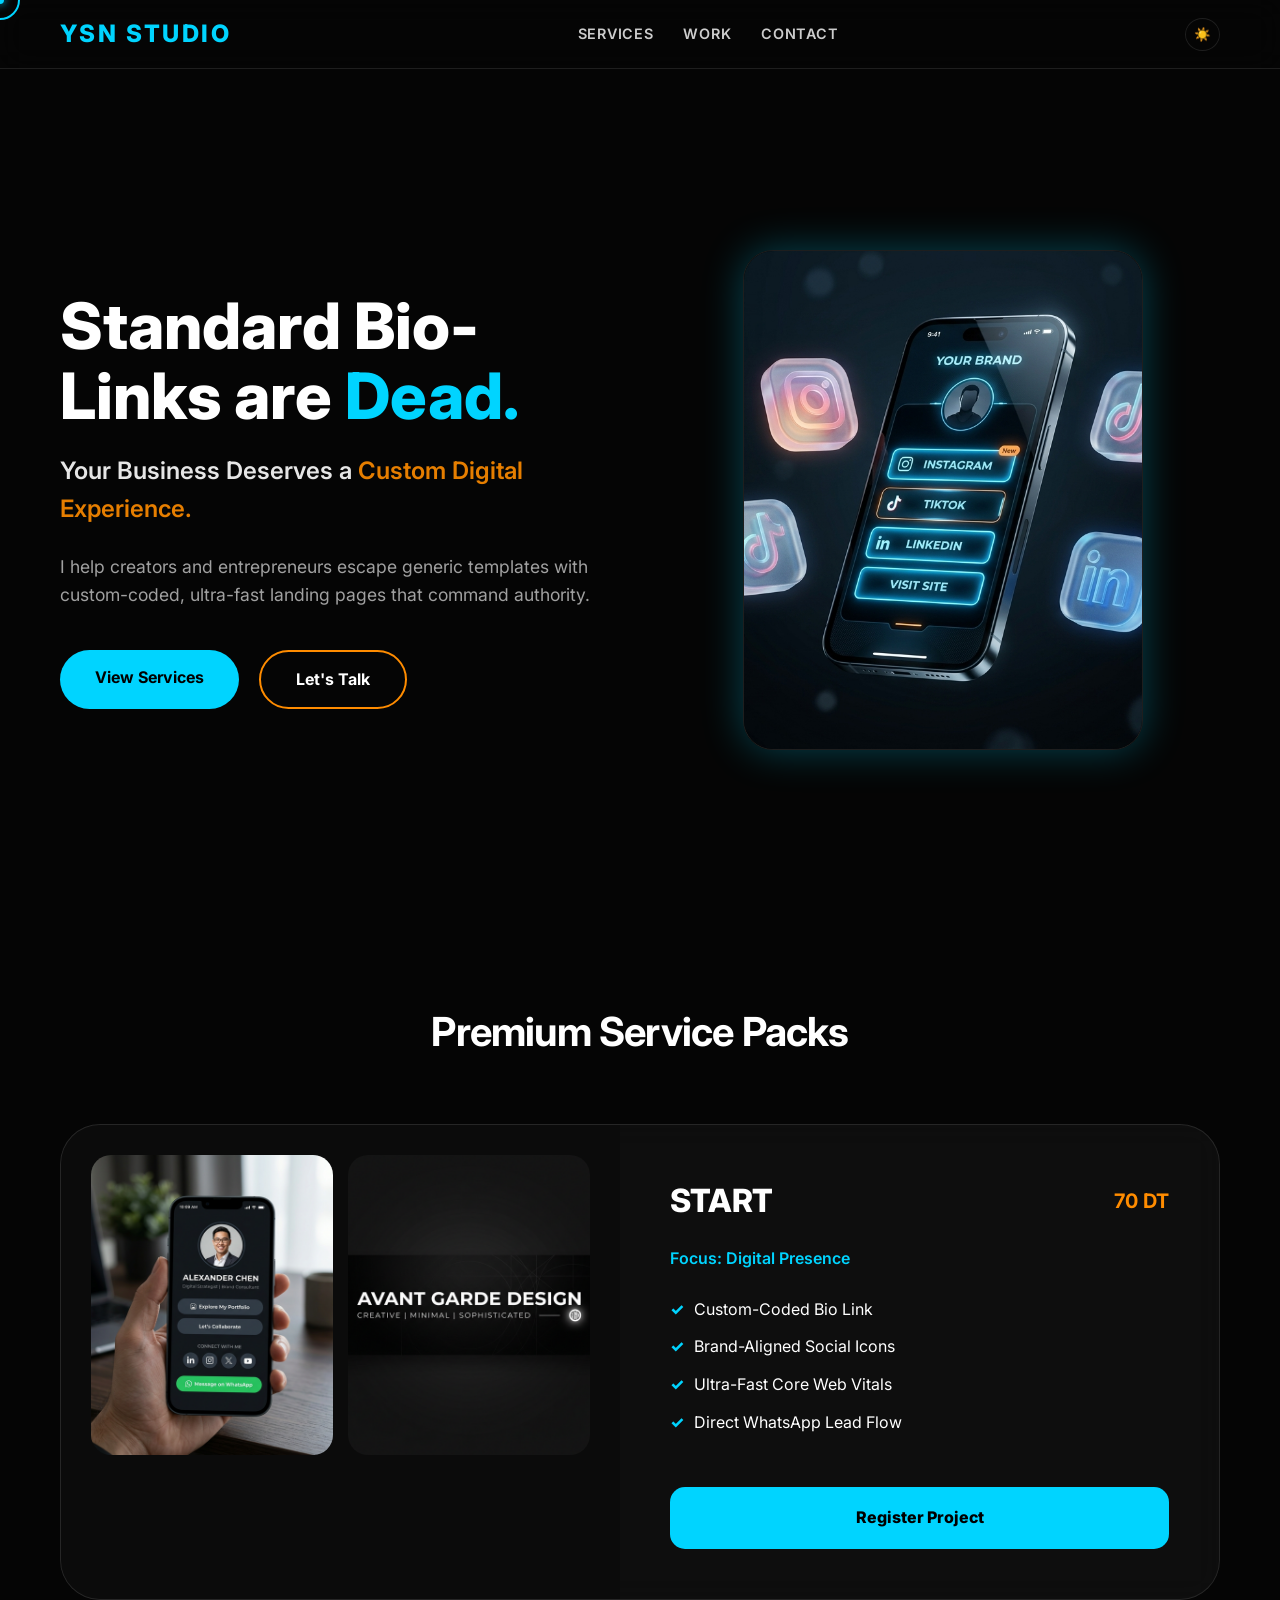
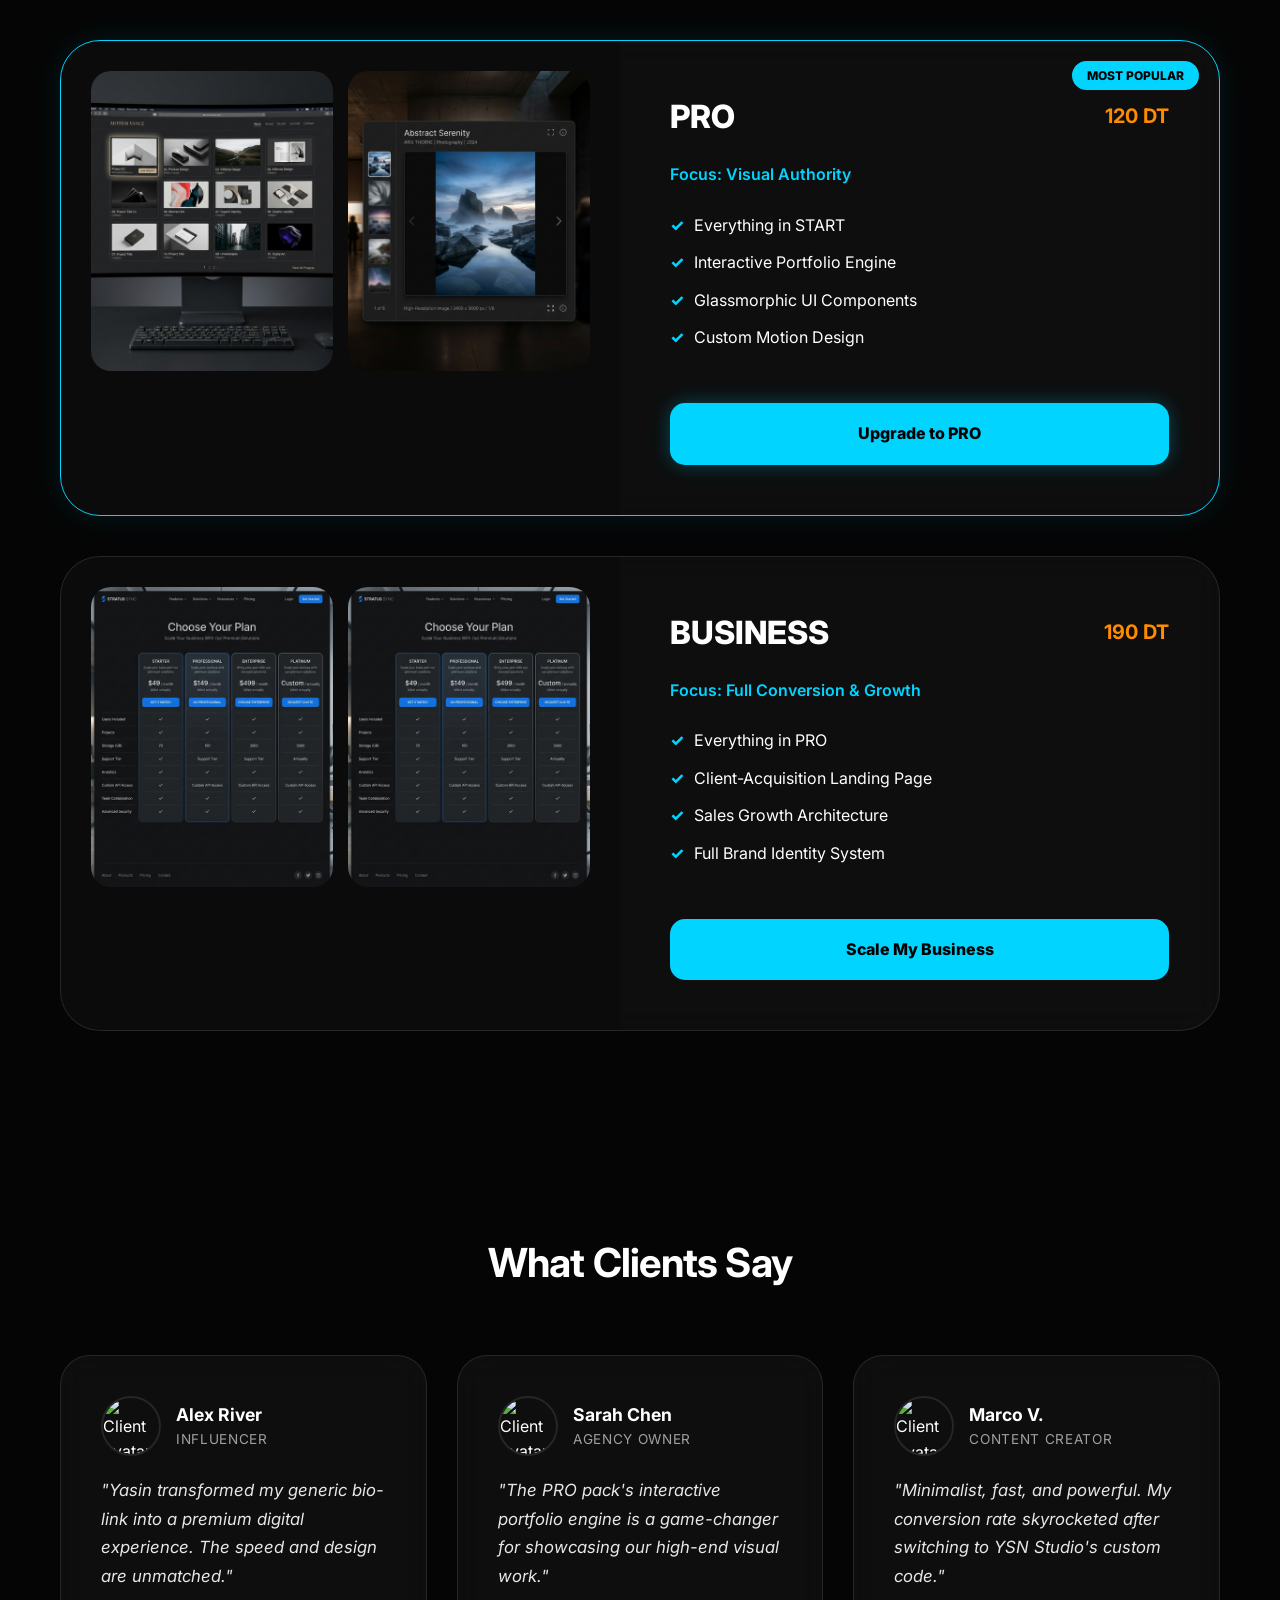
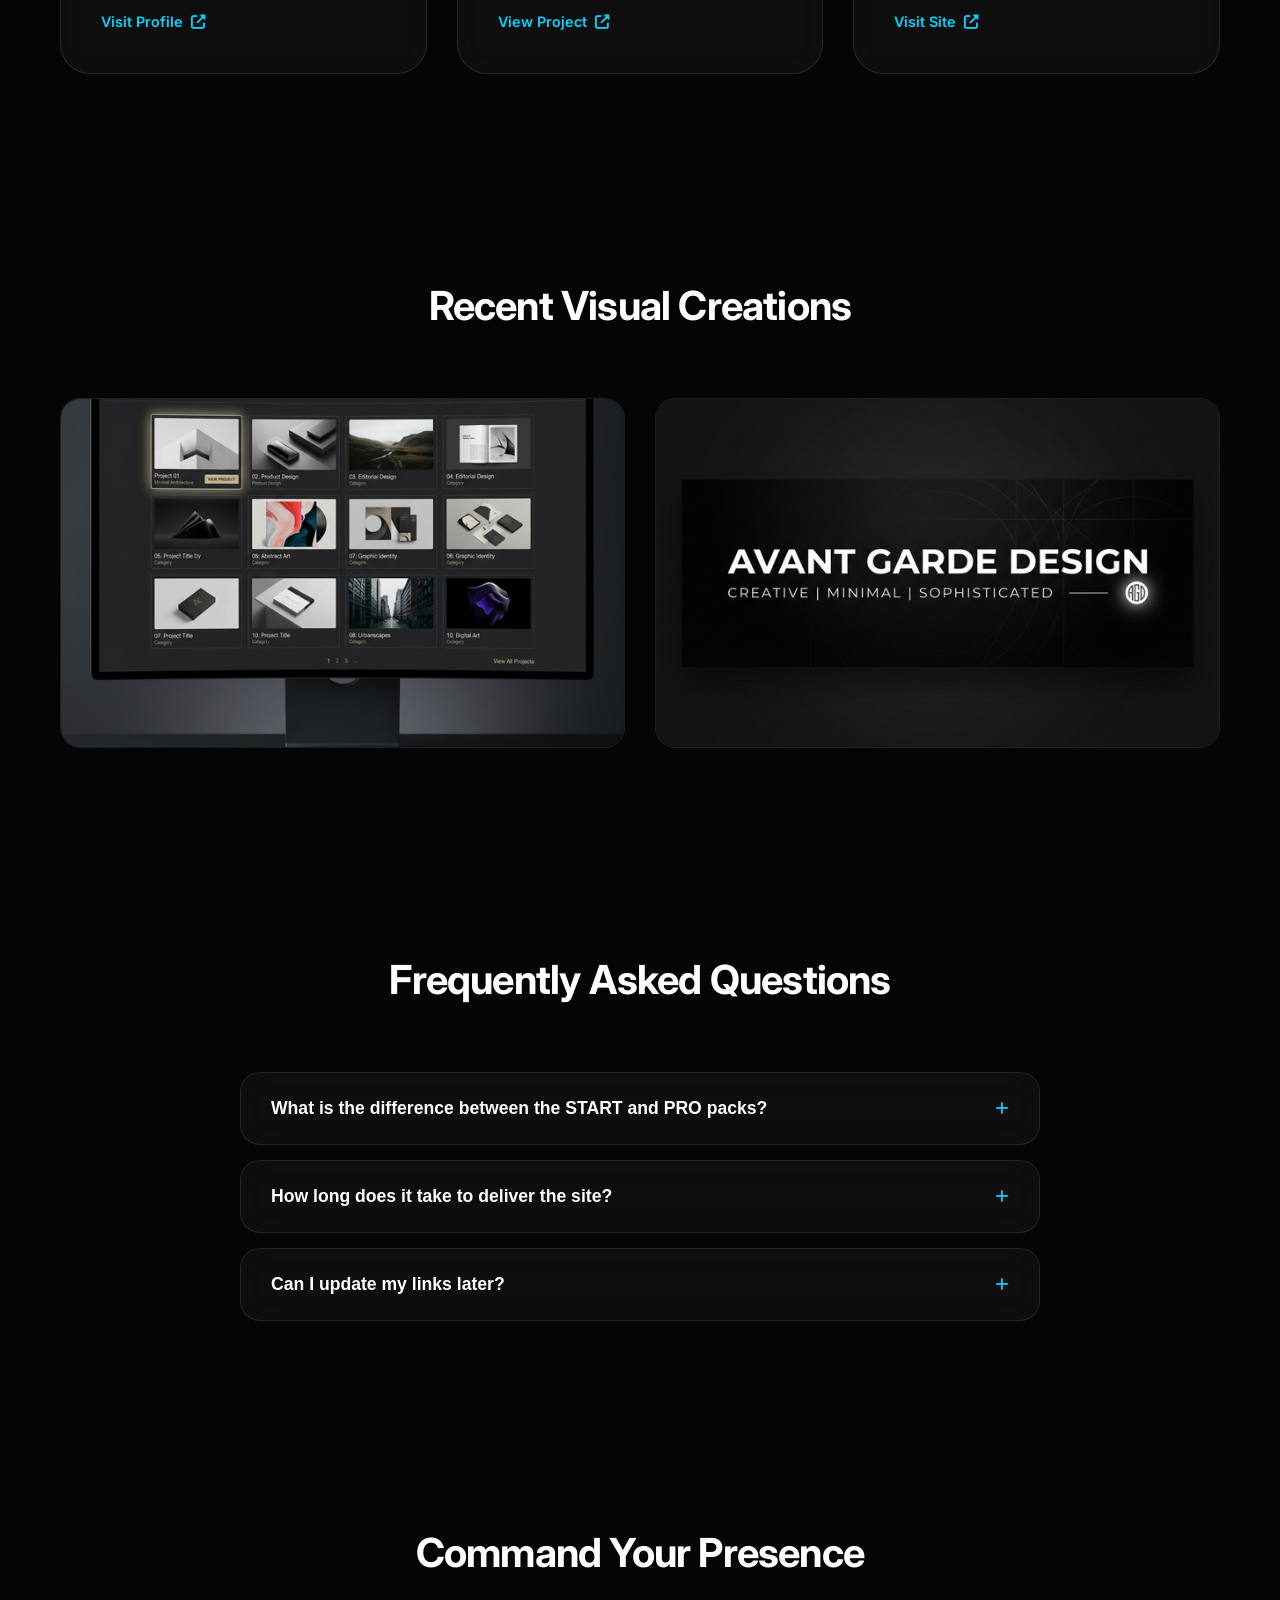
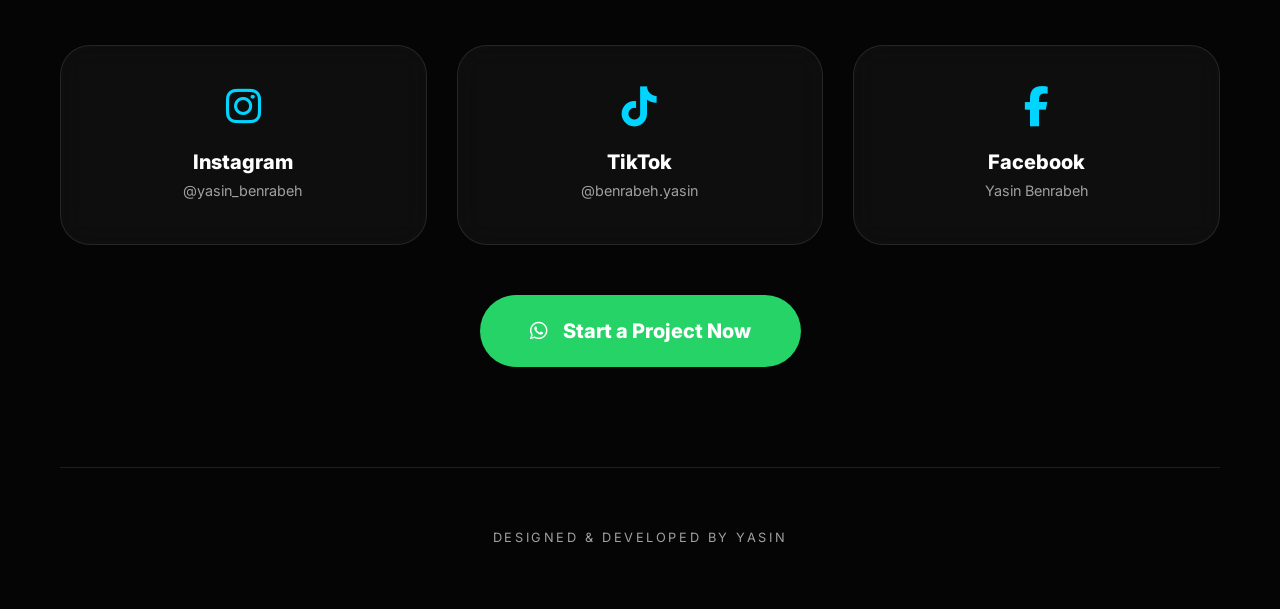
==== bio link/index.html @ fb5b39c1 "Add files via upload" ====
<!DOCTYPE html>
<html lang="en">

<head>
    <meta charset="UTF-8">
    <meta name="viewport" content="width=device-width, initial-scale=1.0">
    <title>Yasin | Premium Web Architect & Visual Creator</title>

    <!-- SEO Meta Tags -->
    <meta name="description"
        content="High-end custom landing pages and visual identity for creators and brands. Elevate your presence with professional code.">
    <meta name="keywords"
        content="Portfolio, UI/UX, Web Architecture, Premium Landing Pages, Yasin Benrabeh, Visual Creator">
    <meta name="theme-color" content="#050505">

    <!-- Open Graph / Facebook -->
    <meta property="og:type" content="website">
    <meta property="og:url" content="https://yasinbenrabeh.com/"> <!-- Update with actual URL later -->
    <meta property="og:title" content="Yasin | Premium Web Architect & Visual Creator">
    <meta property="og:description"
        content="High-end custom landing pages and visual identity for creators and brands. Elevate your presence with professional code.">
    <meta property="og:image"
        content="https://images.unsplash.com/photo-1614850523296-d8c1af93d400?q=80&w=1200&h=630&auto=format&fit=crop">
    <!-- Placeholder Image -->

    <!-- Twitter -->
    <meta property="twitter:card" content="summary_large_image">
    <meta property="twitter:url" content="https://yasinbenrabeh.com/">
    <meta property="twitter:title" content="Yasin | Premium Web Architect & Visual Creator">
    <meta property="twitter:description"
        content="High-end custom landing pages and visual identity for creators and brands. Elevate your presence with professional code.">
    <meta property="twitter:image"
        content="https://images.unsplash.com/photo-1614850523296-d8c1af93d400?q=80&w=1200&h=630&auto=format&fit=crop">

    <!-- Favicon -->
    <link rel="icon" type="image/png" href="favicon.png"> <!-- Placeholder link -->

    <link rel="stylesheet" href="style.css">
    <link href="https://fonts.googleapis.com/css2?family=Inter:wght@300;400;600;700;800&display=swap" rel="stylesheet">
    <link rel="stylesheet" href="https://cdnjs.cloudflare.com/ajax/libs/font-awesome/6.5.1/css/all.min.css">
</head>

<body class="dark-mode">

    <!-- Premium Navbar -->
    <nav class="navbar">
        <div class="nav-container">
            <div class="nav-brand">YSN STUDIO</div>
            <ul class="nav-links">
                <li><a href="#services">Services</a></li>
                <li><a href="#work">Work</a></li>
                <li><a href="#contact">Contact</a></li>
            </ul>
            <div class="nav-actions">
                <button id="theme-toggle" class="theme-btn" aria-label="Toggle Theme">
                    <span class="icon-sun">☀️</span>
                    <span class="icon-moon">🌙</span>
                </button>
            </div>
        </div>
    </nav>

    <div class="main-wrapper">
        <!-- Hero Section -->
        <section class="hero reveal">
            <div class="hero-content">
                <h1 class="hero-title">Standard Bio-Links are <span class="highlight-blue">Dead.</span></h1>
                <h2 class="hero-subtitle">Your Business Deserves a <span class="highlight-orange">Custom Digital
                        Experience.</span></h2>
                <p class="hero-desc">I help creators and entrepreneurs escape generic templates with custom-coded,
                    ultra-fast landing pages that command authority.</p>
                <div class="hero-cta">
                    <a href="#services" class="btn-primary">View Services</a>
                    <a href="#contact" class="btn-secondary">Let's Talk</a>
                </div>
            </div>
            <div class="hero-visual">
                <div class="portrait-frame">
                    <img src="yasin_portrait.png" alt="Yasin" class="portrait-img">
                </div>
            </div>
        </section>

        <!-- Service Packs -->
        <section id="services" class="services section-padding">
            <h2 class="section-title reveal">Premium Service Packs</h2>
            <div class="packs-grid">
                <!-- Pack 01: START -->
                <article class="pack-card wide reveal">
                    <div class="pack-mockups">
                        <img src="mobile_mockup_start_1773728971120.png" alt="Mobile Mockup" class="mockup-img">
                        <img src="profile_header_design_start_1773729173414.png" alt="Profile Header"
                            class="mockup-img">
                    </div>
                    <div class="pack-details">
                        <div class="pack-header">
                            <h3 class="pack-name">START</h3>
                            <span class="pack-price"> 70 DT</span>
                        </div>
                        <p class="pack-focus">Focus: Digital Presence</p>
                        <ul class="pack-features">
                            <li>Custom-Coded Bio Link</li>
                            <li>Brand-Aligned Social Icons</li>
                            <li>Ultra-Fast Core Web Vitals</li>
                            <li>Direct WhatsApp Lead Flow</li>
                        </ul>
                        <a href="https://wa.me/21653282876?text=Hi%20Yasin%2C%20I'm%20interested%20in%20the%20START%20Pack.%20Can%20we%20discuss%20further%3F"
                            class="pack-btn">Register Project</a>
                    </div>
                </article>

                <!-- Pack 02: PRO -->
                <article class="pack-card wide popular reveal">
                    <div class="popular-badge">Most Popular</div>
                    <div class="pack-mockups">
                        <img src="portfolio_grid_layout_pro_1773729208757.png" alt="Portfolio Grid" class="mockup-img">
                        <img src="lightbox_preview_pro_1773729225301.png" alt="Lightbox Preview" class="mockup-img">
                    </div>
                    <div class="pack-details">
                        <div class="pack-header">
                            <h3 class="pack-name">PRO</h3>
                            <span class="pack-price"> 120 DT</span>
                        </div>
                        <p class="pack-focus">Focus: Visual Authority</p>
                        <ul class="pack-features">
                            <li>Everything in START</li>
                            <li>Interactive Portfolio Engine</li>
                            <li>Glassmorphic UI Components</li>
                            <li>Custom Motion Design</li>
                        </ul>
                        <a href="https://wa.me/21653282876?text=Hi%20Yasin%2C%20I%20want%20to%20upgrade%20my%20brand%20with%20the%20PRO%20Pack.%20Let's%20talk!"
                            class="pack-btn btn-featured">Upgrade to PRO</a>
                    </div>
                </article>

                <!-- Pack 03: BUSINESS -->
                <article class="pack-card wide reveal">
                    <div class="pack-mockups">
                        <img src="pricing_table_business_1773729259984.png" alt="Pricing Table" class="mockup-img">
                        <img src="contact_form_business_1773729259984.png" alt="Contact Form" class="mockup-img">
                    </div>
                    <div class="pack-details">
                        <div class="pack-header">
                            <h3 class="pack-name">BUSINESS</h3>
                            <span class="pack-price"> 190 DT</span>
                        </div>
                        <p class="pack-focus">Focus: Full Conversion & Growth</p>
                        <ul class="pack-features">
                            <li>Everything in PRO</li>
                            <li>Client-Acquisition Landing Page</li>
                            <li>Sales Growth Architecture</li>
                            <li>Full Brand Identity System</li>
                        </ul>
                        <a href="https://wa.me/21653282876?text=Hi%20Yasin%2C%20I%20need%20the%20full%20BUSINESS%20Pack%20for%20my%20digital%20identity."
                            class="pack-btn">Scale My Business</a>
                    </div>
                </article>
            </div>
        </section>

        <!-- Testimonials Section -->
        <section id="testimonials" class="testimonials section-padding">
            <h2 class="section-title reveal">What Clients Say</h2>
            <div class="testimonials-grid">
                <!-- Card 01 -->
                <article class="testimonial-card glass reveal">
                    <div class="testimonial-header">
                        <img src="https://images.unsplash.com/photo-1539571696357-5a69c17a67c6?q=80&w=100&h=100&auto=format&fit=crop"
                            alt="Client Avatar" class="client-avatar">
                        <div class="client-info">
                            <h3 class="client-name">Alex River</h3>
                            <p class="client-role">Influencer</p>
                        </div>
                    </div>
                    <blockquote class="testimonial-quote">
                        "Yasin transformed my generic bio-link into a premium digital experience. The speed and design
                        are unmatched."
                    </blockquote>
                    <a href="#" class="proof-link" target="_blank">Visit Profile <i
                            class="fas fa-external-link-alt"></i></a>
                </article>

                <!-- Card 02 -->
                <article class="testimonial-card glass reveal">
                    <div class="testimonial-header">
                        <img src="https://images.unsplash.com/photo-1494790108377-be9c29b29330?q=80&w=100&h=100&auto=format&fit=crop"
                            alt="Client Avatar" class="client-avatar">
                        <div class="client-info">
                            <h3 class="client-name">Sarah Chen</h3>
                            <p class="client-role">Agency Owner</p>
                        </div>
                    </div>
                    <blockquote class="testimonial-quote">
                        "The PRO pack's interactive portfolio engine is a game-changer for showcasing our high-end
                        visual work."
                    </blockquote>
                    <a href="#" class="proof-link" target="_blank">View Project <i
                            class="fas fa-external-link-alt"></i></a>
                </article>

                <!-- Card 03 -->
                <article class="testimonial-card glass reveal">
                    <div class="testimonial-header">
                        <img src="https://images.unsplash.com/photo-1507003211169-0a1dd7228f2d?q=80&w=100&h=100&auto=format&fit=crop"
                            alt="Client Avatar" class="client-avatar">
                        <div class="client-info">
                            <h3 class="client-name">Marco V.</h3>
                            <p class="client-role">Content Creator</p>
                        </div>
                    </div>
                    <blockquote class="testimonial-quote">
                        "Minimalist, fast, and powerful. My conversion rate skyrocketed after switching to YSN Studio's
                        custom code."
                    </blockquote>
                    <a href="#" class="proof-link" target="_blank">Visit Site <i
                            class="fas fa-external-link-alt"></i></a>
                </article>
            </div>
        </section>

        <!-- Work Section -->
        <section id="work" class="work section-padding">
            <h2 class="section-title reveal">Recent Visual Creations</h2>
            <div class="work-grid">
                <div class="work-item reveal">
                    <img src="portfolio_grid_layout_pro_1773729208757.png" alt="Visual Concept 01" class="work-img">
                    <div class="work-overlay">
                        <h3>UI Architecture</h3>
                    </div>
                </div>
                <div class="work-item reveal">
                    <img src="profile_header_design_start_1773729173414.png" alt="Visual Concept 02" class="work-img">
                    <div class="work-overlay">
                        <h3>Brand Identity</h3>
                    </div>
                </div>
            </div>
        </section>

        <!-- FAQ Section -->
        <section id="faq" class="faq section-padding">
            <h2 class="section-title reveal">Frequently Asked Questions</h2>
            <div class="faq-container reveal">
                <!-- Q1 -->
                <div class="faq-item">
                    <button class="faq-question">
                        <span>What is the difference between the START and PRO packs?</span>
                        <i class="fas fa-plus icon"></i>
                    </button>
                    <div class="faq-answer">
                        <p>START is for identity/links, PRO is for visual creators who need a full interactive
                            portfolio.</p>
                    </div>
                </div>

                <!-- Q2 -->
                <div class="faq-item">
                    <button class="faq-question">
                        <span>How long does it take to deliver the site?</span>
                        <i class="fas fa-plus icon"></i>
                    </button>
                    <div class="faq-answer">
                        <p>Usually 3 to 5 days depending on the pack.</p>
                    </div>
                </div>

                <!-- Q3 -->
                <div class="faq-item">
                    <button class="faq-question">
                        <span>Can I update my links later?</span>
                        <i class="fas fa-plus icon"></i>
                    </button>
                    <div class="faq-answer">
                        <p>Yes, the code is clean and easy to manage, or I can provide support.</p>
                    </div>
                </div>
            </div>
        </section>

        <section id="contact" class="contact section-padding">
            <h2 class="section-title reveal">Command Your Presence</h2>
            <div class="social-grid">
                <a href="https://www.instagram.com/yasin_benrabeh/" class="social-card reveal" target="_blank">
                    <span class="social-icon"><i class="fab fa-instagram"></i></span>
                    <span class="social-name">Instagram</span>
                    <span class="social-tag">@yasin_benrabeh</span>
                </a>
                <a href="https://www.tiktok.com/@benrabeh.yasin" class="social-card reveal" target="_blank">
                    <span class="social-icon"><i class="fab fa-tiktok"></i></span>
                    <span class="social-name">TikTok</span>
                    <span class="social-tag">@benrabeh.yasin</span>
                </a>
                <a href="https://www.facebook.com/yasin.benrabeh.9" class="social-card reveal" target="_blank">
                    <span class="social-icon"><i class="fab fa-facebook-f"></i></span>
                    <span class="social-name">Facebook</span>
                    <span class="social-tag">Yasin Benrabeh</span>
                </a>
            </div>
            <div class="contact-cta reveal">
                <a href="https://wa.me/21653282876?text=Hi%20Yasin%2C%20I'm%20ready%20to%20start%20my%20premium%20digital%20experience."
                    class="whatsapp-btn">
                    <span class="btn-icon"><i class="fab fa-whatsapp"></i></span>
                    Start a Project Now
                </a>
            </div>
        </section>

        <!-- Footer -->
        <footer class="footer">
            <p>Designed & Developed by Yasin</p>
        </footer>
    </div>

    <!-- Custom Cursor -->
    <div class="cursor-dot"></div>
    <div class="cursor-outline"></div>

    <script src="script.js"></script>
</body>

</html>
---- bio link/style.css ----
:root {
    /* Cyber-Noir Dark Mode */
    --bg-color: #050505;
    --text-color: #ffffff;
    --accent-blue: #00d4ff;
    --accent-orange: #ff8c00;
    --nav-bg: rgba(5, 5, 5, 0.8);
    --card-bg: rgba(20, 20, 20, 0.6);
    --border-color: rgba(255, 255, 255, 0.1);
    --secondary-text: #a0a0a0;
    --glass-blur: blur(15px);
    --btn-primary-bg: var(--accent-blue);
    --btn-secondary-border: var(--accent-orange);
    --glow-color: rgba(0, 212, 255, 0.3);
}

body.light-mode {
    --bg-color: #ffffff;
    --text-color: #050505;
    --accent-blue: #0076ff;
    --accent-orange: #ff5e00;
    --nav-bg: rgba(255, 255, 255, 0.8);
    --card-bg: rgba(245, 245, 245, 0.8);
    --border-color: rgba(0, 0, 0, 0.1);
    --secondary-text: #666666;
    --glow-color: rgba(0, 118, 255, 0.1);
}

* {
    margin: 0;
    padding: 0;
    box-sizing: border-box;
    transition: background-color 0.5s ease, color 0.5s ease, border-color 0.5s ease, backdrop-filter 0.5s ease;
}

html {
    scroll-behavior: smooth;
}

body {
    background-color: var(--bg-color);
    color: var(--text-color);
    font-family: 'Inter', sans-serif;
    line-height: 1.6;
    overflow-x: hidden;
    cursor: none; /* Hide default cursor */
}

a, button, .social-card, .pack-card, .theme-btn {
    cursor: none; /* Ensure interactive elements don't show default cursor */
}

.main-wrapper {
    max-width: 1200px;
    margin: 0 auto;
    padding: 0 20px;
}

/* Navbar */
.navbar {
    position: fixed;
    top: 0;
    left: 0;
    width: 100%;
    z-index: 1000;
    background-color: var(--nav-bg);
    backdrop-filter: var(--glass-blur);
    border-bottom: 1px solid var(--border-color);
    padding: 15px 0;
}

.nav-container {
    max-width: 1200px;
    margin: 0 auto;
    padding: 0 20px;
    display: flex;
    justify-content: space-between;
    align-items: center;
}

.nav-brand {
    font-size: 1.5rem;
    font-weight: 800;
    letter-spacing: 0.1em;
    color: var(--accent-blue);
}

.nav-links {
    display: flex;
    list-style: none;
    gap: 30px;
}

.nav-links a {
    text-decoration: none;
    color: var(--text-color);
    font-weight: 600;
    font-size: 0.9rem;
    text-transform: uppercase;
    letter-spacing: 0.05em;
    opacity: 0.8;
}

.nav-links a:hover {
    opacity: 1;
    color: var(--accent-blue);
}

.theme-btn {
    background: none;
    border: 1px solid var(--border-color);
    color: var(--text-color);
    padding: 8px;
    border-radius: 50%;
    cursor: pointer;
    display: flex;
    align-items: center;
    justify-content: center;
}

.light-mode .icon-sun { display: none; }
.dark-mode .icon-moon { display: none; }

/* Hero Section */
.hero {
    min-height: 100vh;
    display: flex;
    align-items: center;
    justify-content: space-between;
    padding-top: 100px;
    gap: 50px;
}

.hero-content {
    flex: 1;
}

.hero-title {
    font-size: 4rem;
    font-weight: 800;
    line-height: 1.1;
    margin-bottom: 20px;
}

.highlight-blue { color: var(--accent-blue); }
.highlight-orange { color: var(--accent-orange); }

.hero-subtitle {
    font-size: 1.5rem;
    font-weight: 600;
    margin-bottom: 25px;
    opacity: 0.9;
}

.hero-desc {
    font-size: 1.1rem;
    color: var(--secondary-text);
    margin-bottom: 40px;
    max-width: 550px;
}

.hero-cta {
    display: flex;
    gap: 20px;
}

.btn-primary {
    background-color: var(--accent-blue);
    color: #000;
    text-decoration: none;
    padding: 15px 35px;
    border-radius: 50px;
    font-weight: 700;
    transition: transform 0.3s ease, box-shadow 0.3s ease;
}

.btn-primary:hover {
    transform: translateY(-3px);
    box-shadow: 0 10px 20px var(--glow-color);
}

.btn-secondary {
    border: 2px solid var(--accent-orange);
    color: var(--text-color);
    text-decoration: none;
    padding: 15px 35px;
    border-radius: 50px;
    font-weight: 700;
    transition: background 0.3s ease;
}

.btn-secondary:hover {
    background-color: var(--accent-orange);
    color: #000;
}

.hero-visual {
    flex: 1;
    display: flex;
    justify-content: center;
}

.portrait-frame {
    width: 400px;
    height: 500px;
    border-radius: 30px;
    overflow: hidden;
    border: 1px solid var(--border-color);
    box-shadow: 0 0 40px var(--glow-color);
    position: relative;
    animation: float 6s ease-in-out infinite, pulse-glow 4s ease-in-out infinite;
    transform: translateX(50px);
    opacity: 0;
    transition: transform 1s cubic-bezier(0.17, 0.67, 0.83, 0.67), opacity 1s ease;
}

.portrait-frame.revealed {
    transform: translateX(0);
    opacity: 1;
}

.portrait-img {
    width: 100%;
    height: 100%;
    object-fit: cover;
}

@keyframes float {
    0%, 100% { transform: translateY(0) translateX(var(--base-tx, 0)); }
    50% { transform: translateY(-20px) translateX(var(--base-tx, 0)); }
}

@keyframes pulse-glow {
    0%, 100% { box-shadow: 0 0 40px var(--glow-color); }
    50% { box-shadow: 0 0 70px rgba(0, 212, 255, 0.6); }
}

/* Service Packs */
.section-padding {
    padding: 100px 0;
}

.section-title {
    font-size: 2.5rem;
    text-align: center;
    margin-bottom: 60px;
    letter-spacing: -0.02em;
}

.packs-grid {
    display: flex;
    flex-direction: column;
    gap: 40px;
}

.pack-card {
    background-color: var(--card-bg);
    backdrop-filter: var(--glass-blur);
    border: 1px solid var(--border-color);
    border-radius: 40px;
    display: flex;
    overflow: hidden;
    transition: transform 0.4s cubic-bezier(0.175, 0.885, 0.32, 1.275), box-shadow 0.4s ease, border-color 0.4s ease;
}

.pack-card:hover {
    transform: translateY(-15px) scale(1.02);
    border-color: var(--accent-blue);
    box-shadow: 0 20px 40px rgba(0, 212, 255, 0.2);
}

.pack-card.popular {
    position: relative;
    border-color: var(--accent-blue);
    box-shadow: 0 0 30px rgba(0, 212, 255, 0.1);
}

.popular-badge {
    position: absolute;
    top: 20px;
    right: 20px;
    background: var(--accent-blue);
    color: #000;
    padding: 5px 15px;
    border-radius: 20px;
    font-size: 0.75rem;
    font-weight: 800;
    text-transform: uppercase;
}

.pack-mockups {
    flex: 1;
    display: grid;
    grid-template-columns: 1fr 1fr;
    gap: 15px;
    padding: 30px;
    background: rgba(0,0,0,0.2);
}

.mockup-img {
    width: 100%;
    height: 300px;
    object-fit: cover;
    border-radius: 20px;
}

.pack-details {
    flex: 1;
    padding: 50px;
    display: flex;
    flex-direction: column;
}

.pack-header {
    display: flex;
    justify-content: space-between;
    align-items: center;
    margin-bottom: 20px;
}

.pack-name {
    font-size: 2rem;
    font-weight: 800;
}

.pack-price {
    font-size: 1.25rem;
    font-weight: 700;
    color: var(--accent-orange);
}

.pack-focus {
    font-weight: 600;
    color: var(--accent-blue);
    margin-bottom: 25px;
}

.pack-features {
    list-style: none;
    margin-bottom: 40px;
}

.pack-features li {
    margin-bottom: 12px;
    display: flex;
    align-items: center;
    gap: 10px;
}

.pack-features li::before {
    content: "✓";
    color: var(--accent-blue);
    font-weight: 800;
}

.pack-btn {
    margin-top: auto;
    text-align: center;
    padding: 18px;
    background: var(--btn-primary-bg);
    color: #000;
    text-decoration: none;
    border-radius: 15px;
    font-weight: 800;
    transition: transform 0.3s ease;
}

.pack-btn:hover {
    transform: scale(1.02);
}

.btn-featured {
    background: var(--accent-blue);
    box-shadow: 0 0 20px var(--glow-color);
}

/* FAQ Section */
.faq-container {
    max-width: 800px;
    margin: 0 auto;
    display: flex;
    flex-direction: column;
    gap: 15px;
}

.faq-item {
    background: var(--card-bg);
    backdrop-filter: var(--glass-blur);
    border: 1px solid var(--border-color);
    border-radius: 20px;
    overflow: hidden;
    transition: border-color 0.3s ease;
}

.faq-item.active {
    border-color: var(--accent-blue);
}

.faq-question {
    width: 100%;
    padding: 25px 30px;
    background: none;
    border: none;
    display: flex;
    justify-content: space-between;
    align-items: center;
    color: var(--text-color);
    font-size: 1.1rem;
    font-weight: 600;
    text-align: left;
    transition: background 0.3s ease;
}

.faq-question:hover {
    background: rgba(255, 255, 255, 0.03);
}

.light-mode .faq-question:hover {
    background: rgba(0, 0, 0, 0.02);
}

.faq-question .icon {
    font-size: 0.9rem;
    transition: transform 0.4s cubic-bezier(0.175, 0.885, 0.32, 1.275);
    color: var(--accent-blue);
}

.faq-item.active .icon {
    transform: rotate(45deg);
    color: var(--accent-orange);
}

.faq-answer {
    max-height: 0;
    overflow: hidden;
    transition: max-height 0.4s cubic-bezier(0.4, 0, 0.2, 1), padding 0.4s ease;
    padding: 0 30px;
    color: var(--secondary-text);
}

.faq-item.active .faq-answer {
    max-height: 200px; /* Adjust as needed */
    padding-bottom: 25px;
}

.faq-answer p {
    font-size: 1rem;
    line-height: 1.6;
}

/* Social Hub */
.social-grid {
    display: grid;
    grid-template-columns: repeat(3, 1fr);
    gap: 30px;
    margin-bottom: 50px;
}

.social-card {
    background: var(--card-bg);
    backdrop-filter: var(--glass-blur);
    border: 1px solid var(--border-color);
    padding: 40px;
    border-radius: 30px;
    text-align: center;
    text-decoration: none;
    color: var(--text-color);
}

.social-card:hover {
    border-color: var(--accent-blue);
    transform: translateY(-10px);
}

.social-icon {
    font-size: 2.5rem;
    display: flex;
    justify-content: center;
    align-items: center;
    margin-bottom: 20px;
    color: var(--accent-blue);
}

.social-name {
    display: block;
    font-weight: 800;
    font-size: 1.25rem;
}

.social-tag {
    color: var(--secondary-text);
    font-size: 0.9rem;
}

.contact-cta {
    text-align: center;
}

.whatsapp-btn {
    display: inline-flex;
    align-items: center;
    gap: 15px;
    background: #25D366;
    color: #fff;
    text-decoration: none;
    padding: 20px 50px;
    border-radius: 60px;
    font-size: 1.25rem;
    font-weight: 800;
    transition: transform 0.3s ease;
}

.whatsapp-btn:hover {
    transform: scale(1.05);
}

/* Testimonials Section */
.testimonials-grid {
    display: grid;
    grid-template-columns: repeat(auto-fit, minmax(300px, 1fr));
    gap: 30px;
    margin-top: 40px;
}

.testimonial-card {
    padding: 40px;
    border-radius: 30px;
    position: relative;
    display: flex;
    flex-direction: column;
    gap: 20px;
    background: var(--card-bg);
    backdrop-filter: var(--glass-blur);
    border: 1px solid var(--border-color);
    transition: transform 0.4s ease, border-color 0.4s ease, box-shadow 0.4s ease;
}

.testimonial-card:hover {
    transform: translateY(-10px);
    border-color: var(--accent-blue);
    box-shadow: 0 0 30px var(--glow-color);
}

/* Border Glow Effect - Card alternates */
.testimonial-card:nth-child(odd):hover {
    border-color: var(--accent-blue);
    box-shadow: 0 0 30px rgba(0, 212, 255, 0.4);
}

.testimonial-card:nth-child(even):hover {
    border-color: var(--accent-orange);
    box-shadow: 0 0 30px rgba(255, 140, 0, 0.4);
}

.testimonial-header {
    display: flex;
    align-items: center;
    gap: 15px;
}

.client-avatar {
    width: 60px;
    height: 60px;
    border-radius: 50%;
    object-fit: cover;
    border: 2px solid var(--border-color);
}

.client-name {
    font-size: 1.1rem;
    font-weight: 700;
}

.client-role {
    font-size: 0.85rem;
    color: var(--secondary-text);
    text-transform: uppercase;
    letter-spacing: 0.05em;
}

.testimonial-quote {
    font-size: 1.05rem;
    font-style: italic;
    line-height: 1.7;
    color: var(--text-color);
    opacity: 0.9;
}

.proof-link {
    margin-top: auto;
    font-size: 0.9rem;
    font-weight: 600;
    color: var(--accent-blue);
    text-decoration: none;
    display: inline-flex;
    align-items: center;
    gap: 8px;
    transition: opacity 0.3s ease;
}

.proof-link:hover {
    opacity: 0.7;
}

/* Work Section */
.work-grid {
    display: grid;
    grid-template-columns: 1fr 1fr;
    gap: 30px;
}

.work-item {
    position: relative;
    border-radius: 20px;
    overflow: hidden;
    height: 350px;
    border: 1px solid var(--border-color);
}

.work-img {
    width: 100%;
    height: 100%;
    object-fit: cover;
    transition: transform 0.5s ease;
}

.work-overlay {
    position: absolute;
    bottom: 0;
    left: 0;
    width: 100%;
    padding: 30px;
    background: linear-gradient(transparent, rgba(0,0,0,0.8));
    color: #fff;
    opacity: 0;
    transition: opacity 0.3s ease;
}

.work-item:hover .work-img {
    transform: scale(1.1);
}

.work-item:hover .work-overlay {
    opacity: 1;
}

@media (max-width: 768px) {
    .work-grid {
        grid-template-columns: 1fr;
    }
}

/* Footer */
.footer {
    text-align: center;
    padding: 60px 0;
    border-top: 1px solid var(--border-color);
}

.footer p {
    font-size: 0.8rem;
    color: var(--secondary-text);
    text-transform: uppercase;
    letter-spacing: 0.2em;
}

/* Responsive */
@media (max-width: 1024px) {
    .hero {
        flex-direction: column;
        text-align: center;
        padding-top: 150px;
    }
    .hero-desc { margin: 0 auto 40px; }
    .hero-cta { justify-content: center; }
    .pack-card { flex-direction: column; }
    .hero-title { font-size: 3rem; }
}

@media (max-width: 768px) {
    .nav-links { display: none; }
    .social-grid { grid-template-columns: 1fr; }
    .pack-mockups { grid-template-columns: 1fr; }
    .portrait-frame { width: 300px; height: 400px; }
}

/* Scroll Reveal */
.reveal {
    opacity: 0;
    transform: translateY(30px);
    transition: all 0.8s cubic-bezier(0.17, 0.67, 0.83, 0.67);
}

.reveal.active {
    opacity: 1;
    transform: translateY(0);
}
/* Custom Cursor */
.cursor-dot,
.cursor-outline {
    pointer-events: none;
    position: fixed;
    top: 0;
    left: 0;
    transform: translate(-50%, -50%);
    border-radius: 50%;
    z-index: 9999;
    transition: opacity 0.3s ease, transform 0.3s ease;
}

.cursor-dot {
    width: 8px;
    height: 8px;
    background-color: var(--accent-blue);
    box-shadow: 0 0 10px var(--accent-blue);
}

.cursor-outline {
    width: 40px;
    height: 40px;
    border: 2px solid var(--accent-blue);
    transition: all 0.2s ease-out;
}

body:hover .cursor-dot,
body:hover .cursor-outline {
    opacity: 1;
}

.cursor-hover .cursor-dot {
    transform: translate(-50%, -50%) scale(1.5);
    background-color: #fff;
}

.cursor-hover .cursor-outline {
    width: 60px;
    height: 60px;
    background-color: rgba(0, 212, 255, 0.1);
    border-color: #fff;
    border-width: 1px;
}

@media (max-width: 1024px) {
    .cursor-dot, .cursor-outline { display: none; }
    body { cursor: auto; }
    a, button, .social-card, .pack-card, .theme-btn { cursor: pointer; }
}
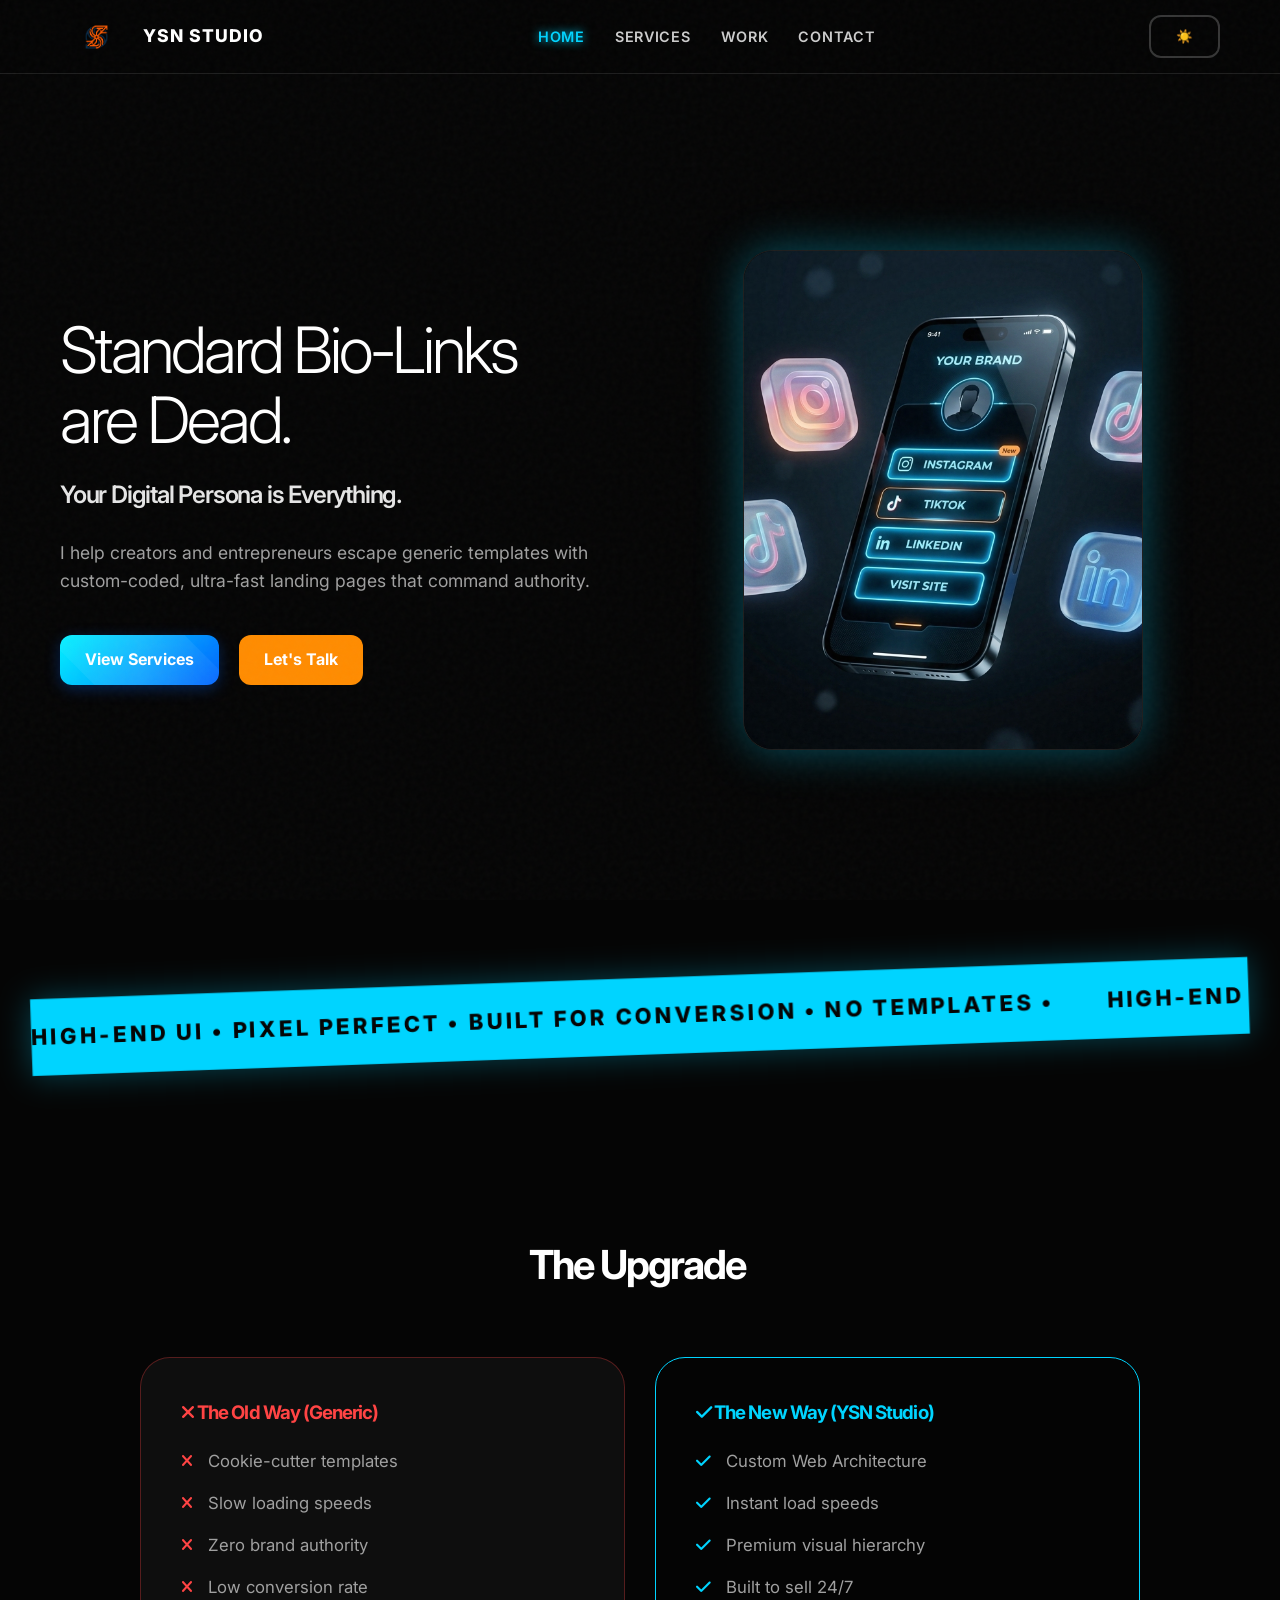
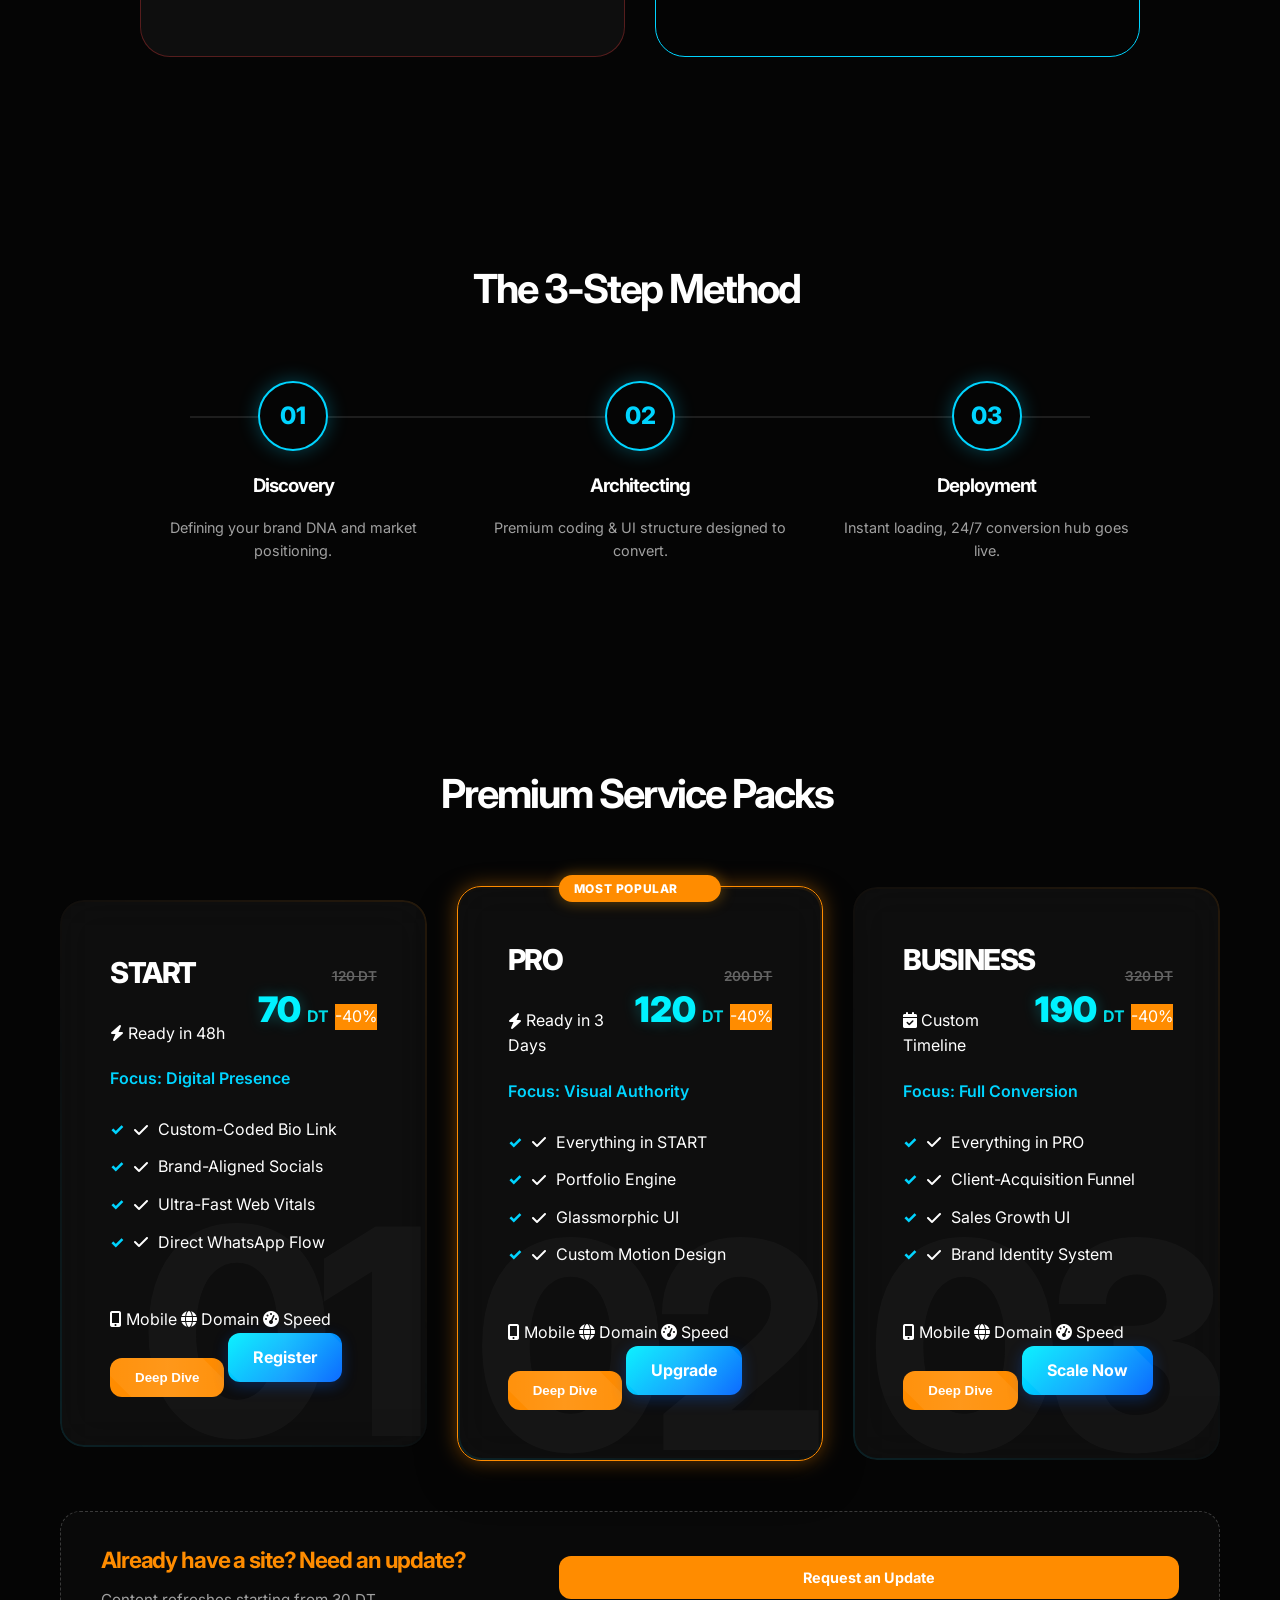
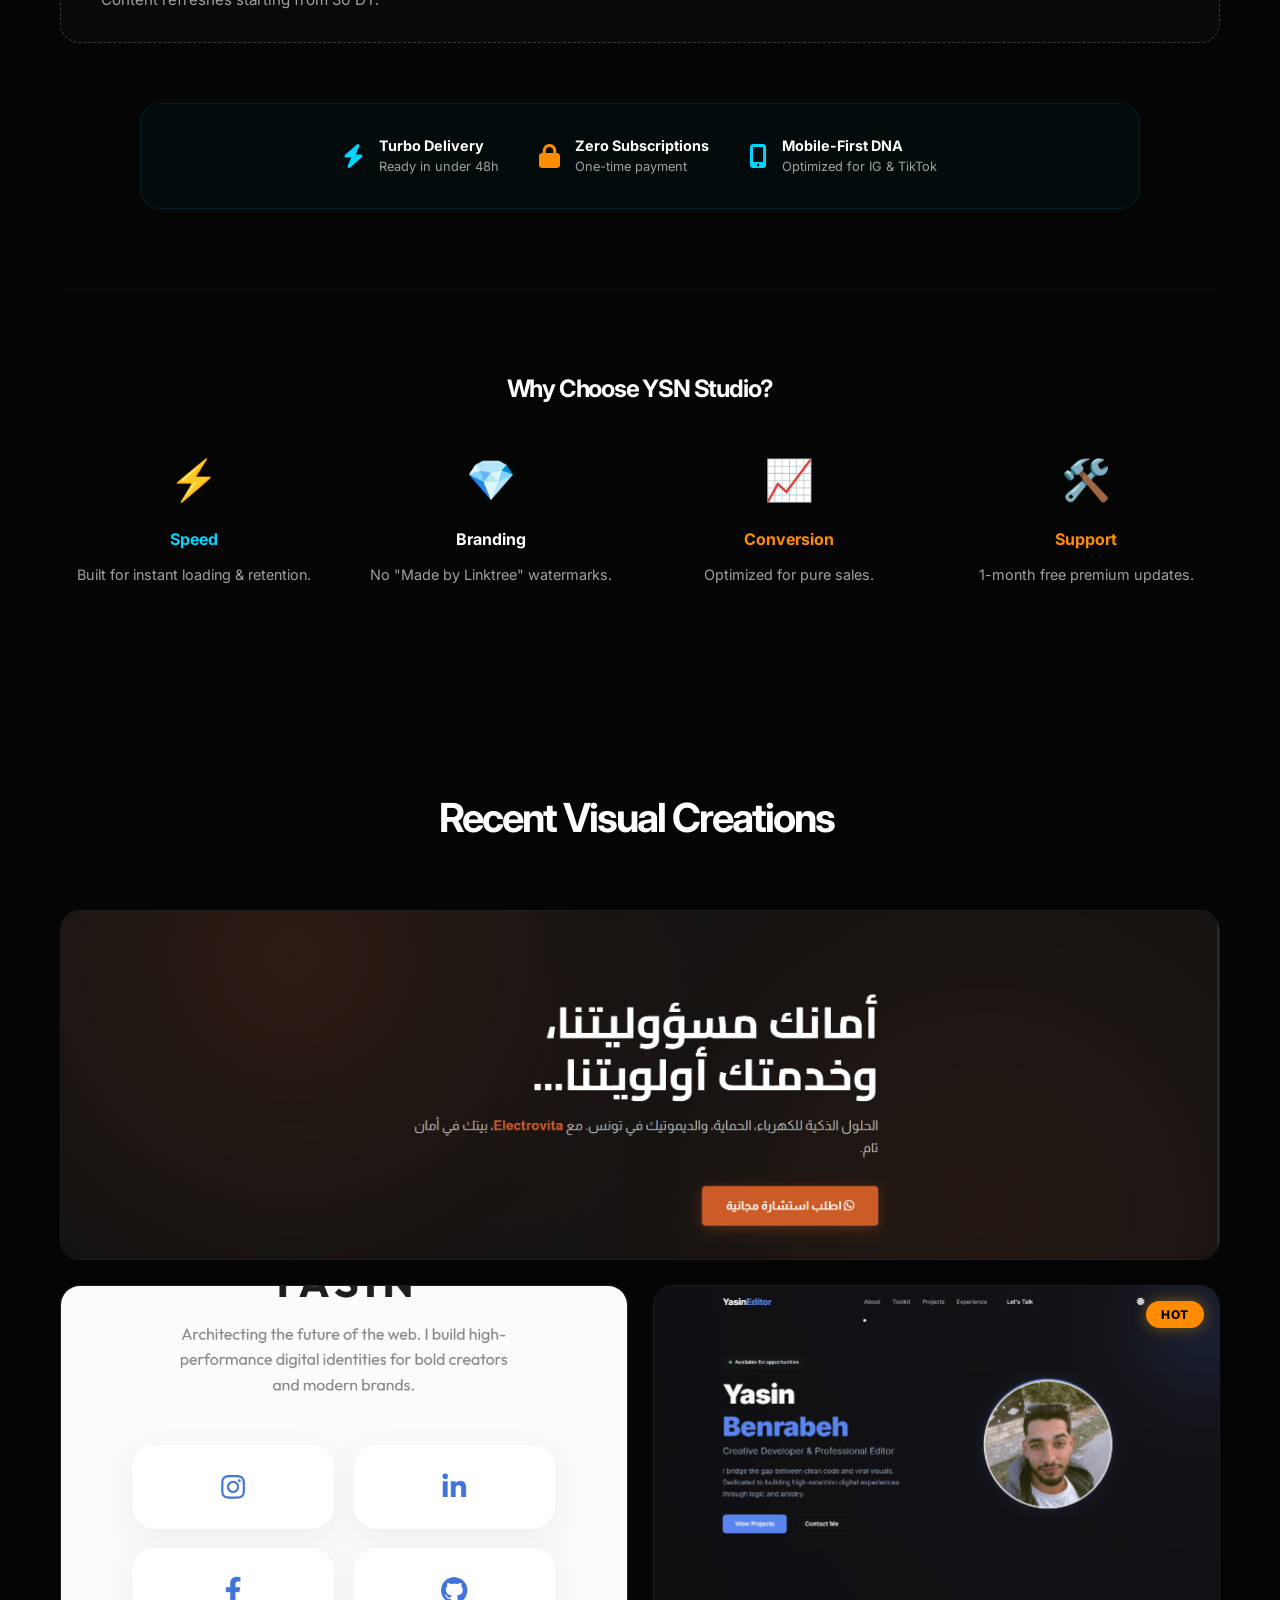
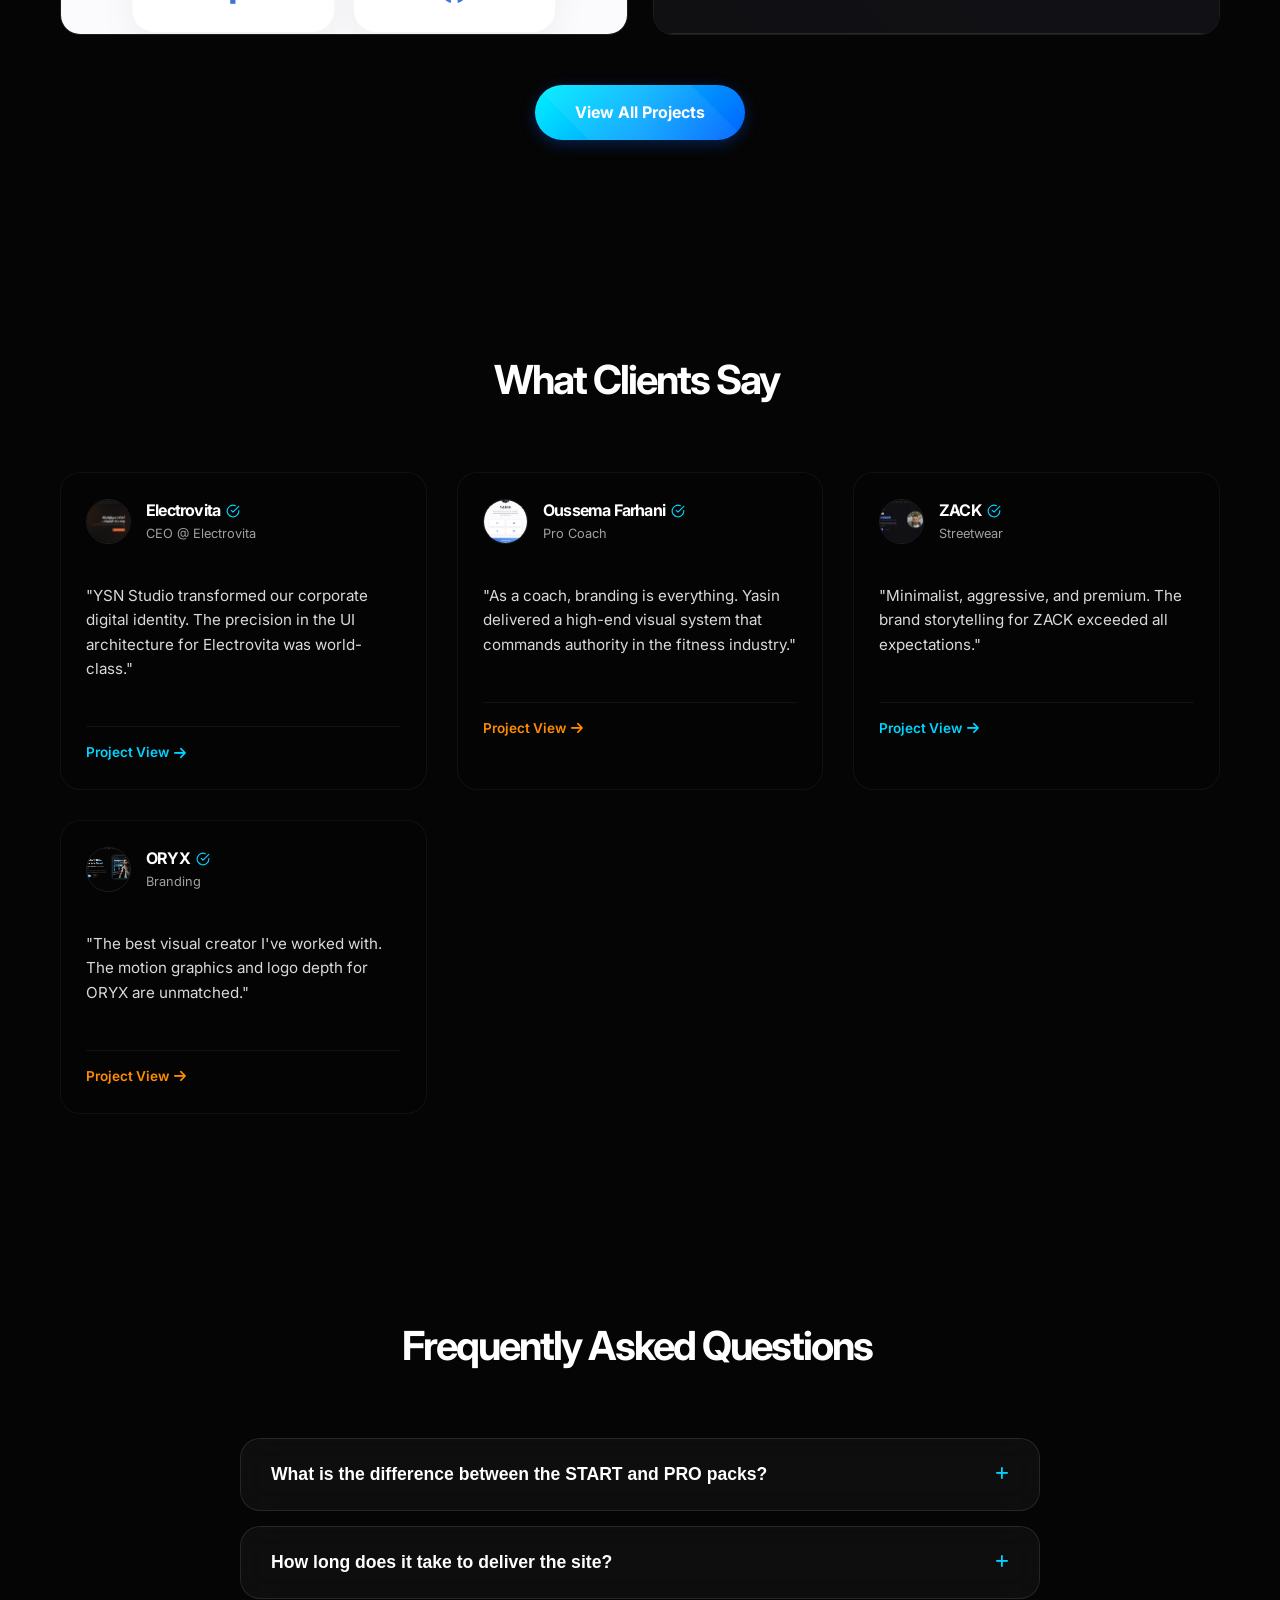
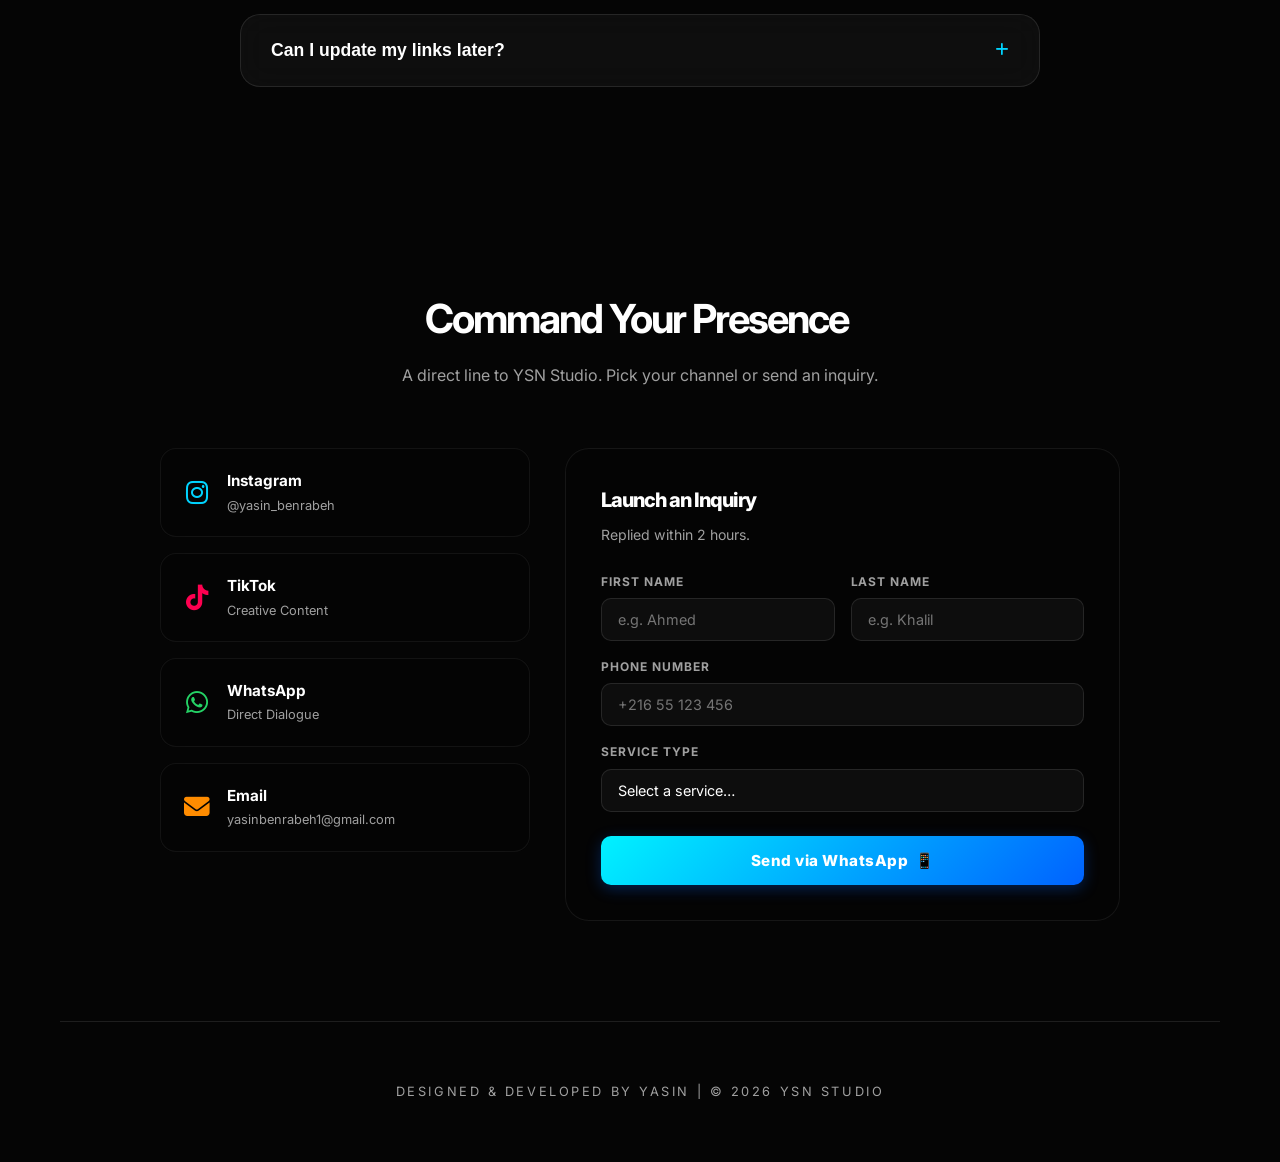
==== commit e8afa3c4: "Add files via upload" ====
--- a/bio link/index.html
+++ b/bio link/index.html
@@ -41,21 +41,30 @@
 </head>
 
 <body class="dark-mode">
-
     <!-- Premium Navbar -->
     <nav class="navbar">
         <div class="nav-container">
-            <div class="nav-brand">YSN STUDIO</div>
+            <a href="index.html" class="nav-brand"
+                style="display: flex; align-items: center; gap: 10px; text-decoration: none;">
+                <img src="logo.png" alt="YSN STUDIO" style="height: 40px; width: auto; display: block;">
+                <span style="font-weight: 800; font-size: 1.1rem; color: #fff;">YSN STUDIO</span>
+            </a>
             <ul class="nav-links">
-                <li><a href="#services">Services</a></li>
-                <li><a href="#work">Work</a></li>
-                <li><a href="#contact">Contact</a></li>
+                <li><a href="index.html#top" class="active-link">Home</a></li>
+                <li><a href="packs.html">Services</a></li>
+                <li><a href="work.html">Work</a></li>
+                <li><a href="contact.html">Contact</a></li>
             </ul>
             <div class="nav-actions">
                 <button id="theme-toggle" class="theme-btn" aria-label="Toggle Theme">
                     <span class="icon-sun">☀️</span>
                     <span class="icon-moon">🌙</span>
                 </button>
+                <div class="menu-toggle" id="mobile-menu">
+                    <span class="bar"></span>
+                    <span class="bar"></span>
+                    <span class="bar"></span>
+                </div>
             </div>
         </div>
     </nav>
@@ -64,14 +73,15 @@
         <!-- Hero Section -->
         <section class="hero reveal">
             <div class="hero-content">
-                <h1 class="hero-title">Standard Bio-Links are <span class="highlight-blue">Dead.</span></h1>
-                <h2 class="hero-subtitle">Your Business Deserves a <span class="highlight-orange">Custom Digital
-                        Experience.</span></h2>
+                <h1 class="hero-title">
+                    <div class="hero-glow-text">Standard Bio-Links are <span class="highlight-blue">Dead.</span></div>
+                </h1>
+                <h2 class="hero-subtitle">Your Digital Persona is <span class="highlight-orange">Everything.</span></h2>
                 <p class="hero-desc">I help creators and entrepreneurs escape generic templates with custom-coded,
                     ultra-fast landing pages that command authority.</p>
                 <div class="hero-cta">
-                    <a href="#services" class="btn-primary">View Services</a>
-                    <a href="#contact" class="btn-secondary">Let's Talk</a>
+                    <a href="packs.html" class="btn-primary">View Services</a>
+                    <a href="contact.html" class="btn-secondary">Let's Talk</a>
                 </div>
             </div>
             <div class="hero-visual">
@@ -81,161 +91,470 @@
             </div>
         </section>
 
+        <!-- Marquee Section -->
+        <div class="marquee-wrapper">
+            <div class="marquee-content">
+                <span>HIGH-END UI &bull; PIXEL PERFECT &bull; BUILT FOR CONVERSION &bull; NO TEMPLATES &bull; </span>
+                <span>HIGH-END UI &bull; PIXEL PERFECT &bull; BUILT FOR CONVERSION &bull; NO TEMPLATES &bull; </span>
+                <span>HIGH-END UI &bull; PIXEL PERFECT &bull; BUILT FOR CONVERSION &bull; NO TEMPLATES &bull; </span>
+                <span>HIGH-END UI &bull; PIXEL PERFECT &bull; BUILT FOR CONVERSION &bull; NO TEMPLATES &bull; </span>
+            </div>
+        </div>
+
+        <!-- The Upgrade (Comparison) Section -->
+        <section id="upgrade" class="upgrade section-padding">
+            <h2 class="section-title reveal">The Upgrade</h2>
+            <div class="comparison-grid reveal">
+                <!-- Old Way -->
+                <div class="comparison-card old-way">
+                    <h3 style="color: #ff4444; margin-bottom: 20px;"><i class="fas fa-times"></i> The Old Way (Generic)
+                    </h3>
+                    <ul class="comparison-list">
+                        <li><i class="fas fa-times" style="color:#ff4444; margin-right:10px;"></i> Cookie-cutter
+                            templates</li>
+                        <li><i class="fas fa-times" style="color:#ff4444; margin-right:10px;"></i> Slow loading speeds
+                        </li>
+                        <li><i class="fas fa-times" style="color:#ff4444; margin-right:10px;"></i> Zero brand authority
+                        </li>
+                        <li><i class="fas fa-times" style="color:#ff4444; margin-right:10px;"></i> Low conversion rate
+                        </li>
+                    </ul>
+                </div>
+                <!-- New Way -->
+                <div class="comparison-card new-way glass">
+                    <h3 style="color: var(--accent-blue); margin-bottom: 20px;"><i class="fas fa-check"></i> The New Way
+                        (YSN Studio)</h3>
+                    <ul class="comparison-list">
+                        <li><i class="fas fa-check" style="color:var(--accent-blue); margin-right:10px;"></i> Custom Web
+                            Architecture</li>
+                        <li><i class="fas fa-check" style="color:var(--accent-blue); margin-right:10px;"></i> Instant
+                            load speeds</li>
+                        <li><i class="fas fa-check" style="color:var(--accent-blue); margin-right:10px;"></i> Premium
+                            visual hierarchy</li>
+                        <li><i class="fas fa-check" style="color:var(--accent-blue); margin-right:10px;"></i> Built to
+                            sell 24/7</li>
+                    </ul>
+                </div>
+            </div>
+        </section>
+
+        <!-- The Process Section -->
+        <section id="process" class="process section-padding reveal">
+            <h2 class="section-title reveal">The 3-Step Method</h2>
+            <div class="process-grid reveal">
+                <div class="process-step">
+                    <div class="process-dot">01</div>
+                    <h3 style="margin-bottom: 15px;">Discovery</h3>
+                    <p style="color: var(--secondary-text); font-size: 0.9rem;">Defining your brand DNA and market
+                        positioning.</p>
+                </div>
+                <div class="process-step">
+                    <div class="process-dot">02</div>
+                    <h3 style="margin-bottom: 15px;">Architecting</h3>
+                    <p style="color: var(--secondary-text); font-size: 0.9rem;">Premium coding &amp; UI structure
+                        designed to convert.</p>
+                </div>
+                <div class="process-step">
+                    <div class="process-dot">03</div>
+                    <h3 style="margin-bottom: 15px;">Deployment</h3>
+                    <p style="color: var(--secondary-text); font-size: 0.9rem;">Instant loading, 24/7 conversion hub
+                        goes live.</p>
+                </div>
+            </div>
+        </section>
+
         <!-- Service Packs -->
         <section id="services" class="services section-padding">
-            <h2 class="section-title reveal">Premium Service Packs</h2>
+            <h2 class="section-title reveal">Premium Service <span class="highlight-orange">Packs</span></h2>
+
             <div class="packs-grid">
                 <!-- Pack 01: START -->
-                <article class="pack-card wide reveal">
-                    <div class="pack-mockups">
-                        <img src="mobile_mockup_start_1773728971120.png" alt="Mobile Mockup" class="mockup-img">
-                        <img src="profile_header_design_start_1773729173414.png" alt="Profile Header"
-                            class="mockup-img">
-                    </div>
+                <article class="pack-card reveal">
+                    <span class="pack-number">01</span>
                     <div class="pack-details">
                         <div class="pack-header">
-                            <h3 class="pack-name">START</h3>
-                            <span class="pack-price"> 70 DT</span>
-                        </div>
+                            <div>
+                                <h3 class="pack-name">START</h3>
+                                <div class="deliverables-badge">
+                                    <i class="fas fa-bolt"></i> Ready in 48h
+                                </div>
+                            </div>
+                            <div class="pricing-stack">
+                                <span class="old-price">120 DT</span>
+                                <div class="new-price-row">
+                                    <span class="new-price">70</span>
+                                    <span class="new-price-unit">DT</span>
+                                    <span class="discount-badge">-40%</span>
+                                </div>
+                            </div>
+                        </div>
+                        
                         <p class="pack-focus">Focus: Digital Presence</p>
+                        
                         <ul class="pack-features">
-                            <li>Custom-Coded Bio Link</li>
-                            <li>Brand-Aligned Social Icons</li>
-                            <li>Ultra-Fast Core Web Vitals</li>
-                            <li>Direct WhatsApp Lead Flow</li>
+                            <li><i class="fas fa-check"></i> Custom-Coded Bio Link</li>
+                            <li><i class="fas fa-check"></i> Brand-Aligned Socials</li>
+                            <li><i class="fas fa-check"></i> Ultra-Fast Web Vitals</li>
+                            <li><i class="fas fa-check"></i> Direct WhatsApp Flow</li>
                         </ul>
-                        <a href="https://wa.me/21653282876?text=Hi%20Yasin%2C%20I'm%20interested%20in%20the%20START%20Pack.%20Can%20we%20discuss%20further%3F"
-                            class="pack-btn">Register Project</a>
+
+                        <div class="comparison-row">
+                            <span title="Mobile Responsive"><i class="fas fa-mobile-alt"></i> Mobile</span>
+                            <span title="Custom Domain"><i class="fas fa-globe"></i> Domain</span>
+                            <span title="Speed Optimized"><i class="fas fa-tachometer-alt"></i> Speed</span>
+                        </div>
+
+                        <div class="pack-footer">
+                            <button class="btn-secondary deep-dive-btn" data-pack="start">Deep Dive</button>
+                            <a href="https://wa.me/21653282876?text=Hi%20Yasin%2C%20I'm%20interested%20in%20the%20START%20Pack." class="btn-primary">Register</a>
+                        </div>
                     </div>
                 </article>
 
                 <!-- Pack 02: PRO -->
-                <article class="pack-card wide popular reveal">
+                <article class="pack-card popular reveal">
                     <div class="popular-badge">Most Popular</div>
-                    <div class="pack-mockups">
-                        <img src="portfolio_grid_layout_pro_1773729208757.png" alt="Portfolio Grid" class="mockup-img">
-                        <img src="lightbox_preview_pro_1773729225301.png" alt="Lightbox Preview" class="mockup-img">
-                    </div>
+                    <span class="pack-number">02</span>
                     <div class="pack-details">
                         <div class="pack-header">
-                            <h3 class="pack-name">PRO</h3>
-                            <span class="pack-price"> 120 DT</span>
-                        </div>
+                            <div>
+                                <h3 class="pack-name">PRO</h3>
+                                <div class="deliverables-badge">
+                                    <i class="fas fa-bolt"></i> Ready in 3 Days
+                                </div>
+                            </div>
+                            <div class="pricing-stack">
+                                <span class="old-price">200 DT</span>
+                                <div class="new-price-row">
+                                    <span class="new-price">120</span>
+                                    <span class="new-price-unit">DT</span>
+                                    <span class="discount-badge">-40%</span>
+                                </div>
+                            </div>
+                        </div>
+                        
                         <p class="pack-focus">Focus: Visual Authority</p>
+
                         <ul class="pack-features">
-                            <li>Everything in START</li>
-                            <li>Interactive Portfolio Engine</li>
-                            <li>Glassmorphic UI Components</li>
-                            <li>Custom Motion Design</li>
+                            <li><i class="fas fa-check"></i> Everything in START</li>
+                            <li><i class="fas fa-check"></i> Portfolio Engine</li>
+                            <li><i class="fas fa-check"></i> Glassmorphic UI</li>
+                            <li><i class="fas fa-check"></i> Custom Motion Design</li>
                         </ul>
-                        <a href="https://wa.me/21653282876?text=Hi%20Yasin%2C%20I%20want%20to%20upgrade%20my%20brand%20with%20the%20PRO%20Pack.%20Let's%20talk!"
-                            class="pack-btn btn-featured">Upgrade to PRO</a>
+
+                        <div class="comparison-row">
+                            <span title="Mobile Responsive"><i class="fas fa-mobile-alt"></i> Mobile</span>
+                            <span title="Custom Domain"><i class="fas fa-globe"></i> Domain</span>
+                            <span title="Speed Optimized"><i class="fas fa-tachometer-alt"></i> Speed</span>
+                        </div>
+
+                        <div class="pack-footer">
+                            <button class="btn-secondary deep-dive-btn" data-pack="pro">Deep Dive</button>
+                            <a href="https://wa.me/21653282876?text=Hi%20Yasin%2C%20I%20want%20to%20upgrade%20my%20brand%20with%20the%20PRO%20Pack." class="btn-primary">Upgrade</a>
+                        </div>
                     </div>
                 </article>
 
                 <!-- Pack 03: BUSINESS -->
-                <article class="pack-card wide reveal">
-                    <div class="pack-mockups">
-                        <img src="pricing_table_business_1773729259984.png" alt="Pricing Table" class="mockup-img">
-                        <img src="contact_form_business_1773729259984.png" alt="Contact Form" class="mockup-img">
-                    </div>
+                <article class="pack-card reveal">
+                    <span class="pack-number">03</span>
                     <div class="pack-details">
                         <div class="pack-header">
-                            <h3 class="pack-name">BUSINESS</h3>
-                            <span class="pack-price"> 190 DT</span>
-                        </div>
-                        <p class="pack-focus">Focus: Full Conversion & Growth</p>
+                            <div>
+                                <h3 class="pack-name">BUSINESS</h3>
+                                <div class="deliverables-badge">
+                                    <i class="fas fa-calendar-check"></i> Custom Timeline
+                                </div>
+                            </div>
+                            <div class="pricing-stack">
+                                <span class="old-price">320 DT</span>
+                                <div class="new-price-row">
+                                    <span class="new-price">190</span>
+                                    <span class="new-price-unit">DT</span>
+                                    <span class="discount-badge">-40%</span>
+                                </div>
+                            </div>
+                        </div>
+
+                        <p class="pack-focus">Focus: Full Conversion</p>
+
                         <ul class="pack-features">
-                            <li>Everything in PRO</li>
-                            <li>Client-Acquisition Landing Page</li>
-                            <li>Sales Growth Architecture</li>
-                            <li>Full Brand Identity System</li>
+                            <li><i class="fas fa-check"></i> Everything in PRO</li>
+                            <li><i class="fas fa-check"></i> Client-Acquisition Funnel</li>
+                            <li><i class="fas fa-check"></i> Sales Growth UI</li>
+                            <li><i class="fas fa-check"></i> Brand Identity System</li>
                         </ul>
-                        <a href="https://wa.me/21653282876?text=Hi%20Yasin%2C%20I%20need%20the%20full%20BUSINESS%20Pack%20for%20my%20digital%20identity."
-                            class="pack-btn">Scale My Business</a>
+
+                        <div class="comparison-row">
+                            <span title="Mobile Responsive"><i class="fas fa-mobile-alt"></i> Mobile</span>
+                            <span title="Custom Domain"><i class="fas fa-globe"></i> Domain</span>
+                            <span title="Speed Optimized"><i class="fas fa-tachometer-alt"></i> Speed</span>
+                        </div>
+
+                        <div class="pack-footer">
+                            <button class="btn-secondary deep-dive-btn" data-pack="business">Deep Dive</button>
+                            <a href="https://wa.me/21653282876?text=Hi%20Yasin%2C%20I%20need%20the%20full%20BUSINESS%20Pack." class="btn-primary">Scale Now</a>
+                        </div>
                     </div>
                 </article>
             </div>
-        </section>
-
-        <!-- Testimonials Section -->
-        <section id="testimonials" class="testimonials section-padding">
-            <h2 class="section-title reveal">What Clients Say</h2>
-            <div class="testimonials-grid">
-                <!-- Card 01 -->
-                <article class="testimonial-card glass reveal">
-                    <div class="testimonial-header">
-                        <img src="https://images.unsplash.com/photo-1539571696357-5a69c17a67c6?q=80&w=100&h=100&auto=format&fit=crop"
-                            alt="Client Avatar" class="client-avatar">
-                        <div class="client-info">
-                            <h3 class="client-name">Alex River</h3>
-                            <p class="client-role">Influencer</p>
-                        </div>
-                    </div>
-                    <blockquote class="testimonial-quote">
-                        "Yasin transformed my generic bio-link into a premium digital experience. The speed and design
-                        are unmatched."
-                    </blockquote>
-                    <a href="#" class="proof-link" target="_blank">Visit Profile <i
-                            class="fas fa-external-link-alt"></i></a>
-                </article>
-
-                <!-- Card 02 -->
-                <article class="testimonial-card glass reveal">
-                    <div class="testimonial-header">
-                        <img src="https://images.unsplash.com/photo-1494790108377-be9c29b29330?q=80&w=100&h=100&auto=format&fit=crop"
-                            alt="Client Avatar" class="client-avatar">
-                        <div class="client-info">
-                            <h3 class="client-name">Sarah Chen</h3>
-                            <p class="client-role">Agency Owner</p>
-                        </div>
-                    </div>
-                    <blockquote class="testimonial-quote">
-                        "The PRO pack's interactive portfolio engine is a game-changer for showcasing our high-end
-                        visual work."
-                    </blockquote>
-                    <a href="#" class="proof-link" target="_blank">View Project <i
-                            class="fas fa-external-link-alt"></i></a>
-                </article>
-
-                <!-- Card 03 -->
-                <article class="testimonial-card glass reveal">
-                    <div class="testimonial-header">
-                        <img src="https://images.unsplash.com/photo-1507003211169-0a1dd7228f2d?q=80&w=100&h=100&auto=format&fit=crop"
-                            alt="Client Avatar" class="client-avatar">
-                        <div class="client-info">
-                            <h3 class="client-name">Marco V.</h3>
-                            <p class="client-role">Content Creator</p>
-                        </div>
-                    </div>
-                    <blockquote class="testimonial-quote">
-                        "Minimalist, fast, and powerful. My conversion rate skyrocketed after switching to YSN Studio's
-                        custom code."
-                    </blockquote>
-                    <a href="#" class="proof-link" target="_blank">Visit Site <i
-                            class="fas fa-external-link-alt"></i></a>
-                </article>
-            </div>
+
+            <!-- Maintenance/Update Add-On -->
+            <div class="maintenance-banner reveal"
+                style="display: flex; flex-wrap: wrap; justify-content: space-between; align-items: center; gap: 20px; margin-top: 50px; padding: 30px 40px; background: rgba(255, 255, 255, 0.02); border: 1px dashed rgba(255, 255, 255, 0.2); border-radius: 20px; width: 100%; box-sizing: border-box;">
+                <div style="flex: 1; min-width: 250px;">
+                    <h3 style="margin: 0 0 10px 0; color: var(--accent-orange); font-size: 1.4rem;">Already have a site?
+                        Need an update?</h3>
+                    <p style="margin: 0; color: var(--secondary-text); font-size: 0.95rem;">Content refreshes starting
+                        from 30 DT.</p>
+                </div>
+                <div
+                    style="text-align: right; display: flex; flex-direction: column; gap: 10px; align-items: center; min-width: 200px; flex-grow: 1;">
+                    <a href="https://wa.me/21653282876?text=Hi%20Yasin%2C%20I%20have%20a%20site%20and%20need%20the%20Maintenance%20Update%20Service."
+                        class="btn-secondary"
+                        style="padding: 10px 25px; font-size: 0.9rem; white-space: nowrap; width: 100%; text-align: center; box-sizing: border-box;">Request
+                        an Update</a>
+                </div>
+            </div>
+
+            <!-- The 24h Promise Trust Bar -->
+            <div class="trust-bar reveal"
+                style="display: flex; flex-wrap: wrap; justify-content: center; gap: 40px; margin-top: 60px; padding: 30px; background: rgba(0, 212, 255, 0.03); border: 1px solid rgba(0, 212, 255, 0.1); border-radius: 20px; max-width: 1000px; margin-left: auto; margin-right: auto;">
+                <div style="display: flex; align-items: center; gap: 15px;">
+                    <i class="fas fa-bolt" style="font-size: 1.5rem; color: var(--accent-blue);"></i>
+                    <div style="text-align: left;">
+                        <h4 style="margin: 0; font-size: 0.9rem; color: var(--text-color);">Turbo Delivery</h4>
+                        <p style="margin: 0; font-size: 0.8rem; color: var(--secondary-text);">Ready in under 48h</p>
+                    </div>
+                </div>
+                <div style="display: flex; align-items: center; gap: 15px;">
+                    <i class="fas fa-lock" style="font-size: 1.5rem; color: var(--accent-orange);"></i>
+                    <div style="text-align: left;">
+                        <h4 style="margin: 0; font-size: 0.9rem; color: var(--text-color);">Zero Subscriptions</h4>
+                        <p style="margin: 0; font-size: 0.8rem; color: var(--secondary-text);">One-time payment</p>
+                    </div>
+                </div>
+                <div style="display: flex; align-items: center; gap: 15px;">
+                    <i class="fas fa-mobile-alt" style="font-size: 1.5rem; color: var(--accent-blue);"></i>
+                    <div style="text-align: left;">
+                        <h4 style="margin: 0; font-size: 0.9rem; color: var(--text-color);">Mobile-First DNA</h4>
+                        <p style="margin: 0; font-size: 0.8rem; color: var(--secondary-text);">Optimized for IG & TikTok
+                        </p>
+                    </div>
+                </div>
+            </div>
+
+            <!-- Why Choose YSN Section -->
+            <section class="why-ysn reveal"
+                style="border-top: 1px solid rgba(255,255,255,0.05); margin-top: 80px; padding-top: 80px;">
+                <h3 style="text-align: center; margin-bottom: 40px; font-size: 1.5rem;">Why Choose YSN Studio?</h3>
+                <div
+                    style="display: grid; grid-template-columns: repeat(auto-fit, minmax(200px, 1fr)); gap: 30px; text-align: center;">
+                    <div class="reveal">
+                        <div style="font-size: 2.5rem; margin-bottom: 15px;">⚡</div>
+                        <h4 style="margin-bottom: 10px; color: var(--accent-blue);">Speed</h4>
+                        <p style="font-size: 0.9rem; color: var(--secondary-text);">Built for instant loading &
+                            retention.</p>
+                    </div>
+                    <div class="reveal">
+                        <div style="font-size: 2.5rem; margin-bottom: 15px;">💎</div>
+                        <h4 style="margin-bottom: 10px; color: var(--text-color);">Branding</h4>
+                        <p style="font-size: 0.9rem; color: var(--secondary-text);">No "Made by Linktree" watermarks.
+                        </p>
+                    </div>
+                    <div class="reveal">
+                        <div style="font-size: 2.5rem; margin-bottom: 15px;">📈</div>
+                        <h4 style="margin-bottom: 10px; color: var(--accent-orange);">Conversion</h4>
+                        <p style="font-size: 0.9rem; color: var(--secondary-text);">Optimized for pure sales.</p>
+                    </div>
+                    <div class="reveal">
+                        <div style="font-size: 2.5rem; margin-bottom: 15px;">🛠️</div>
+                        <h4 style="margin-bottom: 10px; color: var(--accent-orange);">Support</h4>
+                        <p style="font-size: 0.9rem; color: var(--secondary-text);">1-month free premium updates.</p>
+                    </div>
+                </div>
+            </section>
         </section>
 
         <!-- Work Section -->
         <section id="work" class="work section-padding">
             <h2 class="section-title reveal">Recent Visual Creations</h2>
             <div class="work-grid">
+                <!-- Project 1: FEATURED -->
+                <div class="work-item reveal" style="grid-column: span 2;">
+                    <img src="electrovita.png" alt="Electrovita" class="work-img">
+                    <div class="work-overlay" style="justify-content: flex-end; padding: 30px;">
+                        <h3 style="text-align: left; font-size: 1.4rem; margin-bottom: 20px;">Electrovita | Corporate UI
+                        </h3>
+                        <a href="work.html" class="view-project-btn" style="align-self: flex-start;">View Project</a>
+                    </div>
+                </div>
+                <!-- Project 2 -->
                 <div class="work-item reveal">
-                    <img src="portfolio_grid_layout_pro_1773729208757.png" alt="Visual Concept 01" class="work-img">
-                    <div class="work-overlay">
-                        <h3>UI Architecture</h3>
-                    </div>
-                </div>
+                    <img src="oussema.png" alt="Oussema Farhani" class="work-img">
+                    <div class="work-overlay" style="justify-content: flex-end; padding: 25px;">
+                        <h3 style="text-align: left; font-size: 1.15rem; margin-bottom: 15px;">Oussema Farhani |
+                            Coaching Brand</h3>
+                        <a href="work.html" class="view-project-btn" style="align-self: flex-start;">View Project</a>
+                    </div>
+                </div>
+                <!-- Project 3 -->
                 <div class="work-item reveal">
-                    <img src="profile_header_design_start_1773729173414.png" alt="Visual Concept 02" class="work-img">
-                    <div class="work-overlay">
-                        <h3>Brand Identity</h3>
-                    </div>
-                </div>
+                    <span class="hot-badge">Hot</span>
+                    <img src="zack.png" alt="ZACK" class="work-img">
+                    <div class="work-overlay" style="justify-content: flex-end; padding: 25px;">
+                        <h3 style="text-align: left; font-size: 1.15rem; margin-bottom: 15px;">ZACK | Streetwear
+                            Identity</h3>
+                        <a href="https://yasin-portfilio.netlify.app/" class="view-project-btn"
+                            style="align-self: flex-start;">View Project</a>
+                    </div>
+                </div>
+            </div>
+            <div style="text-align: center; margin-top: 50px;" class="reveal">
+                <a href="work.html" class="btn-primary"
+                    style="display: inline-block; padding: 15px 40px; border-radius: 50px;">View All Projects</a>
             </div>
         </section>
+
+        <!-- Testimonials Section -->
+        <section id="testimonials" class="testimonials section-padding">
+            <h2 class="section-title reveal">What Clients Say</h2>
+            <div class="testimonials-grid"
+                style="display: grid; grid-template-columns: repeat(auto-fit, minmax(320px, 1fr)); gap: 30px;">
+                <!-- Card 01 -->
+                <article class="testimonial-card glass reveal"
+                    style="padding: 25px; border-radius: 20px; border: 1px solid rgba(255,255,255,0.05); background: rgba(10,10,10,0.6);">
+                    <div class="user-header"
+                        style="display: flex; align-items: center; gap: 15px; margin-bottom: 20px;">
+                        <img src="electrovita.png" alt="Electrovita"
+                            style="width: 45px; height: 45px; border-radius: 50%; object-fit: cover; border: 1px solid rgba(255,255,255,0.1);">
+                        <div>
+                            <h3
+                                style="margin: 0; font-size: 1rem; color: #fff; display: flex; align-items: center; gap: 6px;">
+                                Electrovita <svg width="14" height="14" viewBox="0 0 24 24" fill="none"
+                                    stroke="var(--accent-blue)" stroke-width="2" stroke-linecap="round"
+                                    stroke-linejoin="round" class="feather feather-check-circle">
+                                    <path d="M22 11.08V12a10 10 0 1 1-5.93-9.14"></path>
+                                    <polyline points="22 4 12 14.01 9 11.01"></polyline>
+                                </svg>
+                            </h3>
+                            <p style="margin: 0; font-size: 0.8rem; color: var(--secondary-text);">CEO @ Electrovita</p>
+                        </div>
+                    </div>
+                    <p
+                        style="font-size: 0.95rem; color: rgba(255,255,255,0.85); line-height: 1.6; margin-bottom: 25px; font-weight: 400;">
+                        "YSN Studio transformed our corporate digital identity. The precision in the UI architecture for
+                        Electrovita was world-class."
+                    </p>
+                    <div style="border-top: 1px solid rgba(255,255,255,0.05); padding-top: 15px;">
+                        <a href="work.html"
+                            style="color: var(--accent-blue); text-decoration: none; font-size: 0.85rem; font-weight: 600; display: flex; align-items: center; gap: 5px; width: max-content;">
+                            Project View <i class="fas fa-arrow-right"></i>
+                        </a>
+                    </div>
+                </article>
+
+                <!-- Card 02 -->
+                <article class="testimonial-card glass reveal"
+                    style="padding: 25px; border-radius: 20px; border: 1px solid rgba(255,255,255,0.05); background: rgba(10,10,10,0.6);">
+                    <div class="user-header"
+                        style="display: flex; align-items: center; gap: 15px; margin-bottom: 20px;">
+                        <img src="oussema.png" alt="Oussema Farhani"
+                            style="width: 45px; height: 45px; border-radius: 50%; object-fit: cover; border: 1px solid rgba(255,255,255,0.1);">
+                        <div>
+                            <h3
+                                style="margin: 0; font-size: 1rem; color: #fff; display: flex; align-items: center; gap: 6px;">
+                                Oussema Farhani <svg width="14" height="14" viewBox="0 0 24 24" fill="none"
+                                    stroke="var(--accent-blue)" stroke-width="2" stroke-linecap="round"
+                                    stroke-linejoin="round" class="feather feather-check-circle">
+                                    <path d="M22 11.08V12a10 10 0 1 1-5.93-9.14"></path>
+                                    <polyline points="22 4 12 14.01 9 11.01"></polyline>
+                                </svg>
+                            </h3>
+                            <p style="margin: 0; font-size: 0.8rem; color: var(--secondary-text);">Pro Coach</p>
+                        </div>
+                    </div>
+                    <p
+                        style="font-size: 0.95rem; color: rgba(255,255,255,0.85); line-height: 1.6; margin-bottom: 25px; font-weight: 400;">
+                        "As a coach, branding is everything. Yasin delivered a high-end visual system that commands
+                        authority in the fitness industry."
+                    </p>
+                    <div style="border-top: 1px solid rgba(255,255,255,0.05); padding-top: 15px;">
+                        <a href="work.html"
+                            style="color: var(--accent-orange); text-decoration: none; font-size: 0.85rem; font-weight: 600; display: flex; align-items: center; gap: 5px; width: max-content;">
+                            Project View <i class="fas fa-arrow-right"></i>
+                        </a>
+                    </div>
+                </article>
+
+                <!-- Card 03 -->
+                <article class="testimonial-card glass reveal"
+                    style="padding: 25px; border-radius: 20px; border: 1px solid rgba(255,255,255,0.05); background: rgba(10,10,10,0.6);">
+                    <div class="user-header"
+                        style="display: flex; align-items: center; gap: 15px; margin-bottom: 20px;">
+                        <img src="zack.png" alt="ZACK"
+                            style="width: 45px; height: 45px; border-radius: 50%; object-fit: cover; border: 1px solid rgba(255,255,255,0.1);">
+                        <div>
+                            <h3
+                                style="margin: 0; font-size: 1rem; color: #fff; display: flex; align-items: center; gap: 6px;">
+                                ZACK <svg width="14" height="14" viewBox="0 0 24 24" fill="none"
+                                    stroke="var(--accent-blue)" stroke-width="2" stroke-linecap="round"
+                                    stroke-linejoin="round" class="feather feather-check-circle">
+                                    <path d="M22 11.08V12a10 10 0 1 1-5.93-9.14"></path>
+                                    <polyline points="22 4 12 14.01 9 11.01"></polyline>
+                                </svg>
+                            </h3>
+                            <p style="margin: 0; font-size: 0.8rem; color: var(--secondary-text);">Streetwear</p>
+                        </div>
+                    </div>
+                    <p
+                        style="font-size: 0.95rem; color: rgba(255,255,255,0.85); line-height: 1.6; margin-bottom: 25px; font-weight: 400;">
+                        "Minimalist, aggressive, and premium. The brand storytelling for ZACK exceeded all
+                        expectations."
+                    </p>
+                    <div style="border-top: 1px solid rgba(255,255,255,0.05); padding-top: 15px;">
+                        <a href="https://yasin-portfilio.netlify.app/"
+                            style="color: var(--accent-blue); text-decoration: none; font-size: 0.85rem; font-weight: 600; display: flex; align-items: center; gap: 5px; width: max-content;">
+                            Project View <i class="fas fa-arrow-right"></i>
+                        </a>
+                    </div>
+                </article>
+
+                <!-- Card 04 -->
+                <article class="testimonial-card glass reveal"
+                    style="padding: 25px; border-radius: 20px; border: 1px solid rgba(255,255,255,0.05); background: rgba(10,10,10,0.6);">
+                    <div class="user-header"
+                        style="display: flex; align-items: center; gap: 15px; margin-bottom: 20px;">
+                        <img src="oryx.png" alt="ORYX"
+                            style="width: 45px; height: 45px; border-radius: 50%; object-fit: cover; border: 1px solid rgba(255,255,255,0.1);">
+                        <div>
+                            <h3
+                                style="margin: 0; font-size: 1rem; color: #fff; display: flex; align-items: center; gap: 6px;">
+                                ORYX <svg width="14" height="14" viewBox="0 0 24 24" fill="none"
+                                    stroke="var(--accent-blue)" stroke-width="2" stroke-linecap="round"
+                                    stroke-linejoin="round" class="feather feather-check-circle">
+                                    <path d="M22 11.08V12a10 10 0 1 1-5.93-9.14"></path>
+                                    <polyline points="22 4 12 14.01 9 11.01"></polyline>
+                                </svg>
+                            </h3>
+                            <p style="margin: 0; font-size: 0.8rem; color: var(--secondary-text);">Branding</p>
+                        </div>
+                    </div>
+                    <p
+                        style="font-size: 0.95rem; color: rgba(255,255,255,0.85); line-height: 1.6; margin-bottom: 25px; font-weight: 400;">
+                        "The best visual creator I've worked with. The motion graphics and logo depth for ORYX are
+                        unmatched."
+                    </p>
+                    <div style="border-top: 1px solid rgba(255,255,255,0.05); padding-top: 15px;">
+                        <a href="work.html"
+                            style="color: var(--accent-orange); text-decoration: none; font-size: 0.85rem; font-weight: 600; display: flex; align-items: center; gap: 5px; width: max-content;">
+                            Project View <i class="fas fa-arrow-right"></i>
+                        </a>
+                    </div>
+                </article>
+            </div>
+        </section>
+
 
         <!-- FAQ Section -->
         <section id="faq" class="faq section-padding">
@@ -277,45 +596,228 @@
             </div>
         </section>
 
-        <section id="contact" class="contact section-padding">
-            <h2 class="section-title reveal">Command Your Presence</h2>
-            <div class="social-grid">
-                <a href="https://www.instagram.com/yasin_benrabeh/" class="social-card reveal" target="_blank">
-                    <span class="social-icon"><i class="fab fa-instagram"></i></span>
-                    <span class="social-name">Instagram</span>
-                    <span class="social-tag">@yasin_benrabeh</span>
-                </a>
-                <a href="https://www.tiktok.com/@benrabeh.yasin" class="social-card reveal" target="_blank">
-                    <span class="social-icon"><i class="fab fa-tiktok"></i></span>
-                    <span class="social-name">TikTok</span>
-                    <span class="social-tag">@benrabeh.yasin</span>
-                </a>
-                <a href="https://www.facebook.com/yasin.benrabeh.9" class="social-card reveal" target="_blank">
-                    <span class="social-icon"><i class="fab fa-facebook-f"></i></span>
-                    <span class="social-name">Facebook</span>
-                    <span class="social-tag">Yasin Benrabeh</span>
-                </a>
-            </div>
-            <div class="contact-cta reveal">
-                <a href="https://wa.me/21653282876?text=Hi%20Yasin%2C%20I'm%20ready%20to%20start%20my%20premium%20digital%20experience."
-                    class="whatsapp-btn">
-                    <span class="btn-icon"><i class="fab fa-whatsapp"></i></span>
-                    Start a Project Now
-                </a>
+
+
+        <!-- Command Your Presence Section -->
+        <section id="contact" class="section-padding reveal">
+            <h2 class="section-title" style="text-align: center; margin-bottom: 12px;">Command Your <span
+                    class="highlight-orange">Presence</span></h2>
+            <p style="text-align: center; color: var(--secondary-text); margin-bottom: 60px; font-size: 1rem;">A direct
+                line to YSN Studio. Pick your channel or send an inquiry.</p>
+
+            <div
+                style="display: grid; grid-template-columns: 1fr 1.5fr; gap: 35px; max-width: 960px; margin: 0 auto; align-items: start;">
+
+                <!-- LEFT: Social Channel Cards -->
+                <div style="display: flex; flex-direction: column; gap: 16px;">
+                    <a href="https://www.instagram.com/yasin_benrabeh/" target="_blank" class="glass glow-hover"
+                        style="display: flex; align-items: center; gap: 16px; padding: 20px 22px; text-decoration: none; color: #fff; border-radius: 16px; border: 1px solid rgba(255,255,255,0.06); transition: transform 0.3s ease;">
+                        <i class="fab fa-instagram"
+                            style="font-size: 1.6rem; color: var(--accent-blue); min-width: 28px; text-align: center;"></i>
+                        <div>
+                            <div style="font-weight: 700; font-size: 0.95rem; margin-bottom: 2px;">Instagram</div>
+                            <div style="font-size: 0.8rem; color: var(--secondary-text);">@yasin_benrabeh</div>
+                        </div>
+                    </a>
+                    <a href="https://www.tiktok.com/@yasin_benrabeh" target="_blank" class="glass glow-hover"
+                        style="display: flex; align-items: center; gap: 16px; padding: 20px 22px; text-decoration: none; color: #fff; border-radius: 16px; border: 1px solid rgba(255,255,255,0.06); transition: transform 0.3s ease;">
+                        <i class="fab fa-tiktok"
+                            style="font-size: 1.6rem; color: #ff0050; min-width: 28px; text-align: center;"></i>
+                        <div>
+                            <div style="font-weight: 700; font-size: 0.95rem; margin-bottom: 2px;">TikTok</div>
+                            <div style="font-size: 0.8rem; color: var(--secondary-text);">Creative Content</div>
+                        </div>
+                    </a>
+                    <a href="https://wa.me/21653282876" target="_blank" class="glass glow-hover"
+                        style="display: flex; align-items: center; gap: 16px; padding: 20px 22px; text-decoration: none; color: #fff; border-radius: 16px; border: 1px solid rgba(255,255,255,0.06); transition: transform 0.3s ease;">
+                        <i class="fab fa-whatsapp"
+                            style="font-size: 1.6rem; color: #25D366; min-width: 28px; text-align: center;"></i>
+                        <div>
+                            <div style="font-weight: 700; font-size: 0.95rem; margin-bottom: 2px;">WhatsApp</div>
+                            <div style="font-size: 0.8rem; color: var(--secondary-text);">Direct Dialogue</div>
+                        </div>
+                    </a>
+                    <a href="mailto:yasinbenrabeh1@gmail.com" class="glass glow-hover"
+                        style="display: flex; align-items: center; gap: 16px; padding: 20px 22px; text-decoration: none; color: #fff; border-radius: 16px; border: 1px solid rgba(255,255,255,0.06); transition: transform 0.3s ease;">
+                        <i class="fas fa-envelope"
+                            style="font-size: 1.6rem; color: var(--accent-orange); min-width: 28px; text-align: center;"></i>
+                        <div>
+                            <div style="font-weight: 700; font-size: 0.95rem; margin-bottom: 2px;">Email</div>
+                            <div style="font-size: 0.8rem; color: var(--secondary-text);">yasinbenrabeh1@gmail.com</div>
+                        </div>
+                    </a>
+                </div>
+
+                <!-- RIGHT: Glassmorphic Inquiry Form -->
+                <div class="glass"
+                    style="padding: 35px; border-radius: 24px; border: 1px solid rgba(255,255,255,0.07);">
+                    <h3 style="font-size: 1.25rem; font-weight: 800; margin-bottom: 8px;">Launch an Inquiry</h3>
+                    <p style="color: var(--secondary-text); font-size: 0.88rem; margin-bottom: 25px;">Replied within 2
+                        hours.</p>
+
+                    <form id="index-contact-form" novalidate>
+                        <div style="display: grid; grid-template-columns: 1fr 1fr; gap: 16px; margin-bottom: 16px;">
+                            <div>
+                                <label
+                                    style="display: block; font-size: 0.75rem; font-weight: 700; color: var(--secondary-text); margin-bottom: 7px; text-transform: uppercase; letter-spacing: 0.08em;">First
+                                    Name</label>
+                                <input type="text" id="index-fname" name="fname" placeholder="e.g. Ahmed" required
+                                    style="width: 100%; background: rgba(255,255,255,0.04); border: 1px solid rgba(255,255,255,0.1); border-radius: 10px; padding: 12px 16px; color: var(--text-color); font-family: inherit; font-size: 0.9rem; box-sizing: border-box; transition: border-color 0.3s, box-shadow 0.3s;"
+                                    onfocus="this.style.borderColor='var(--accent-blue)';this.style.boxShadow='0 0 12px rgba(0,212,255,0.15)'"
+                                    onblur="this.style.borderColor='rgba(255,255,255,0.1)';this.style.boxShadow='none'">
+                            </div>
+                            <div>
+                                <label
+                                    style="display: block; font-size: 0.75rem; font-weight: 700; color: var(--secondary-text); margin-bottom: 7px; text-transform: uppercase; letter-spacing: 0.08em;">Last
+                                    Name</label>
+                                <input type="text" id="index-lname" name="lname" placeholder="e.g. Khalil" required
+                                    style="width: 100%; background: rgba(255,255,255,0.04); border: 1px solid rgba(255,255,255,0.1); border-radius: 10px; padding: 12px 16px; color: var(--text-color); font-family: inherit; font-size: 0.9rem; box-sizing: border-box; transition: border-color 0.3s, box-shadow 0.3s;"
+                                    onfocus="this.style.borderColor='var(--accent-blue)';this.style.boxShadow='0 0 12px rgba(0,212,255,0.15)'"
+                                    onblur="this.style.borderColor='rgba(255,255,255,0.1)';this.style.boxShadow='none'">
+                            </div>
+                        </div>
+                        <div style="margin-bottom: 16px;">
+                            <label
+                                style="display: block; font-size: 0.75rem; font-weight: 700; color: var(--secondary-text); margin-bottom: 7px; text-transform: uppercase; letter-spacing: 0.08em;">Phone
+                                Number</label>
+                            <input type="tel" id="index-phone" name="phone" placeholder="+216 55 123 456" required
+                                style="width: 100%; background: rgba(255,255,255,0.04); border: 1px solid rgba(255,255,255,0.1); border-radius: 10px; padding: 12px 16px; color: var(--text-color); font-family: inherit; font-size: 0.9rem; box-sizing: border-box; transition: border-color 0.3s, box-shadow 0.3s;"
+                                onfocus="this.style.borderColor='var(--accent-blue)';this.style.boxShadow='0 0 12px rgba(0,212,255,0.15)'"
+                                onblur="this.style.borderColor='rgba(255,255,255,0.1)';this.style.boxShadow='none'">
+                        </div>
+                        <div style="margin-bottom: 24px;">
+                            <label
+                                style="display: block; font-size: 0.75rem; font-weight: 700; color: var(--secondary-text); margin-bottom: 7px; text-transform: uppercase; letter-spacing: 0.08em;">Service
+                                Type</label>
+                            <select id="index-service" name="service" required
+                                style="width: 100%; background: rgba(255,255,255,0.04); border: 1px solid rgba(255,255,255,0.1); border-radius: 10px; padding: 12px 16px; color: var(--text-color); font-family: inherit; font-size: 0.9rem; box-sizing: border-box; appearance: none; -webkit-appearance: none; transition: border-color 0.3s;"
+                                onfocus="this.style.borderColor='var(--accent-blue)'"
+                                onblur="this.style.borderColor='rgba(255,255,255,0.1)'">
+                                <option value="" disabled selected style="background:#0d0d0d;">Select a service…
+                                </option>
+                                <option value="START Pack (Bio-Link)" style="background:#0d0d0d;">Bio-Link (START)
+                                </option>
+                                <option value="PRO Pack (Branding)" style="background:#0d0d0d;">Personal Branding (PRO)
+                                </option>
+                                <option value="BUSINESS Pack (Full Studio)" style="background:#0d0d0d;">Full Studio Pack
+                                    (BUSINESS)</option>
+                                <option value="Maintenance / Update" style="background:#0d0d0d;">Content Update /
+                                    Maintenance</option>
+                            </select>
+                        </div>
+                        <button type="submit" id="index-launch-btn"
+                            style="width: 100%; padding: 15px; background: var(--accent-blue); color: #000; border: none; border-radius: 10px; font-weight: 800; font-size: 0.95rem; font-family: inherit; letter-spacing: 0.5px; cursor: pointer; transition: transform 0.2s ease, box-shadow 0.3s ease;"
+                            onmouseover="this.style.transform='scale(1.02)';this.style.boxShadow='0 0 25px rgba(0,212,255,0.4)'"
+                            onmouseout="this.style.transform='scale(1)';this.style.boxShadow='none'">
+                            Send via WhatsApp &nbsp;📱
+                        </button>
+                    </form>
+                </div>
             </div>
         </section>
 
         <!-- Footer -->
         <footer class="footer">
-            <p>Designed & Developed by Yasin</p>
+            <p>Designed &amp; Developed by Yasin | © 2026 YSN STUDIO</p>
         </footer>
     </div>
 
-    <!-- Custom Cursor -->
-    <div class="cursor-dot"></div>
-    <div class="cursor-outline"></div>
+    <!-- Pack Deep Dive Modal -->
+    <div id="pack-modal" class="modal-overlay">
+        <div class="modal-content glass">
+            <button class="modal-close">&times;</button>
+            <div id="modal-body">
+                <!-- Data will be injected via JS -->
+            </div>
+        </div>
+    </div>
 
     <script src="script.js"></script>
+    <script>
+        // WhatsApp Redirect Logic for Index Form
+        (function () {
+            const form = document.getElementById('index-contact-form');
+            if (!form) return;
+            form.addEventListener('submit', function (e) {
+                e.preventDefault();
+                const fname = document.getElementById('index-fname').value.trim();
+                const lname = document.getElementById('index-lname').value.trim();
+                const phone = document.getElementById('index-phone').value.trim();
+                const service = document.getElementById('index-service').value;
+
+                if (!fname || !lname || !phone || !service) {
+                    alert('Please fill out all fields before submitting.');
+                    return;
+                }
+
+                const msg = `Hi Yasin, I am ${fname} ${lname}. My phone number is ${phone}. I am interested in the ${service} service. Let's talk!`;
+                const whatsappUrl = `https://wa.me/21653282876?text=${encodeURIComponent(msg)}`;
+
+                window.open(whatsappUrl, '_blank');
+            });
+        })();
+    </script>
+    <style>
+        @media (max-width: 768px) {
+            #contact>div[style] {
+                grid-template-columns: 1fr !important;
+            }
+        }
+    </style>
+    <script>
+        // Modal Logic for Service Packs
+        const modal = document.getElementById('pack-modal');
+        const modalBody = document.getElementById('modal-body');
+        const closeBtn = document.querySelector('.modal-close');
+
+        const packDetails = {
+            start: {
+                title: 'START Pack <span class="highlight-blue">Digital Presence</span>',
+                desc: 'The perfect entry point for creators and small businesses who need a professional touch without the complexity of a multi-page site.',
+                features: ['Custom Bio Link', 'WhatsApp Integration', 'Mobile-First Design', 'High Performance', '1 Revision'],
+                price: '70 DT'
+            },
+            pro: {
+                title: 'PRO Pack <span class="highlight-orange">Visual Authority</span>',
+                desc: 'Designed for professionals who want to stand out with premium visual storytelling and custom motion effects.',
+                features: ['Personal Branding', 'Portfolio Engine', 'Glassmorphic UI', 'Motion Design', '3 Revisions'],
+                price: '120 DT'
+            },
+            business: {
+                title: 'BUSINESS Pack <span class="highlight-blue">Full Conversion</span>',
+                desc: 'A complete studio solution for businesses ready to dominate their market with high-conversion funnels.',
+                features: ['Conversion Funnel', 'Brand Identity System', 'Priority Support', 'Strategy Call', 'Unlimited Revisions'],
+                price: '190 DT'
+            }
+        };
+
+        document.querySelectorAll('.deep-dive-btn').forEach(btn => {
+            btn.addEventListener('click', () => {
+                const pack = packDetails[btn.dataset.pack];
+                modalBody.innerHTML = `
+                    <h2 style="margin-bottom: 15px; font-size: 2rem;">${pack.title}</h2>
+                    <p style="color: var(--secondary-text); margin-bottom: 25px;">${pack.desc}</p>
+                    <ul style="list-style: none; padding: 0; margin-bottom: 30px;">
+                        ${pack.features.map(f => `<li style="margin-bottom: 10px;"><i class="fas fa-check-circle" style="color: var(--accent-blue);"></i> ${f}</li>`).join('')}
+                    </ul>
+                    <div style="padding-top: 20px; border-top: 1px solid rgba(255,255,255,0.1); display: flex; justify-content: space-between; align-items: center;">
+                        <span style="font-size: 1.5rem; font-weight: 800; color: var(--accent-orange);">${pack.price}</span>
+                        <a href="https://wa.me/21653282876?text=I%20want%20to%20start%20with%20${btn.dataset.pack.toUpperCase()}" class="btn-primary">Get Started</a>
+                    </div>
+                `;
+                modal.classList.add('active');
+                document.body.style.overflow = 'hidden';
+            });
+        });
+
+        const closeModal = () => {
+            modal.classList.remove('active');
+            document.body.style.overflow = 'auto';
+        };
+
+        if (closeBtn) closeBtn.addEventListener('click', closeModal);
+        window.addEventListener('click', (e) => { if (e.target === modal) closeModal(); });
+    </script>
 </body>
 
 </html>
--- a/bio link/style.css
+++ b/bio link/style.css
@@ -43,11 +43,14 @@
     font-family: 'Inter', sans-serif;
     line-height: 1.6;
     overflow-x: hidden;
-    cursor: none; /* Hide default cursor */
-}
-
-a, button, .social-card, .pack-card, .theme-btn {
-    cursor: none; /* Ensure interactive elements don't show default cursor */
+}
+
+a,
+button,
+.social-card,
+.pack-card,
+.theme-btn {
+    cursor: pointer;
 }
 
 .main-wrapper {
@@ -91,6 +94,11 @@
     gap: 30px;
 }
 
+.nav-links img {
+    height: 20px;
+    transition: 0.3s;
+}
+
 .nav-links a {
     text-decoration: none;
     color: var(--text-color);
@@ -99,11 +107,14 @@
     text-transform: uppercase;
     letter-spacing: 0.05em;
     opacity: 0.8;
-}
-
-.nav-links a:hover {
+    transition: all 0.3s ease;
+}
+
+.nav-links a:hover,
+.nav-links a.active-link {
     opacity: 1;
     color: var(--accent-blue);
+    text-shadow: 0 0 10px var(--accent-blue);
 }
 
 .theme-btn {
@@ -116,10 +127,114 @@
     display: flex;
     align-items: center;
     justify-content: center;
-}
-
-.light-mode .icon-sun { display: none; }
-.dark-mode .icon-moon { display: none; }
+    transition: all 0.3s ease;
+}
+
+.light-mode .theme-btn {
+    border-color: #333;
+    color: #333;
+}
+
+.dark-mode .theme-btn {
+    border-color: rgba(255, 255, 255, 0.2);
+    color: #fff;
+}
+
+.light-mode .icon-sun {
+    display: none;
+}
+
+.dark-mode .icon-moon {
+    display: none;
+}
+
+/* Mobile Navbar Toggle (3-span Hamburger) */
+.nav-actions {
+    display: flex;
+    align-items: center;
+    gap: 15px;
+}
+
+/* Mobile Navbar Toggle (3-span Hamburger) */
+.menu-toggle {
+    display: none;
+    cursor: pointer;
+    flex-direction: column;
+    justify-content: space-between;
+    height: 18px;
+    width: 24px;
+    z-index: 10000;
+    position: relative;
+}
+
+.menu-toggle .bar {
+    height: 3px;
+    width: 100%;
+    background-color: #fff;
+    border-radius: 2px;
+    transition: all 0.3s ease-in-out;
+}
+
+@media screen and (max-width: 768px) {
+    .menu-toggle {
+        display: flex;
+    }
+
+    .nav-links {
+        position: fixed;
+        right: -100%;
+        top: 0;
+        width: 80%;
+        height: 100vh;
+        background: #050505;
+        display: flex !important;
+        flex-direction: column !important;
+        align-items: center;
+        justify-content: center;
+        gap: 30px;
+        z-index: 9999;
+        transition: 0.5s cubic-bezier(0.77, 0.2, 0.05, 1.0);
+        padding: 0;
+        border: none;
+    }
+
+    .nav-links li {
+        width: 100%;
+        text-align: center;
+    }
+
+    .nav-links li a {
+        color: #fff !important;
+        font-size: 1.8rem;
+        font-weight: 700;
+        display: block;
+        opacity: 1;
+        visibility: visible;
+        transition: 0.3s;
+    }
+
+    .nav-links li a:hover {
+        color: var(--accent-blue) !important;
+        text-shadow: 0 0 15px var(--accent-blue);
+    }
+
+    .nav-links.nav-active {
+        right: 0 !important;
+    }
+
+    /* Hamburger to X Animation */
+    .menu-toggle.toggle-animation .bar:nth-child(1) {
+        transform: translateY(7.5px) rotate(45deg);
+    }
+
+    .menu-toggle.toggle-animation .bar:nth-child(2) {
+        opacity: 0;
+    }
+
+    .menu-toggle.toggle-animation .bar:nth-child(3) {
+        transform: translateY(-7.5px) rotate(-45deg);
+    }
+}
 
 /* Hero Section */
 .hero {
@@ -142,8 +257,13 @@
     margin-bottom: 20px;
 }
 
-.highlight-blue { color: var(--accent-blue); }
-.highlight-orange { color: var(--accent-orange); }
+.highlight-blue {
+    color: var(--accent-blue);
+}
+
+.highlight-orange {
+    color: var(--accent-orange);
+}
 
 .hero-subtitle {
     font-size: 1.5rem;
@@ -226,13 +346,27 @@
 }
 
 @keyframes float {
-    0%, 100% { transform: translateY(0) translateX(var(--base-tx, 0)); }
-    50% { transform: translateY(-20px) translateX(var(--base-tx, 0)); }
+
+    0%,
+    100% {
+        transform: translateY(0) translateX(var(--base-tx, 0));
+    }
+
+    50% {
+        transform: translateY(-20px) translateX(var(--base-tx, 0));
+    }
 }
 
 @keyframes pulse-glow {
-    0%, 100% { box-shadow: 0 0 40px var(--glow-color); }
-    50% { box-shadow: 0 0 70px rgba(0, 212, 255, 0.6); }
+
+    0%,
+    100% {
+        box-shadow: 0 0 40px var(--glow-color);
+    }
+
+    50% {
+        box-shadow: 0 0 70px rgba(0, 212, 255, 0.6);
+    }
 }
 
 /* Service Packs */
@@ -294,7 +428,7 @@
     grid-template-columns: 1fr 1fr;
     gap: 15px;
     padding: 30px;
-    background: rgba(0,0,0,0.2);
+    background: rgba(0, 0, 0, 0.2);
 }
 
 .mockup-img {
@@ -439,7 +573,8 @@
 }
 
 .faq-item.active .faq-answer {
-    max-height: 200px; /* Adjust as needed */
+    max-height: 200px;
+    /* Adjust as needed */
     padding-bottom: 25px;
 }
 
@@ -496,22 +631,454 @@
     text-align: center;
 }
 
+/* --- High-Value UI/UX Inject --- */
+
+/* Typography & Hierarchy */
+.hero-title {
+    font-weight: 300 !important;
+}
+
+.hero-title .highlight-blue,
+.hero-title .highlight-orange {
+    font-weight: 800;
+    text-shadow: 0 0 15px var(--glow-color);
+}
+
+h1,
+h2,
+h3,
+.section-title,
+.hero-title {
+    letter-spacing: -0.05em;
+}
+
+/* Pack Card Numbers & Border Trace */
+.pack-card {
+    position: relative;
+    z-index: 1;
+    backdrop-filter: blur(20px) !important;
+    border: none !important;
+    /* override default border */
+}
+
+.pack-card::before {
+    content: '';
+    position: absolute;
+    inset: 0;
+    border-radius: inherit;
+    padding: 2px;
+    background: linear-gradient(45deg, var(--accent-blue), transparent, var(--accent-orange));
+    -webkit-mask: linear-gradient(#fff 0 0) content-box, linear-gradient(#fff 0 0);
+    mask: linear-gradient(#fff 0 0) content-box, linear-gradient(#fff 0 0);
+    -webkit-mask-composite: xor;
+    mask-composite: exclude;
+    opacity: 0.1;
+    transition: opacity 0.5s ease;
+    pointer-events: none;
+    z-index: -1;
+}
+
+.pack-card:hover::before {
+    opacity: 1;
+}
+
+.pack-number {
+    position: absolute;
+    bottom: -5%;
+    right: 2%;
+    font-size: 18rem;
+    font-weight: 800;
+    color: var(--text-color);
+    opacity: 0.03;
+    z-index: 0;
+    pointer-events: none;
+    letter-spacing: -0.05em;
+    line-height: 1;
+}
+
+/* Work Section Translatable Overlay */
+.work-item {
+    position: relative;
+    overflow: hidden;
+    cursor: pointer;
+}
+
+.work-overlay {
+    position: absolute;
+    bottom: 0;
+    left: 0;
+    right: 0;
+    height: 100%;
+    background: rgba(5, 5, 5, 0.8) !important;
+    backdrop-filter: blur(10px);
+    display: flex;
+    flex-direction: column;
+    justify-content: center;
+    align-items: center;
+    transform: translateY(100%);
+    transition: transform 0.5s cubic-bezier(0.16, 1, 0.3, 1);
+    opacity: 0;
+}
+
+.work-item:hover .work-overlay {
+    transform: translateY(0);
+    opacity: 1;
+}
+
+.work-overlay h3 {
+    color: #fff;
+    font-size: 1.5rem;
+    margin-bottom: 20px;
+}
+
+.view-project-btn {
+    padding: 10px 25px;
+    border: 1px solid var(--accent-blue);
+    color: var(--accent-blue);
+    background: transparent;
+    border-radius: 50px;
+    font-weight: 600;
+    text-transform: uppercase;
+    font-size: 0.8rem;
+    letter-spacing: 0.1em;
+    text-decoration: none;
+    transition: all 0.3s ease;
+}
+
+.view-project-btn:hover {
+    background: var(--accent-blue);
+    color: #000;
+    text-shadow: none;
+    box-shadow: 0 0 15px var(--glow-color);
+}
+
+/* Brand Depth: Grainy Texture */
+body::after {
+    content: '';
+    position: fixed;
+    top: 0;
+    left: 0;
+    width: 100vw;
+    height: 100vh;
+    background-image: url("data:image/svg+xml,%3Csvg viewBox='0 0 200 200' xmlns='http://www.w3.org/2000/svg'%3E%3Cfilter id='noiseFilter'%3E%3CfeTurbulence type='fractalNoise' baseFrequency='0.85' numOctaves='3' stitchTiles='stitch'/%3E%3C/filter%3E%3Crect width='100%25' height='100%25' filter='url(%23noiseFilter)'/%3E%3C/svg%3E");
+    opacity: 0.03;
+    pointer-events: none;
+    z-index: 9999;
+}
+
+/* Navbar & General Glass Enhancement */
+.navbar,
+.glass {
+    backdrop-filter: blur(20px) !important;
+    background-color: rgba(5, 5, 5, 0.75) !important;
+}
+
+.light-mode .navbar,
+.light-mode .glass {
+    background-color: rgba(255, 255, 255, 0.75) !important;
+}
+
+/* Custom Cursor Extension for Work Items */
+body.cursor-work-hover .cursor-outline {
+    transform: scale(2.5) translate(-20%, -20%) !important;
+    border-color: var(--accent-blue) !important;
+    background-color: rgba(0, 212, 255, 0.05) !important;
+    filter: blur(2px) !important;
+}
+
+/* --- Studio Polish Modifications --- */
+
+/* Hero Glow Extension */
+.hero-glow-text {
+    display: inline-block;
+    filter: drop-shadow(0 0 25px rgba(0, 212, 255, 0.25));
+}
+
+.portrait-frame {
+    box-shadow: 0 0 45px rgba(0, 212, 255, 0.35) !important;
+}
+
+/* Pack Button Hover Scaling */
+.pack-btn {
+    transition: transform 0.3s cubic-bezier(0.175, 0.885, 0.32, 1.275), background 0.3s ease, color 0.3s ease !important;
+}
+
+.pack-btn:hover {
+    transform: scale(1.05);
+}
+
+/* Work Bento Grid */
+@media (min-width: 900px) {
+    .work-grid .work-item:first-child {
+        grid-column: span 2;
+    }
+}
+
+/* Hot Badge */
+.hot-badge {
+    position: absolute;
+    top: 15px;
+    right: 15px;
+    background: var(--accent-orange);
+    color: #000;
+    padding: 4px 15px;
+    border-radius: 20px;
+    font-size: 0.75rem;
+    font-weight: 800;
+    text-transform: uppercase;
+    letter-spacing: 0.05em;
+    box-shadow: 0 0 15px rgba(255, 165, 0, 0.4);
+    white-space: nowrap;
+    z-index: 100;
+}
+
+/* FAQ Active Glass & Social Lift */
+.faq-item {
+    transition: background-color 0.4s ease;
+}
+
+.faq-item.active {
+    background-color: rgba(255, 255, 255, 0.05);
+}
+
+.social-card {
+    transition: transform 0.4s cubic-bezier(0.16, 1, 0.3, 1), background 0.4s ease, box-shadow 0.4s ease;
+}
+
+.social-card:hover {
+    transform: translateY(-5px);
+    box-shadow: 0 10px 25px rgba(0, 0, 0, 0.3);
+}
+
+/* --- Funnel Reconstruction UI --- */
+
+/* Marquee Scroller */
+.marquee-wrapper {
+    width: 100%;
+    overflow: hidden;
+    background: var(--accent-blue);
+    color: #050505;
+    padding: 20px 0;
+    font-weight: 800;
+    font-size: 1.3rem;
+    letter-spacing: 0.15em;
+    transform: rotate(-2deg) scale(1.05);
+    margin: 80px 0;
+    position: relative;
+    z-index: 10;
+    box-shadow: 0 0 30px rgba(0, 212, 255, 0.3);
+}
+
+.marquee-content {
+    display: flex;
+    white-space: nowrap;
+    animation: marquee-scroll 25s linear infinite;
+}
+
+.marquee-content span {
+    margin-right: 50px;
+}
+
+@keyframes marquee-scroll {
+    0% {
+        transform: translateX(0);
+    }
+
+    100% {
+        transform: translateX(-50%);
+    }
+}
+
+/* Comparison Grid */
+.comparison-grid {
+    display: grid;
+    grid-template-columns: 1fr;
+    gap: 30px;
+    margin: 0 auto;
+    max-width: 1000px;
+}
+
+@media (min-width: 768px) {
+    .comparison-grid {
+        grid-template-columns: 1fr 1fr;
+    }
+}
+
+.comparison-card {
+    padding: 40px;
+    border-radius: 30px;
+    background: var(--card-bg);
+    transition: transform 0.3s ease;
+}
+
+.comparison-card:hover {
+    transform: translateY(-5px);
+}
+
+.comparison-card.old-way {
+    border: 1px solid rgba(255, 68, 68, 0.3);
+}
+
+.comparison-card.new-way {
+    border: 1px solid var(--accent-blue);
+    background: rgba(0, 212, 255, 0.03);
+}
+
+.comparison-list {
+    list-style: none;
+    padding-left: 0;
+}
+
+.comparison-list li {
+    margin-bottom: 15px;
+    font-size: 1.05rem;
+    color: var(--secondary-text);
+}
+
+/* Process Timeline */
+.process-grid {
+    display: flex;
+    flex-direction: column;
+    gap: 40px;
+    margin: 0 auto;
+    max-width: 1000px;
+    position: relative;
+}
+
+@media (min-width: 768px) {
+    .process-grid {
+        flex-direction: row;
+        justify-content: space-between;
+    }
+
+    .process-grid::before {
+        content: '';
+        position: absolute;
+        top: 35px;
+        left: 50px;
+        right: 50px;
+        height: 2px;
+        background: rgba(255, 255, 255, 0.1);
+        z-index: -1;
+    }
+}
+
+.process-step {
+    flex: 1;
+    text-align: center;
+    position: relative;
+}
+
+.process-dot {
+    width: 70px;
+    height: 70px;
+    background: var(--bg-color);
+    border: 2px solid var(--accent-blue);
+    border-radius: 50%;
+    display: flex;
+    align-items: center;
+    justify-content: center;
+    margin: 0 auto 20px;
+    font-size: 1.5rem;
+    font-weight: 800;
+    color: var(--accent-blue);
+    box-shadow: 0 0 20px rgba(0, 212, 255, 0.3);
+}
+
 .whatsapp-btn {
     display: inline-flex;
     align-items: center;
     gap: 15px;
     background: #25D366;
+    /* Standard WhatsApp Color */
     color: #fff;
     text-decoration: none;
     padding: 20px 50px;
     border-radius: 60px;
     font-size: 1.25rem;
     font-weight: 800;
-    transition: transform 0.3s ease;
+    transition: transform 0.3s ease, box-shadow 0.3s ease;
 }
 
 .whatsapp-btn:hover {
     transform: scale(1.05);
+    box-shadow: 0 10px 25px rgba(37, 211, 102, 0.4);
+}
+
+/* --- Packs Transformation Specifics --- */
+.packs-grid {
+    display: grid;
+    grid-template-columns: repeat(auto-fit, minmax(min(100%, 300px), 1fr));
+    gap: 30px;
+    align-items: center;
+}
+
+.pack-card {
+    border-radius: 24px;
+}
+
+.pack-card.popular {
+    box-shadow: 0 0 20px rgba(255, 140, 0, 0.4), 0 20px 40px rgba(0, 0, 0, 0.4) !important;
+    border: 1px solid var(--accent-orange) !important;
+    overflow: visible !important;
+}
+
+.packs-grid .pack-card.popular:hover {
+    transform: scale(1.08) !important;
+}
+
+.popular-badge {
+    position: absolute;
+    top: -12px;
+    left: 50%;
+    transform: translateX(-50%);
+    background: var(--accent-orange);
+    color: #000;
+    padding: 4px 15px;
+    border-radius: 20px;
+    font-size: 0.75rem;
+    font-weight: 800;
+    text-transform: uppercase;
+    letter-spacing: 0.05em;
+    box-shadow: 0 0 15px rgba(255, 165, 0, 0.4);
+    white-space: nowrap;
+    z-index: 100;
+}
+
+@media (max-width: 768px) {
+    .portrait-frame {
+        width: 100%;
+        max-width: 280px;
+        height: auto;
+        aspect-ratio: 4 / 5;
+        margin: 0 auto;
+    }
+}
+
+/* Mobile Sticky CTA */
+.mobile-sticky-cta {
+    position: fixed;
+    bottom: 25px;
+    left: 50%;
+    transform: translateX(-50%);
+    background: var(--accent-orange);
+    color: #050505;
+    padding: 14px 28px;
+    border-radius: 50px;
+    font-weight: 800;
+    font-size: 1.1rem;
+    text-decoration: none;
+    box-shadow: 0 10px 25px rgba(255, 140, 0, 0.5);
+    z-index: 1000;
+    display: none;
+    align-items: center;
+    gap: 10px;
+}
+
+@media (max-width: 768px) {
+    .mobile-sticky-cta {
+        display: flex;
+    }
 }
 
 /* Testimonials Section */
@@ -630,7 +1197,7 @@
     left: 0;
     width: 100%;
     padding: 30px;
-    background: linear-gradient(transparent, rgba(0,0,0,0.8));
+    background: linear-gradient(transparent, rgba(0, 0, 0, 0.8));
     color: #fff;
     opacity: 0;
     transition: opacity 0.3s ease;
@@ -671,17 +1238,41 @@
         text-align: center;
         padding-top: 150px;
     }
-    .hero-desc { margin: 0 auto 40px; }
-    .hero-cta { justify-content: center; }
-    .pack-card { flex-direction: column; }
-    .hero-title { font-size: 3rem; }
+
+    .hero-desc {
+        margin: 0 auto 40px;
+    }
+
+    .hero-cta {
+        justify-content: center;
+    }
+
+    .pack-card {
+        flex-direction: column;
+    }
+
+    .hero-title {
+        font-size: 3rem;
+    }
 }
 
 @media (max-width: 768px) {
-    .nav-links { display: none; }
-    .social-grid { grid-template-columns: 1fr; }
-    .pack-mockups { grid-template-columns: 1fr; }
-    .portrait-frame { width: 300px; height: 400px; }
+    .nav-links {
+        display: none;
+    }
+
+    .social-grid {
+        grid-template-columns: 1fr;
+    }
+
+    .pack-mockups {
+        grid-template-columns: 1fr;
+    }
+
+    .portrait-frame {
+        width: 300px;
+        height: 400px;
+    }
 }
 
 /* Scroll Reveal */
@@ -695,53 +1286,378 @@
     opacity: 1;
     transform: translateY(0);
 }
-/* Custom Cursor */
-.cursor-dot,
-.cursor-outline {
-    pointer-events: none;
+
+/* --- Global Brand & Bento Overrides --- */
+
+.nav-brand span {
+    font-weight: 800;
+    font-size: 1.1rem;
+    letter-spacing: 1px;
+    color: var(--text-color);
+}
+
+/* Bento Grid Engine */
+.work-grid {
+    display: grid !important;
+    grid-template-columns: repeat(2, 1fr) !important;
+    gap: 25px !important;
+}
+
+.work-overlay {
+    display: flex !important;
+    flex-direction: column !important;
+    justify-content: flex-end !important;
+}
+
+@media (max-width: 768px) {
+    .work-grid {
+        grid-template-columns: 1fr !important;
+    }
+
+    .work-grid .work-item,
+    .work-grid .work-item[style*="grid-column"] {
+        grid-column: span 1 !important;
+    }
+}
+
+.work-img {
+    transition: transform 0.5s cubic-bezier(0.175, 0.885, 0.32, 1.275) !important;
+}
+
+.work-item:hover .work-img {
+    transform: scale(1.06) !important;
+}
+
+/* Project Technical Tags */
+.project-tags {
+    display: flex;
+    gap: 8px;
+    margin-bottom: 25px;
+    z-index: 20;
+    position: relative;
+}
+
+.project-tags span {
+    background: rgba(255, 255, 255, 0.15);
+    color: rgba(255, 255, 255, 0.95);
+    padding: 5px 12px;
+    border-radius: 12px;
+    font-size: 0.70rem;
+    font-weight: 600;
+    letter-spacing: 0.05em;
+    backdrop-filter: blur(8px);
+    transition: background 0.3s ease;
+}
+
+.project-tags span:hover {
+    background: rgba(255, 255, 255, 0.3);
+}
+
+/* Buttons */
+.btn-primary {
+    background: var(--accent-blue);
+    color: #fff;
+    padding: 12px 25px;
+    border-radius: 8px;
+    border: none;
+    cursor: pointer;
+    font-weight: 600;
+    transition: 0.3s;
+}
+
+.btn-secondary {
+    background: rgba(255, 255, 255, 0.05);
+    color: #fff !important;
+    border: 1px solid rgba(255, 255, 255, 0.1);
+    padding: 12px 25px;
+    border-radius: 8px;
+    cursor: pointer;
+    transition: 0.3s;
+}
+
+.btn-secondary:hover {
+    background: rgba(255, 255, 255, 0.1);
+    border-color: rgba(255, 255, 255, 0.2);
+}
+
+/* Theme-Aware Specialized Buttons & CTAs */
+.view-project-btn,
+.cta-button,
+.btn-primary,
+.btn-secondary,
+.pack-btn,
+.theme-btn,
+.launch-btn {
+    display: inline-block;
+    padding: 12px 25px;
+    border-radius: 12px;
+    text-decoration: none;
+    font-weight: 700;
+    transition: all 0.4s ease-in-out;
+    border: 2px solid transparent;
+    cursor: pointer;
+    text-align: center;
+}
+
+/* Primary Cyan-Blue Gradient Buttons */
+.btn-primary, 
+.launch-btn, 
+#index-launch-btn,
+.pack-btn.btn-featured {
+    background: linear-gradient(135deg, #00f2ff, #0062ff) !important;
+    color: #fff !important;
+    border: none !important;
+    box-shadow: 0 4px 15px rgba(0, 98, 255, 0.3);
+    animation: blue-glow-pulse 3s infinite ease-in-out !important;
+}
+
+/* Secondary Orange UI and Badges */
+.btn-secondary, 
+.deep-dive-btn,
+.popular-badge,
+.discount-badge {
+    color: #fff !important;
+    background: var(--accent-orange) !important;
+    border: none !important;
+    animation: none !important; /* Keep Orange static */
+}
+
+.btn-secondary:hover, .deep-dive-btn:hover {
+    background: #e64500 !important; /* Slightly darker orange on hover */
+    transform: translateY(-3px);
+}
+
+.view-project-btn:hover,
+.cta-button:hover,
+.btn-primary:hover,
+.btn-secondary:hover,
+.pack-btn:hover,
+.theme-btn:hover,
+.launch-btn:hover {
+    transform: translateY(-5px) scale(1.03);
+    box-shadow: 0 10px 20px rgba(0, 0, 0, 0.2), 0 0 25px rgba(0, 212, 255, 0.4);
+}
+
+@keyframes blue-glow-pulse {
+    0%, 100% { box-shadow: 0 4px 15px rgba(0, 212, 255, 0.3); }
+    50% { box-shadow: 0 4px 25px rgba(0, 212, 255, 0.5); }
+}
+
+/* New Pricing UI Stack */
+.pricing-stack {
+    display: flex;
+    flex-direction: column;
+    align-items: flex-end;
+    gap: 4px;
+}
+
+.old-price {
+    font-size: 0.85rem;
+    color: var(--secondary-text);
+    text-decoration: line-through;
+    opacity: 0.6;
+    font-weight: 600;
+}
+
+.new-price-row {
+    display: flex;
+    align-items: baseline;
+    gap: 6px;
+}
+
+.new-price {
+    font-size: 2.2rem;
+    font-weight: 900;
+    color: #00f2ff !important;
+    line-height: 1;
+    text-shadow: 0 0 15px rgba(0, 242, 255, 0.3);
+}
+
+.new-price-unit {
+    font-size: 1rem;
+    font-weight: 700;
+    color: #00f2ff;
+    opacity: 0.9;
+}
+
+/* Pack Header Hierarchy */
+.pack-name {
+    margin-bottom: 25px !important;
+    font-size: 1.8rem !important;
+    font-weight: 800 !important;
+    color: #fff !important;
+}
+
+/* Deep Dive Button Fix */
+.dark-mode .deep-dive-btn {
+    border: none !important;
+    background: var(--accent-orange) !important;
+    color: #fff !important;
+    animation: none !important;
+}
+
+
+
+/* Modal System */
+.modal-overlay {
     position: fixed;
     top: 0;
     left: 0;
-    transform: translate(-50%, -50%);
-    border-radius: 50%;
-    z-index: 9999;
-    transition: opacity 0.3s ease, transform 0.3s ease;
-}
-
-.cursor-dot {
-    width: 8px;
-    height: 8px;
-    background-color: var(--accent-blue);
-    box-shadow: 0 0 10px var(--accent-blue);
-}
-
-.cursor-outline {
-    width: 40px;
-    height: 40px;
-    border: 2px solid var(--accent-blue);
-    transition: all 0.2s ease-out;
-}
-
-body:hover .cursor-dot,
-body:hover .cursor-outline {
+    width: 100%;
+    height: 100%;
+    background: rgba(0, 0, 0, 0.85);
+    backdrop-filter: blur(8px);
+    z-index: 2000;
+    display: none;
+    align-items: center;
+    justify-content: center;
+}
+
+.modal-overlay.active {
+    display: flex;
+}
+
+.modal-content {
+    max-width: 600px;
+    width: 90%;
+    padding: 40px;
+    border-radius: 24px;
+    position: relative;
+    background: rgba(255, 255, 255, 0.03);
+    backdrop-filter: blur(20px);
+    border: 1px solid rgba(255, 255, 255, 0.08);
+    box-shadow: 0 25px 50px -12px rgba(0, 0, 0, 0.5);
+}
+
+.modal-close {
+    position: absolute;
+    top: 20px;
+    right: 20px;
+    background: none;
+    border: none;
+    color: #fff;
+    font-size: 2rem;
+    cursor: pointer;
+    opacity: 0.5;
+    transition: 0.3s;
+}
+
+.modal-close:hover {
     opacity: 1;
 }
 
-.cursor-hover .cursor-dot {
-    transform: translate(-50%, -50%) scale(1.5);
-    background-color: #fff;
-}
-
-.cursor-hover .cursor-outline {
-    width: 60px;
-    height: 60px;
-    background-color: rgba(0, 212, 255, 0.1);
-    border-color: #fff;
-    border-width: 1px;
-}
-
-@media (max-width: 1024px) {
-    .cursor-dot, .cursor-outline { display: none; }
-    body { cursor: auto; }
-    a, button, .social-card, .pack-card, .theme-btn { cursor: pointer; }
-}
+.highlight-blue {
+    color: var(--accent-blue);
+}
+
+.highlight-orange {
+    color: var(--accent-orange);
+}
+
+/* Premium Animations */
+@keyframes breathe {
+    0% {
+        transform: scale(1);
+        box-shadow: 0 0 0 0 rgba(0, 212, 255, 0.4);
+    }
+
+    50% {
+        transform: scale(1.04);
+        box-shadow: 0 0 20px 5px rgba(0, 212, 255, 0.2);
+    }
+
+    100% {
+        transform: scale(1);
+        box-shadow: 0 0 0 0 rgba(0, 212, 255, 0.4);
+    }
+}
+
+.deep-dive-btn {
+    animation: breathe 4s infinite ease-in-out !important;
+    transition: all 0.4s cubic-bezier(0.175, 0.885, 0.32, 1.275) !important;
+}
+
+@keyframes textSlideUp {
+    from {
+        opacity: 0;
+        transform: translateY(30px);
+        filter: blur(10px);
+    }
+
+    to {
+        opacity: 1;
+        transform: translateY(0);
+        filter: blur(0);
+    }
+}
+
+.text-slide-up {
+    display: inline-block;
+    opacity: 0;
+    animation: textSlideUp 0.8s cubic-bezier(0.23, 1, 0.32, 1) forwards;
+}
+
+/* Moving Glow Interaction */
+.btn-primary,
+.deep-dive-btn,
+.pack-btn.btn-featured {
+    position: relative;
+    overflow: hidden;
+}
+
+.btn-primary::after,
+.deep-dive-btn::after,
+.pack-btn.btn-featured::after {
+    content: '';
+    position: absolute;
+    top: -50%;
+    left: -50%;
+    width: 200%;
+    height: 200%;
+    background: linear-gradient(45deg,
+            transparent,
+            rgba(255, 255, 255, 0.1),
+            transparent);
+    transform: rotate(45deg);
+    transition: 0.5s;
+}
+
+.btn-primary:hover::after,
+.deep-dive-btn:hover::after,
+.pack-btn.btn-featured:hover::after {
+    left: 100%;
+    top: 100%;
+}
+
+/* Staggered Reveal Utility */
+.stagger-1 {
+    transition-delay: 0.1s !important;
+}
+
+.stagger-2 {
+    transition-delay: 0.2s !important;
+}
+
+.stagger-3 {
+    transition-delay: 0.3s !important;
+}
+
+.stagger-4 {
+    transition-delay: 0.4s !important;
+}
+
+@keyframes fadeIn {
+    from {
+        opacity: 0;
+        transform: translateY(10px);
+    }
+
+    to {
+        opacity: 1;
+        transform: translateY(0);
+    }
+}
+
+.main-wrapper {
+    animation: fadeIn 0.8s ease-out;
+}
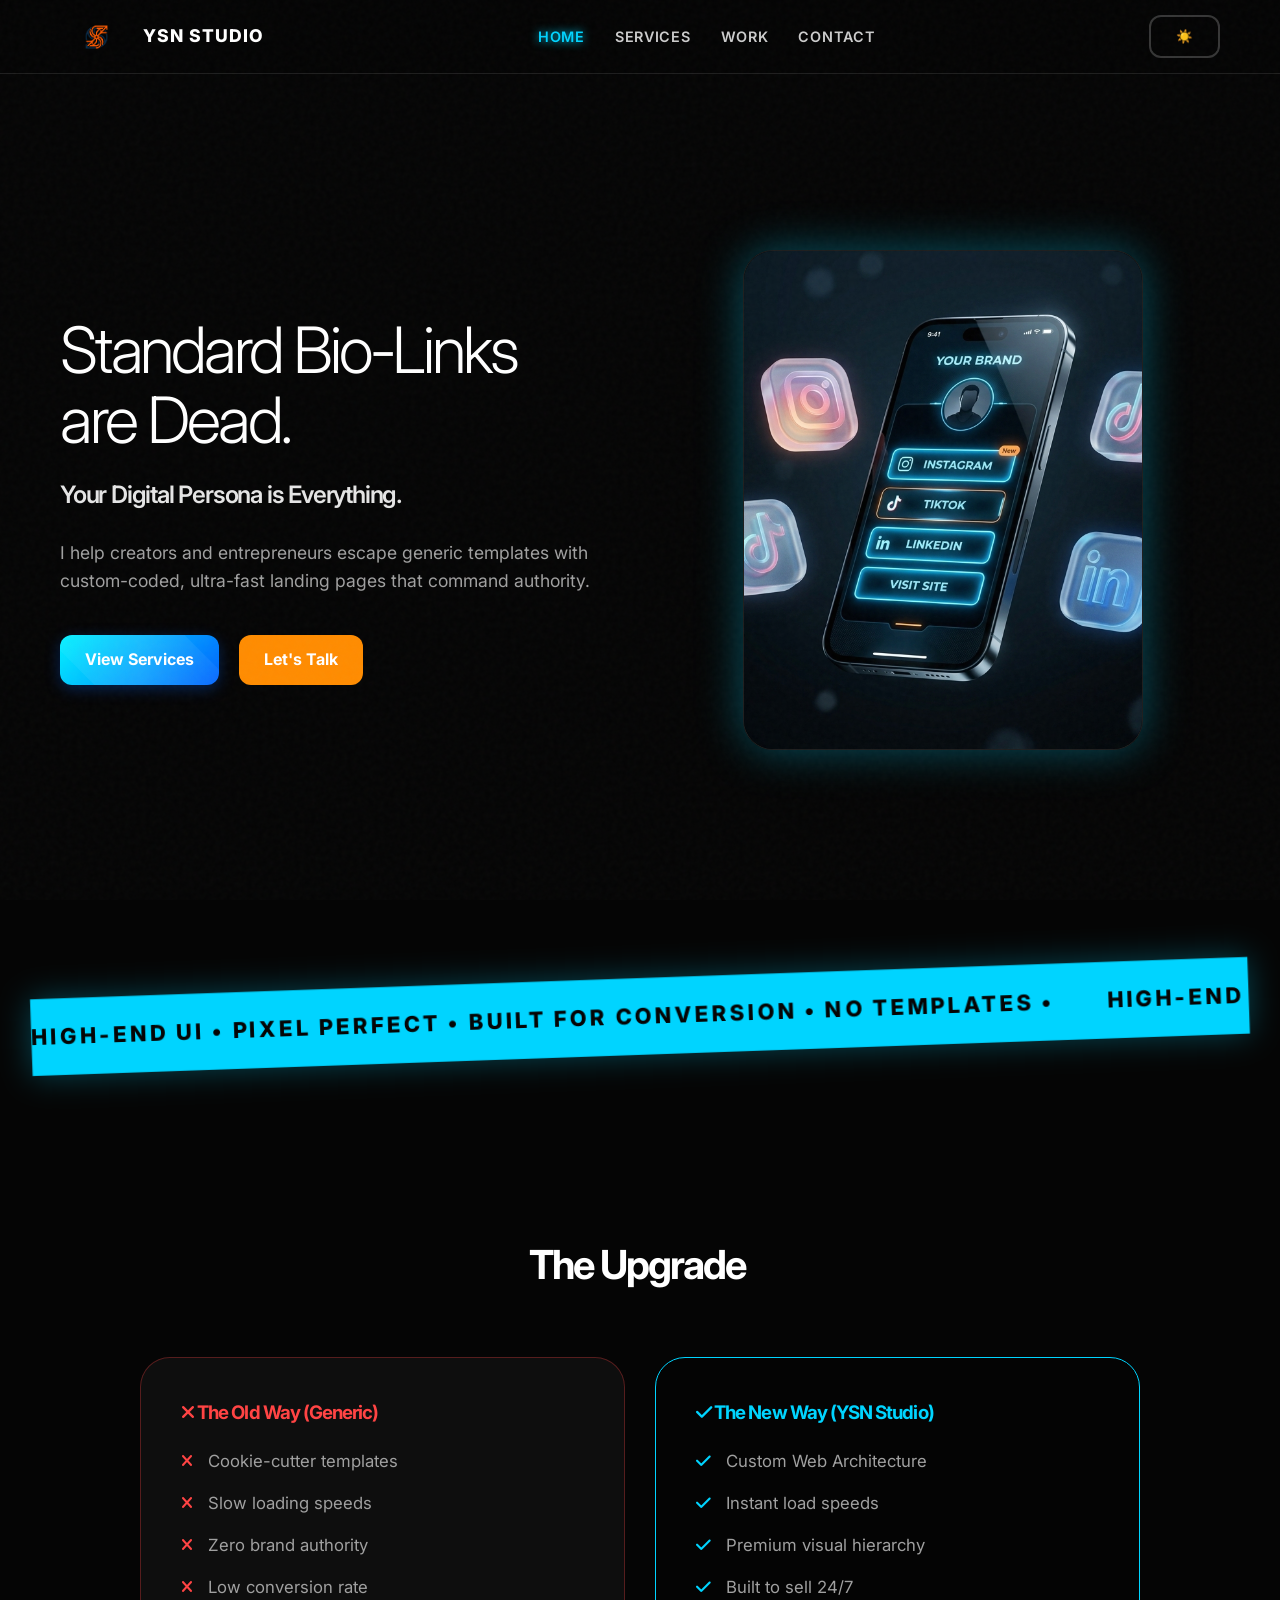
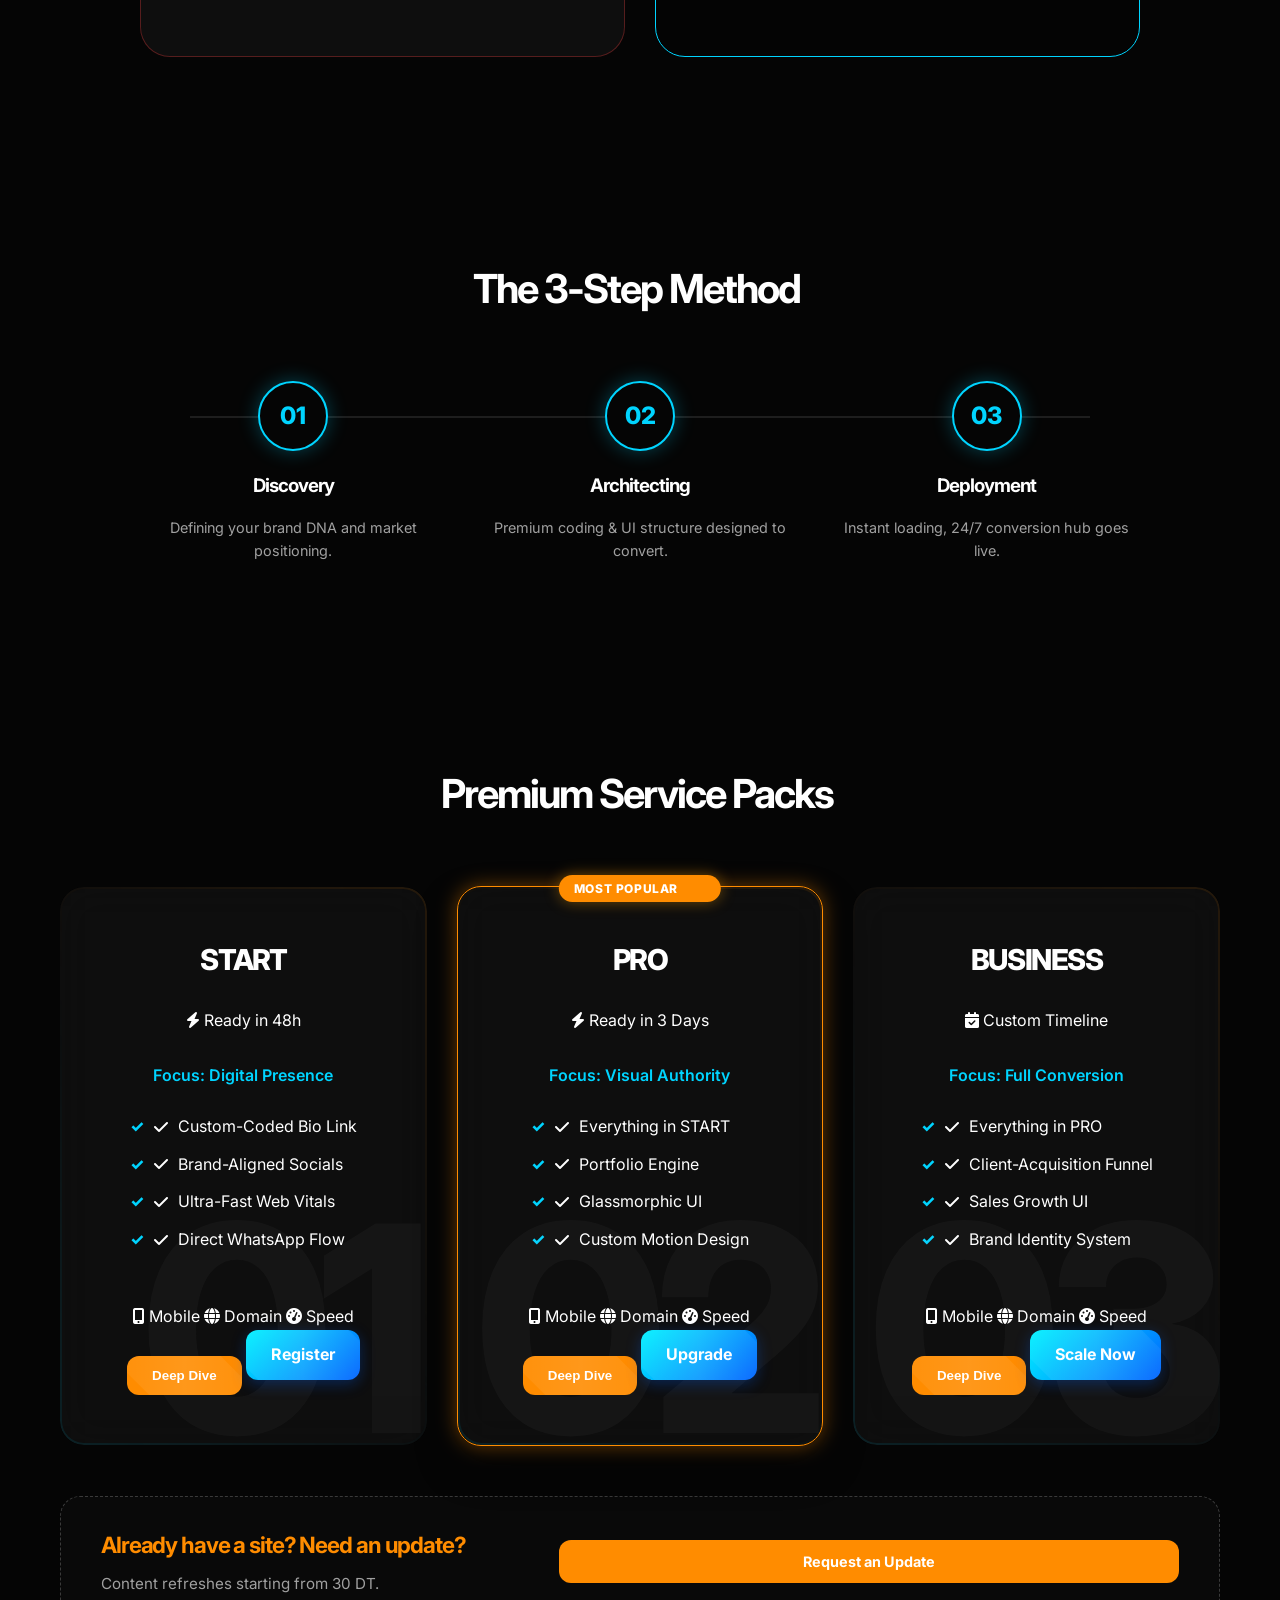
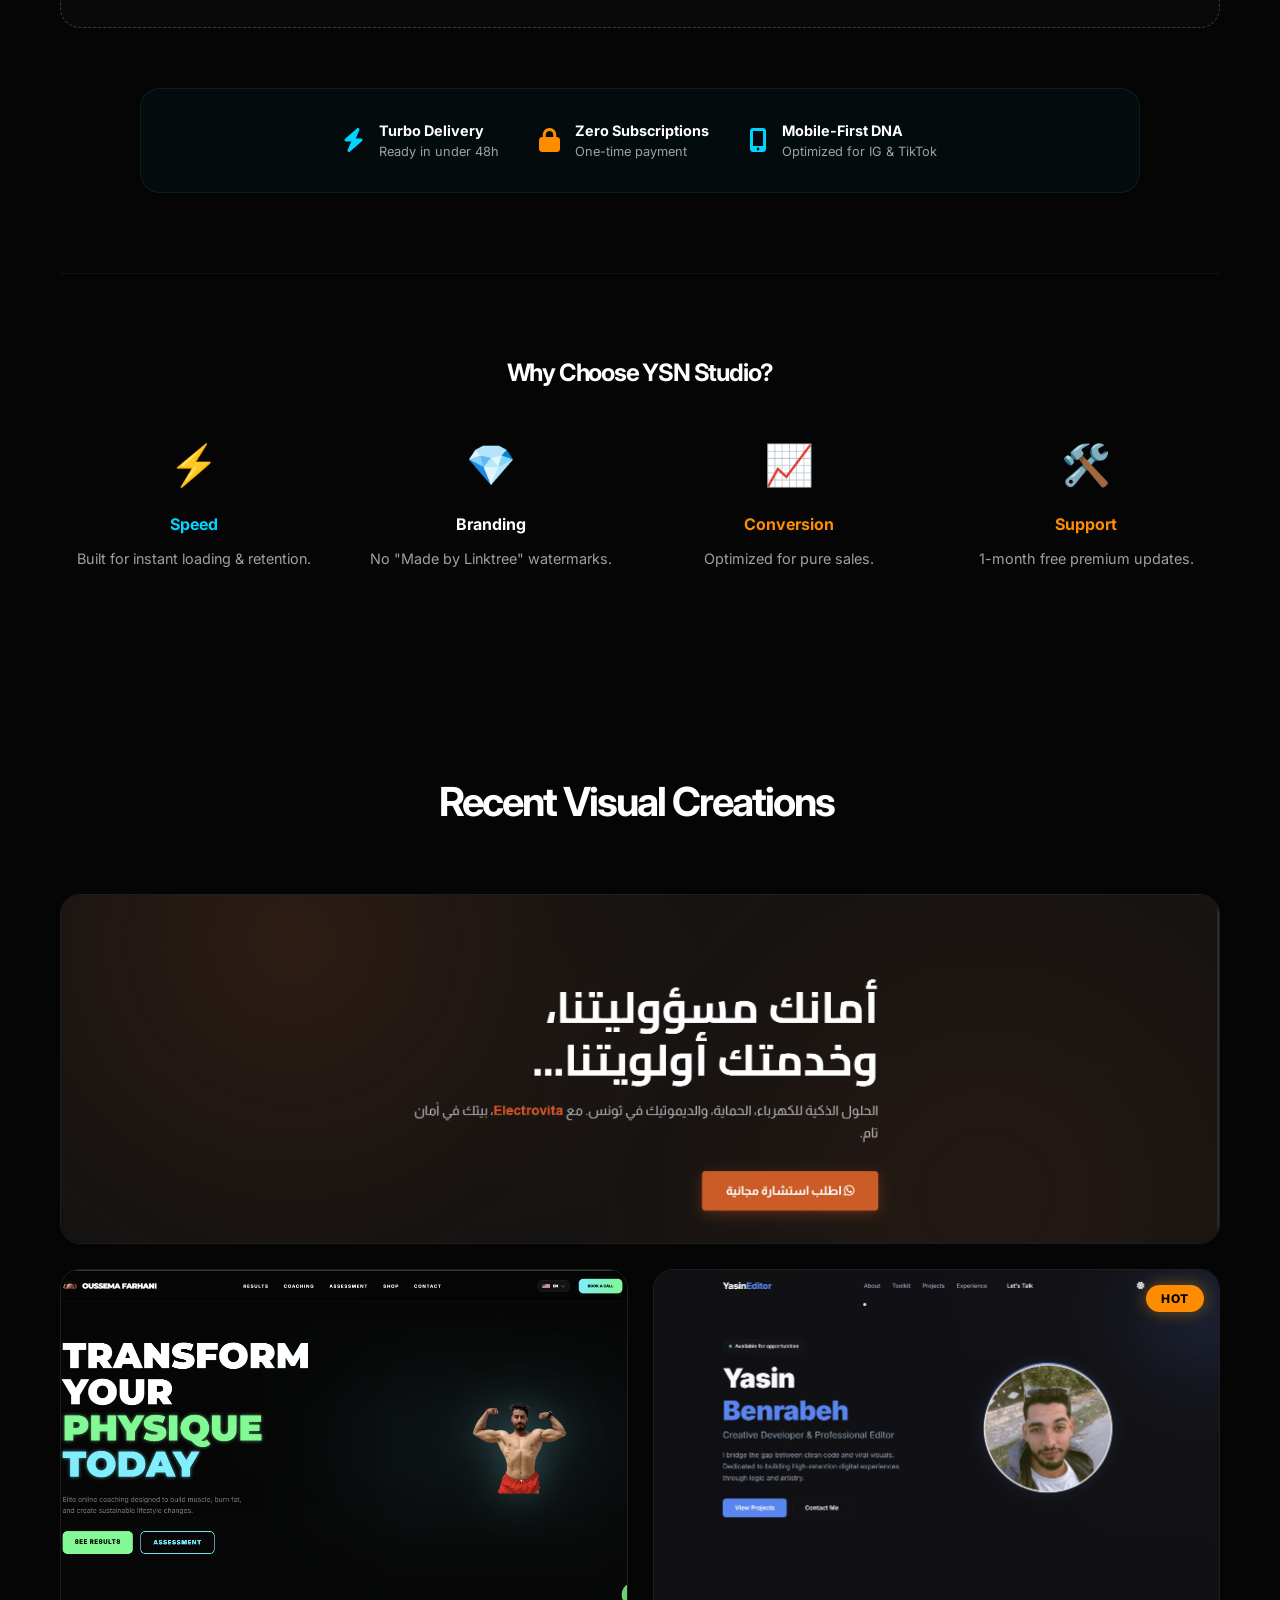
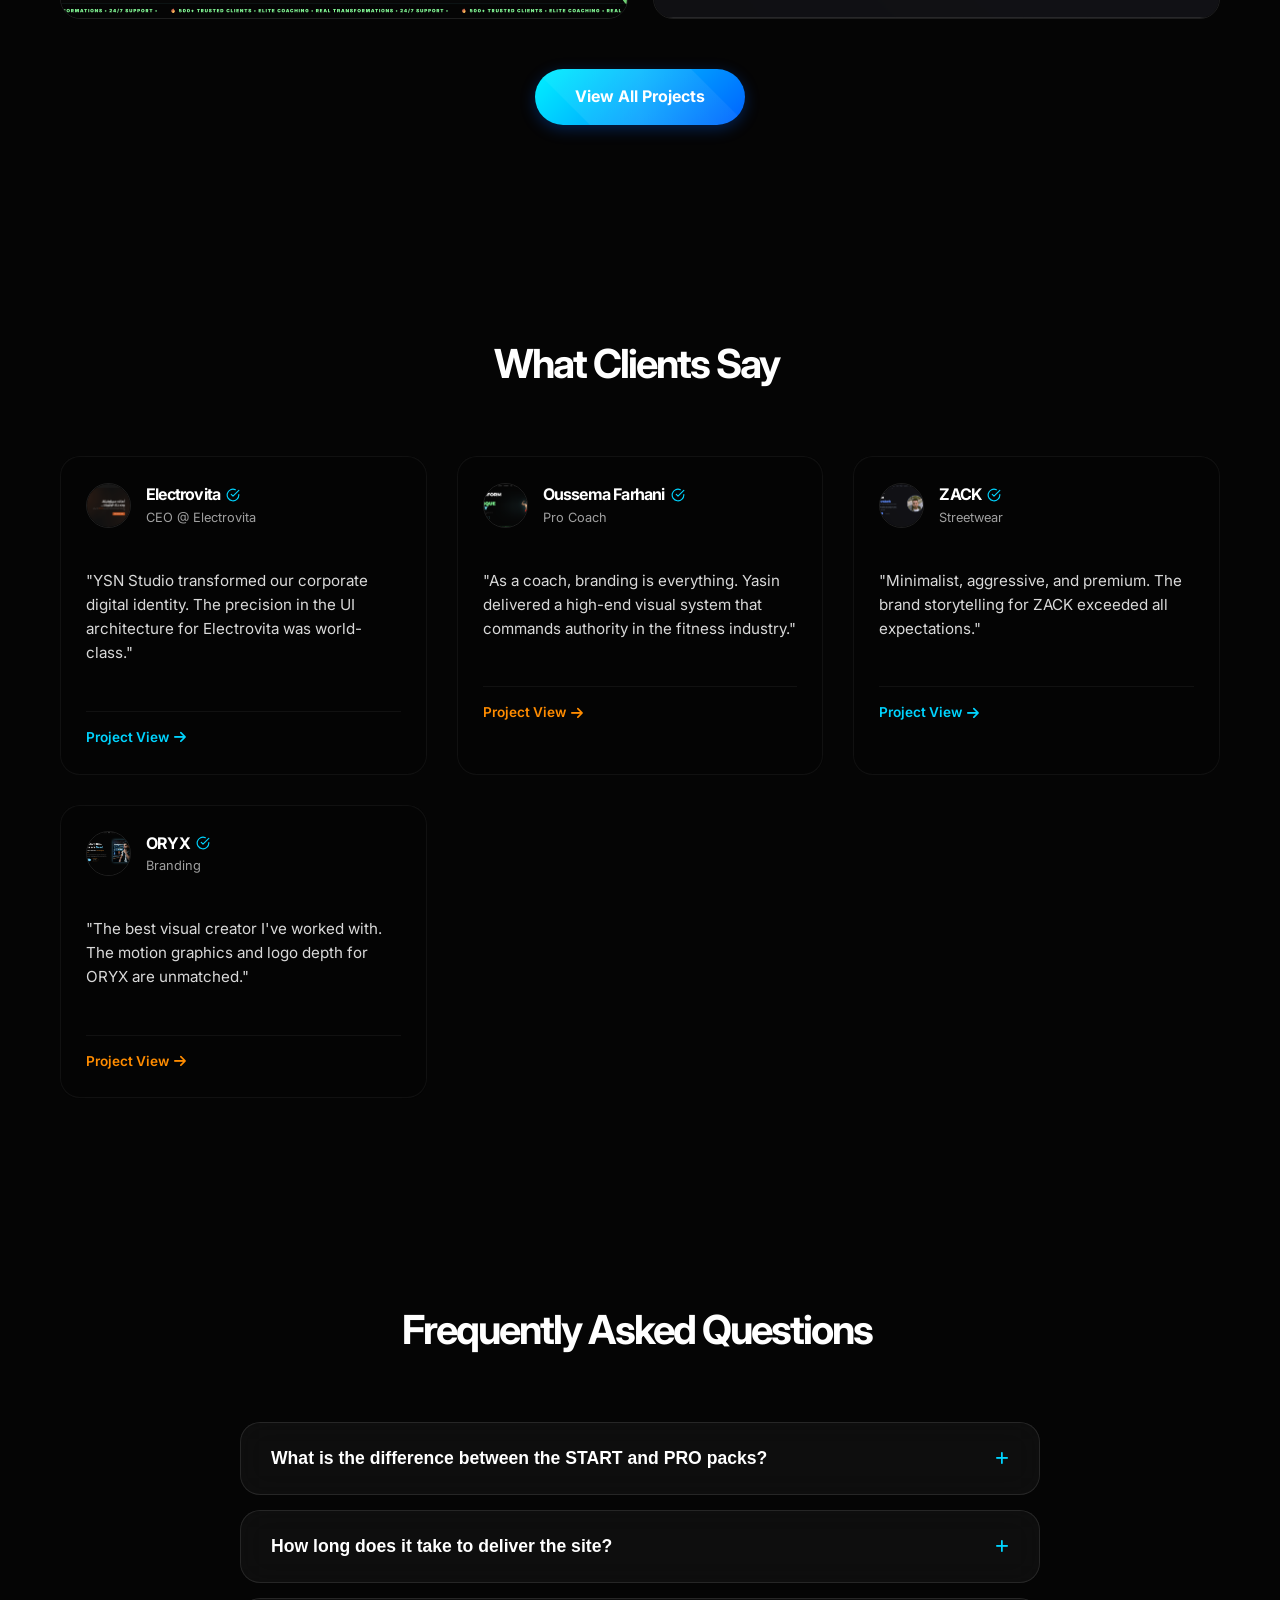
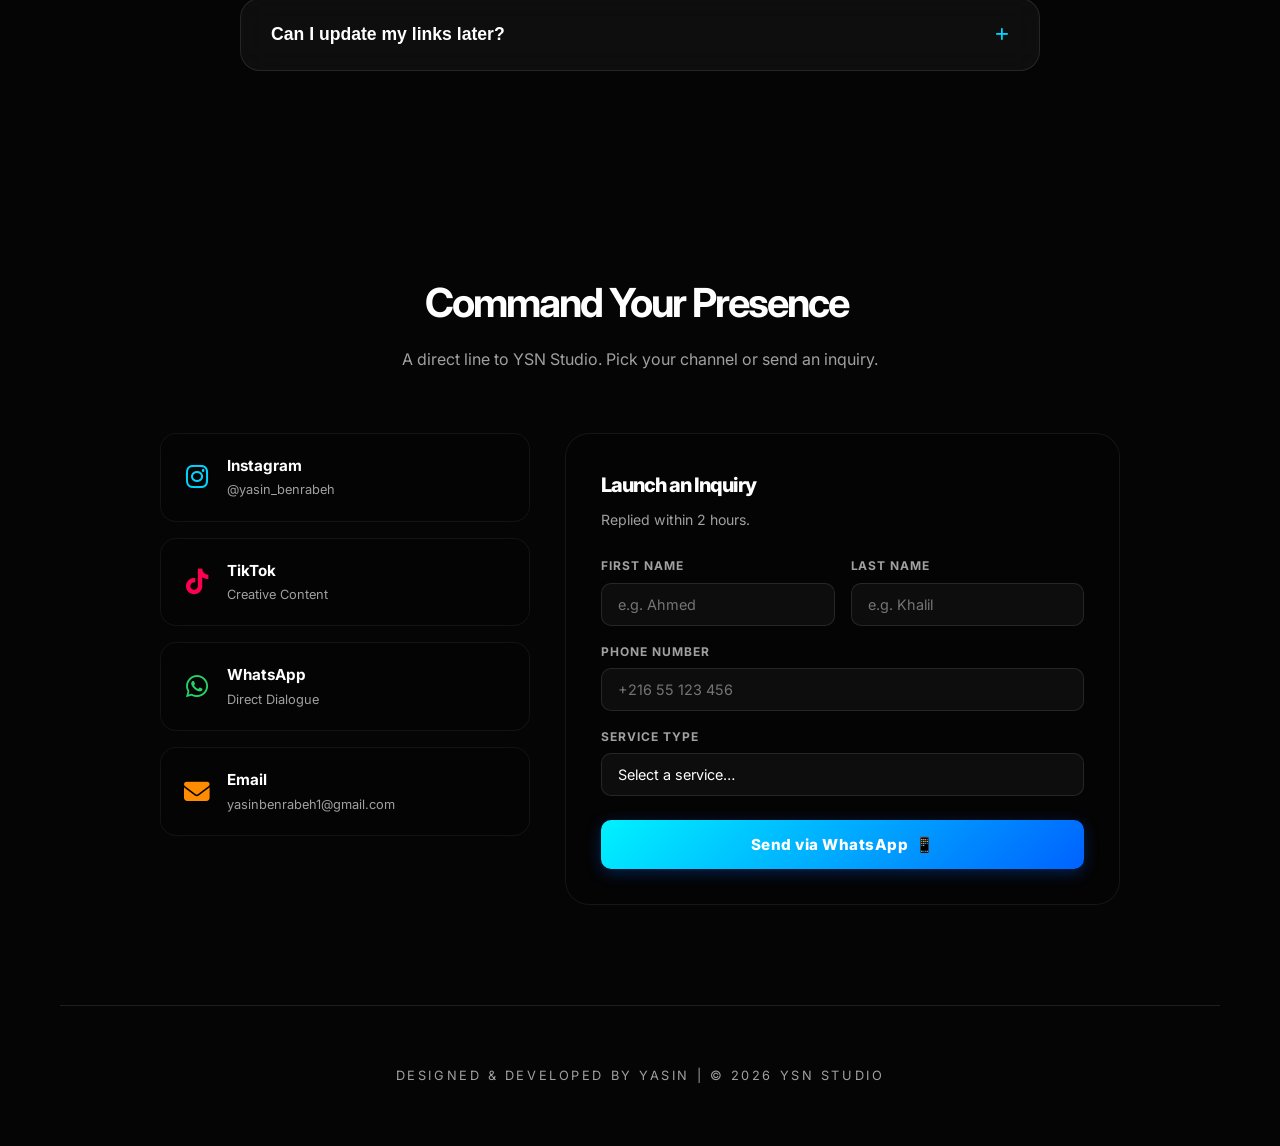
==== commit b43fd73a: "Add files via upload" ====
--- a/bio link/index.html
+++ b/bio link/index.html
@@ -179,18 +179,10 @@
                                     <i class="fas fa-bolt"></i> Ready in 48h
                                 </div>
                             </div>
-                            <div class="pricing-stack">
-                                <span class="old-price">120 DT</span>
-                                <div class="new-price-row">
-                                    <span class="new-price">70</span>
-                                    <span class="new-price-unit">DT</span>
-                                    <span class="discount-badge">-40%</span>
-                                </div>
-                            </div>
-                        </div>
-                        
+                        </div>
+
                         <p class="pack-focus">Focus: Digital Presence</p>
-                        
+
                         <ul class="pack-features">
                             <li><i class="fas fa-check"></i> Custom-Coded Bio Link</li>
                             <li><i class="fas fa-check"></i> Brand-Aligned Socials</li>
@@ -206,7 +198,8 @@
 
                         <div class="pack-footer">
                             <button class="btn-secondary deep-dive-btn" data-pack="start">Deep Dive</button>
-                            <a href="https://wa.me/21653282876?text=Hi%20Yasin%2C%20I'm%20interested%20in%20the%20START%20Pack." class="btn-primary">Register</a>
+                            <a href="https://wa.me/21653282876?text=Hi%20Yasin%2C%20I'm%20interested%20in%20the%20START%20Pack."
+                                class="btn-primary">Register</a>
                         </div>
                     </div>
                 </article>
@@ -223,16 +216,8 @@
                                     <i class="fas fa-bolt"></i> Ready in 3 Days
                                 </div>
                             </div>
-                            <div class="pricing-stack">
-                                <span class="old-price">200 DT</span>
-                                <div class="new-price-row">
-                                    <span class="new-price">120</span>
-                                    <span class="new-price-unit">DT</span>
-                                    <span class="discount-badge">-40%</span>
-                                </div>
-                            </div>
-                        </div>
-                        
+                        </div>
+
                         <p class="pack-focus">Focus: Visual Authority</p>
 
                         <ul class="pack-features">
@@ -250,7 +235,8 @@
 
                         <div class="pack-footer">
                             <button class="btn-secondary deep-dive-btn" data-pack="pro">Deep Dive</button>
-                            <a href="https://wa.me/21653282876?text=Hi%20Yasin%2C%20I%20want%20to%20upgrade%20my%20brand%20with%20the%20PRO%20Pack." class="btn-primary">Upgrade</a>
+                            <a href="https://wa.me/21653282876?text=Hi%20Yasin%2C%20I%20want%20to%20upgrade%20my%20brand%20with%20the%20PRO%20Pack."
+                                class="btn-primary">Upgrade</a>
                         </div>
                     </div>
                 </article>
@@ -266,14 +252,6 @@
                                     <i class="fas fa-calendar-check"></i> Custom Timeline
                                 </div>
                             </div>
-                            <div class="pricing-stack">
-                                <span class="old-price">320 DT</span>
-                                <div class="new-price-row">
-                                    <span class="new-price">190</span>
-                                    <span class="new-price-unit">DT</span>
-                                    <span class="discount-badge">-40%</span>
-                                </div>
-                            </div>
                         </div>
 
                         <p class="pack-focus">Focus: Full Conversion</p>
@@ -293,7 +271,8 @@
 
                         <div class="pack-footer">
                             <button class="btn-secondary deep-dive-btn" data-pack="business">Deep Dive</button>
-                            <a href="https://wa.me/21653282876?text=Hi%20Yasin%2C%20I%20need%20the%20full%20BUSINESS%20Pack." class="btn-primary">Scale Now</a>
+                            <a href="https://wa.me/21653282876?text=Hi%20Yasin%2C%20I%20need%20the%20full%20BUSINESS%20Pack."
+                                class="btn-primary">Scale Now</a>
                         </div>
                     </div>
                 </article>
--- a/bio link/style.css
+++ b/bio link/style.css
@@ -443,13 +443,17 @@
     padding: 50px;
     display: flex;
     flex-direction: column;
+    align-items: center;
+    text-align: center;
 }
 
 .pack-header {
     display: flex;
-    justify-content: space-between;
+    flex-direction: column;
     align-items: center;
-    margin-bottom: 20px;
+    text-align: center;
+    margin-bottom: 30px;
+    gap: 12px;
 }
 
 .pack-name {
@@ -457,11 +461,7 @@
     font-weight: 800;
 }
 
-.pack-price {
-    font-size: 1.25rem;
-    font-weight: 700;
-    color: var(--accent-orange);
-}
+
 
 .pack-focus {
     font-weight: 600;
@@ -472,6 +472,8 @@
 .pack-features {
     list-style: none;
     margin-bottom: 40px;
+    text-align: left;
+    display: inline-block;
 }
 
 .pack-features li {
@@ -1400,8 +1402,8 @@
 }
 
 /* Primary Cyan-Blue Gradient Buttons */
-.btn-primary, 
-.launch-btn, 
+.btn-primary,
+.launch-btn,
 #index-launch-btn,
 .pack-btn.btn-featured {
     background: linear-gradient(135deg, #00f2ff, #0062ff) !important;
@@ -1412,18 +1414,21 @@
 }
 
 /* Secondary Orange UI and Badges */
-.btn-secondary, 
+.btn-secondary,
 .deep-dive-btn,
 .popular-badge,
 .discount-badge {
     color: #fff !important;
     background: var(--accent-orange) !important;
     border: none !important;
-    animation: none !important; /* Keep Orange static */
-}
-
-.btn-secondary:hover, .deep-dive-btn:hover {
-    background: #e64500 !important; /* Slightly darker orange on hover */
+    animation: none !important;
+    /* Keep Orange static */
+}
+
+.btn-secondary:hover,
+.deep-dive-btn:hover {
+    background: #e64500 !important;
+    /* Slightly darker orange on hover */
     transform: translateY(-3px);
 }
 
@@ -1439,8 +1444,15 @@
 }
 
 @keyframes blue-glow-pulse {
-    0%, 100% { box-shadow: 0 4px 15px rgba(0, 212, 255, 0.3); }
-    50% { box-shadow: 0 4px 25px rgba(0, 212, 255, 0.5); }
+
+    0%,
+    100% {
+        box-shadow: 0 4px 15px rgba(0, 212, 255, 0.3);
+    }
+
+    50% {
+        box-shadow: 0 4px 25px rgba(0, 212, 255, 0.5);
+    }
 }
 
 /* New Pricing UI Stack */
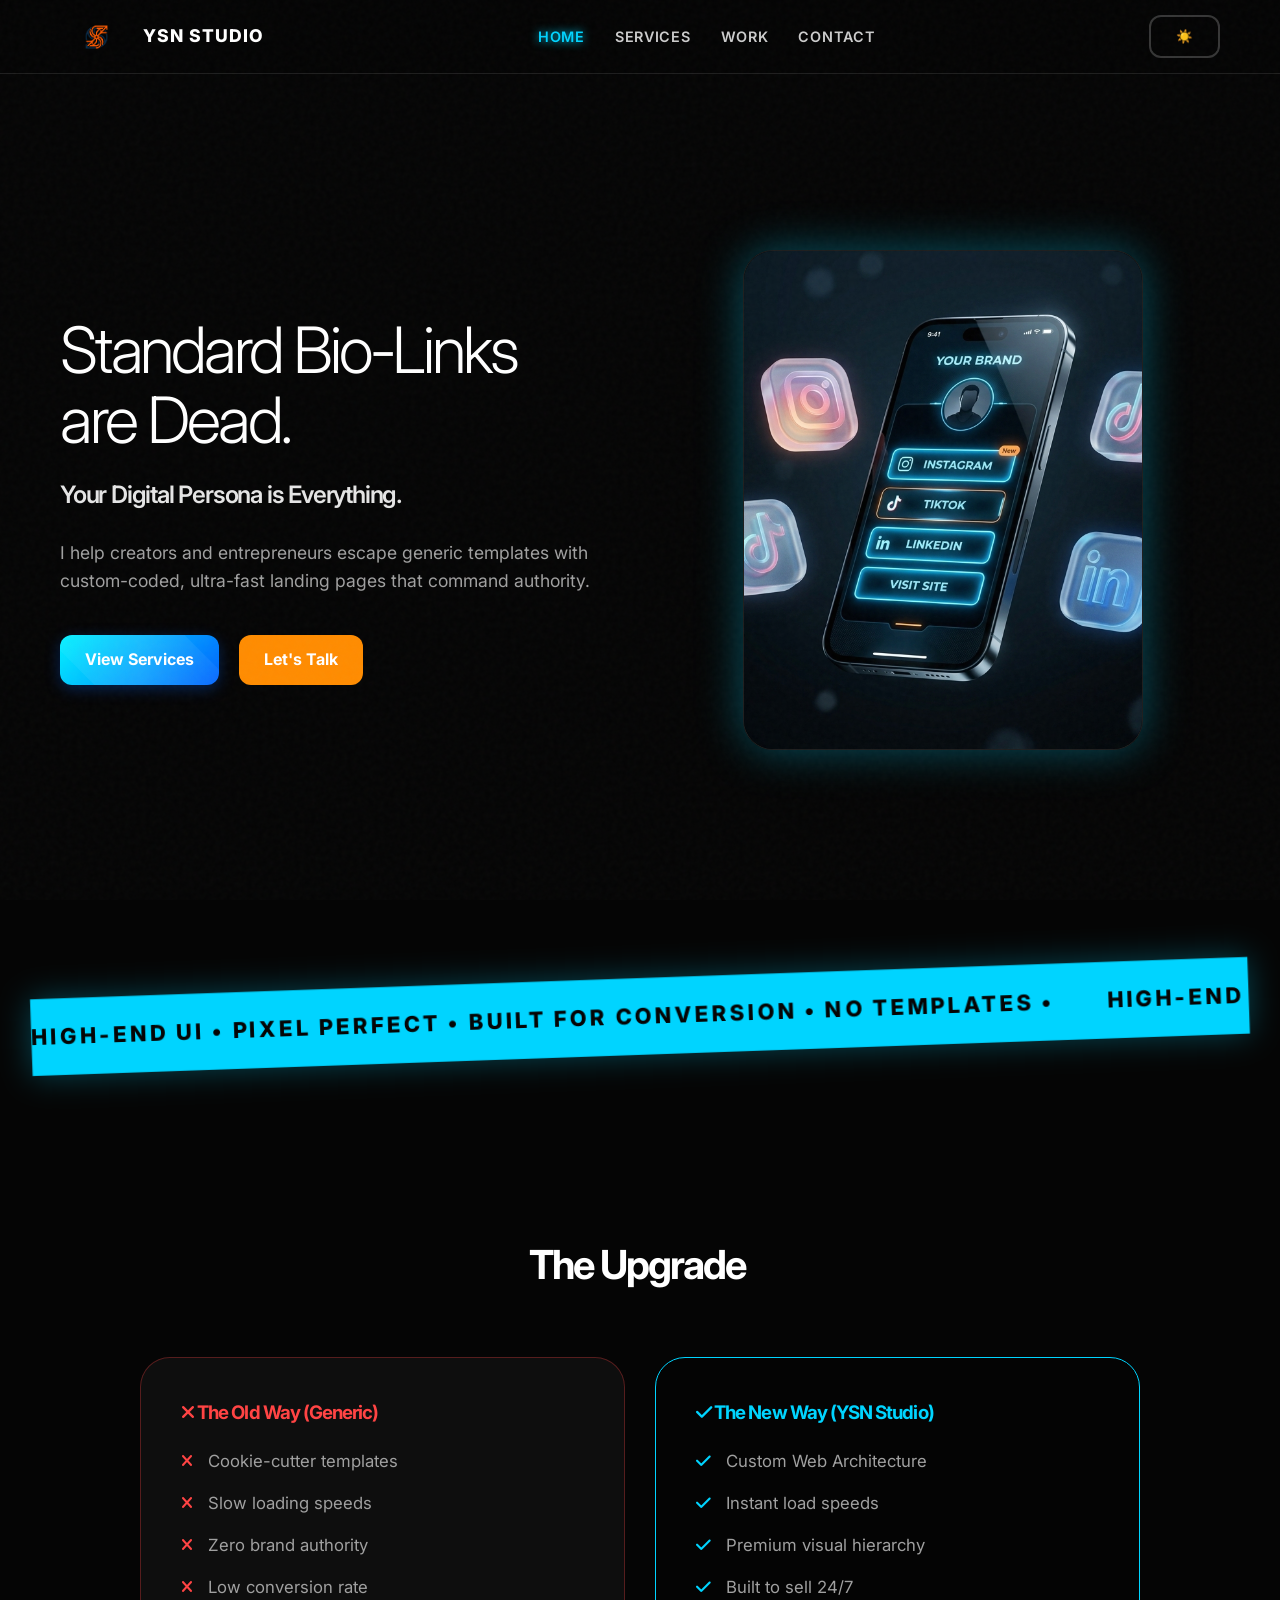
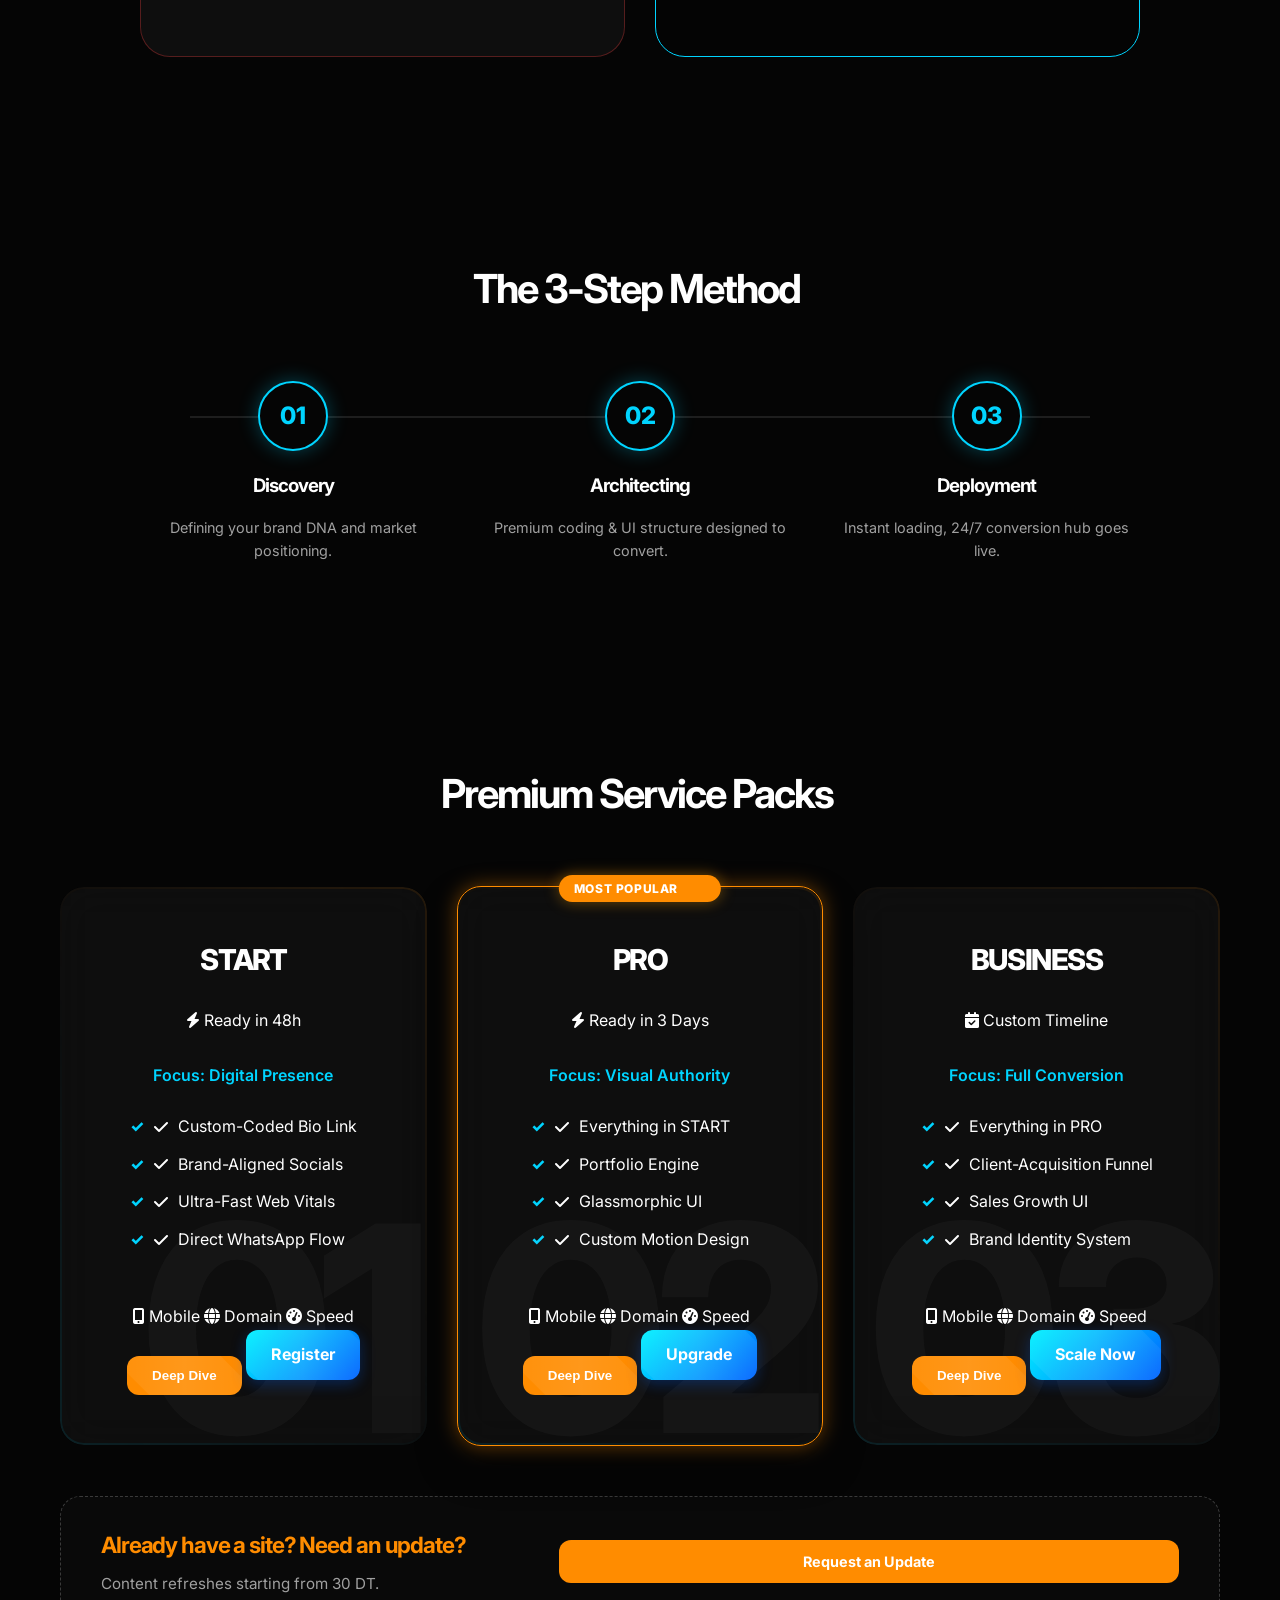
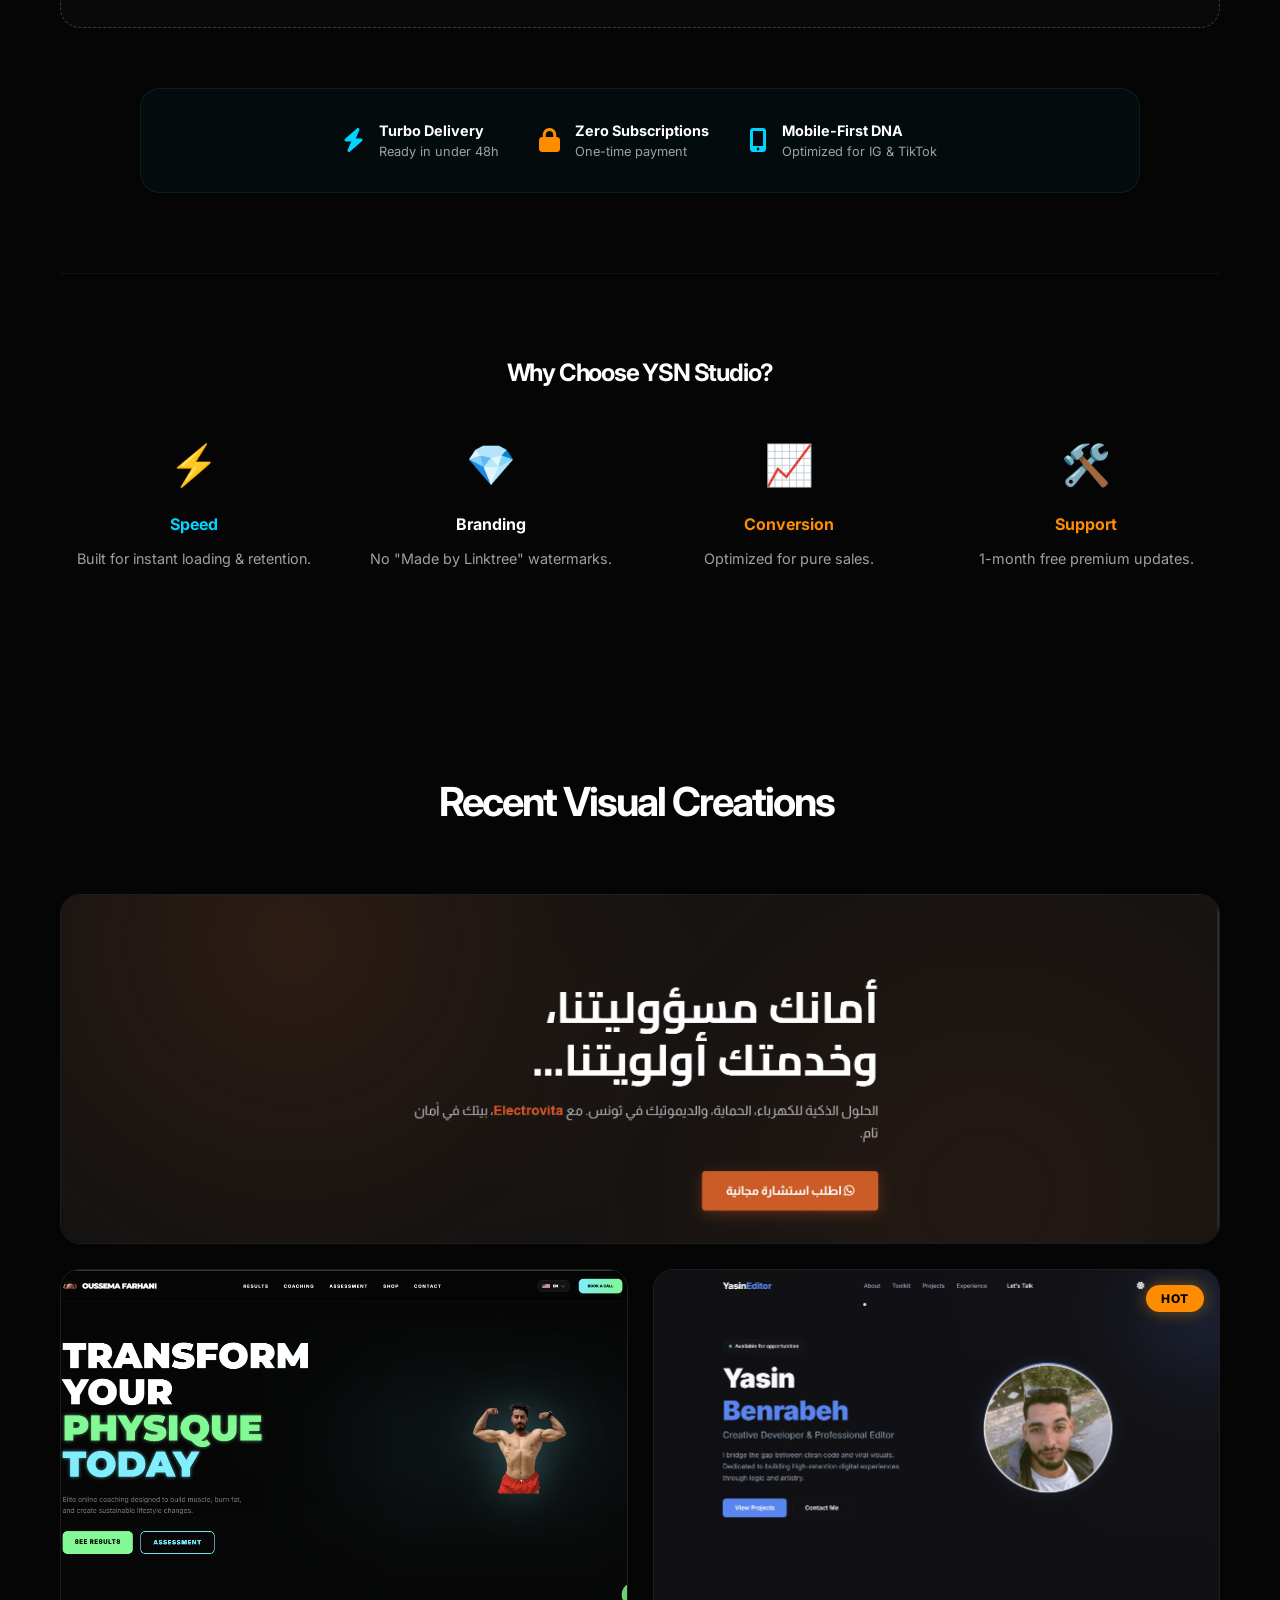
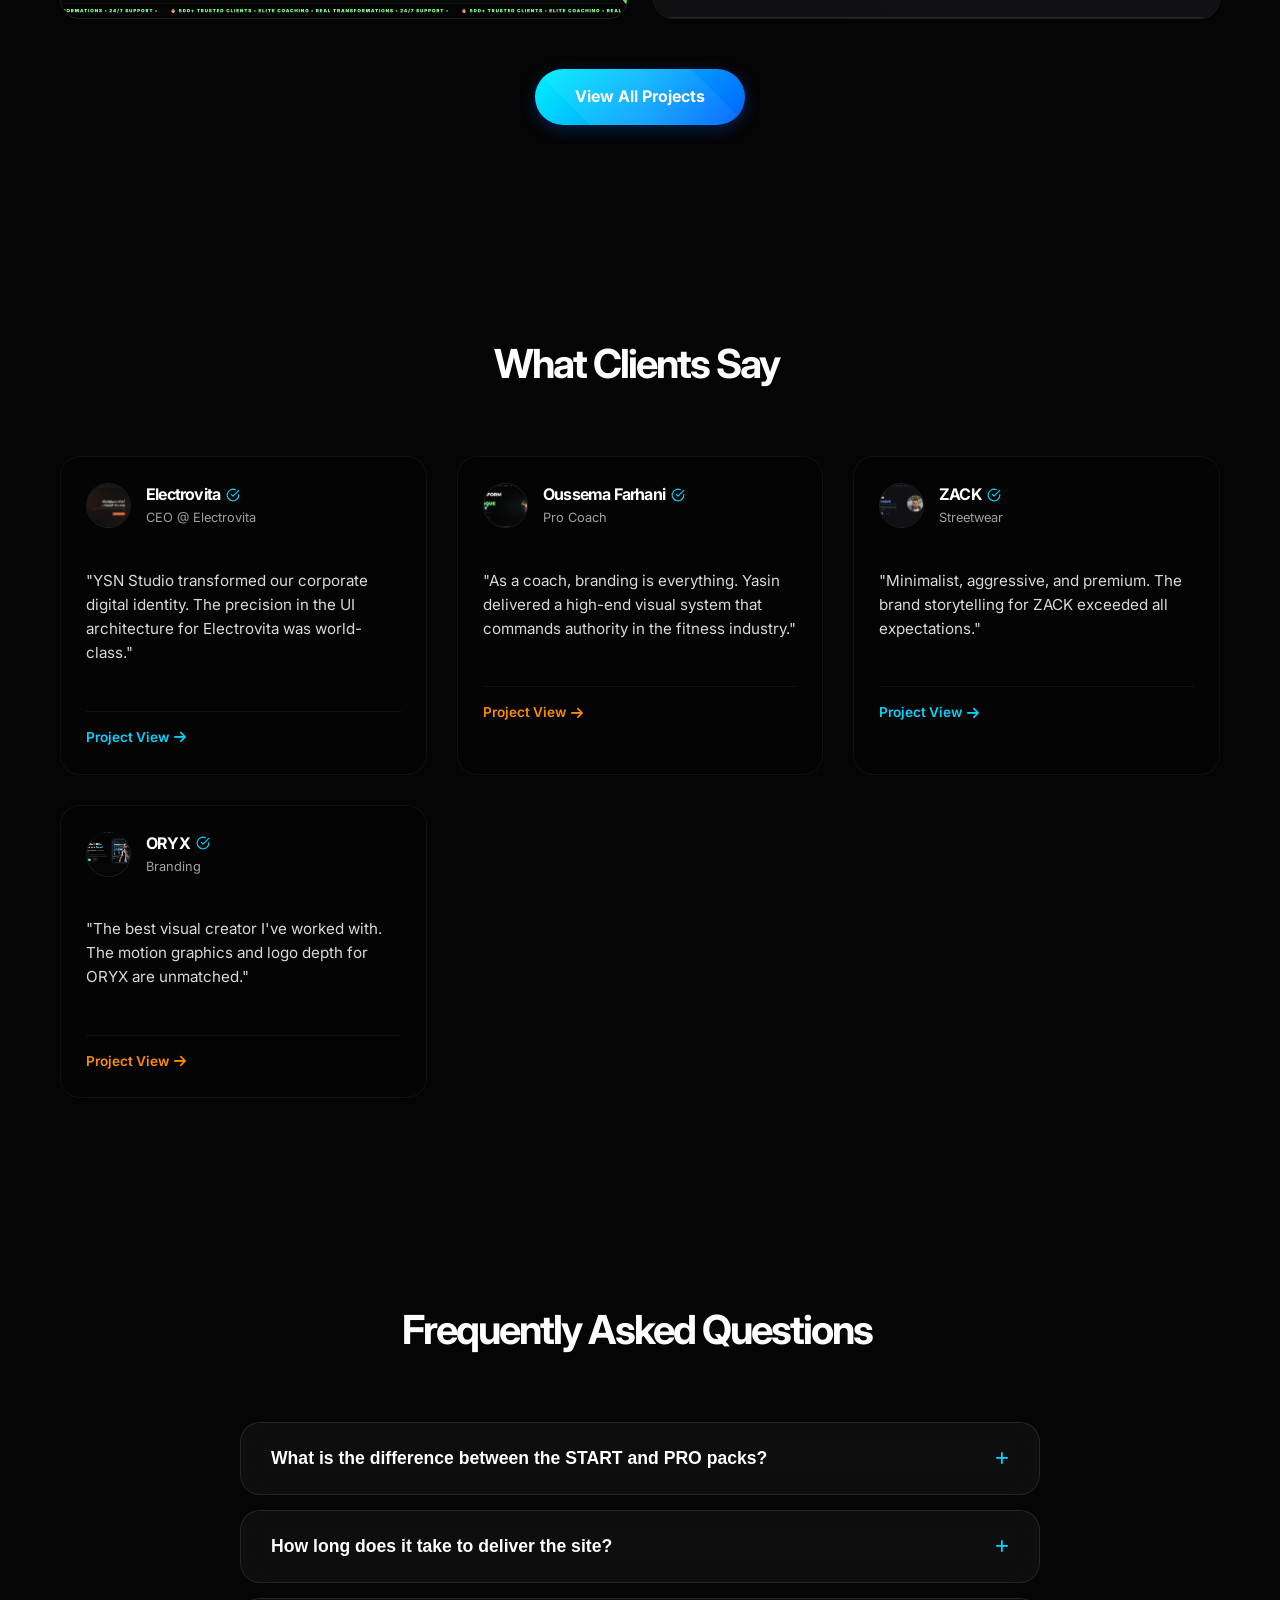
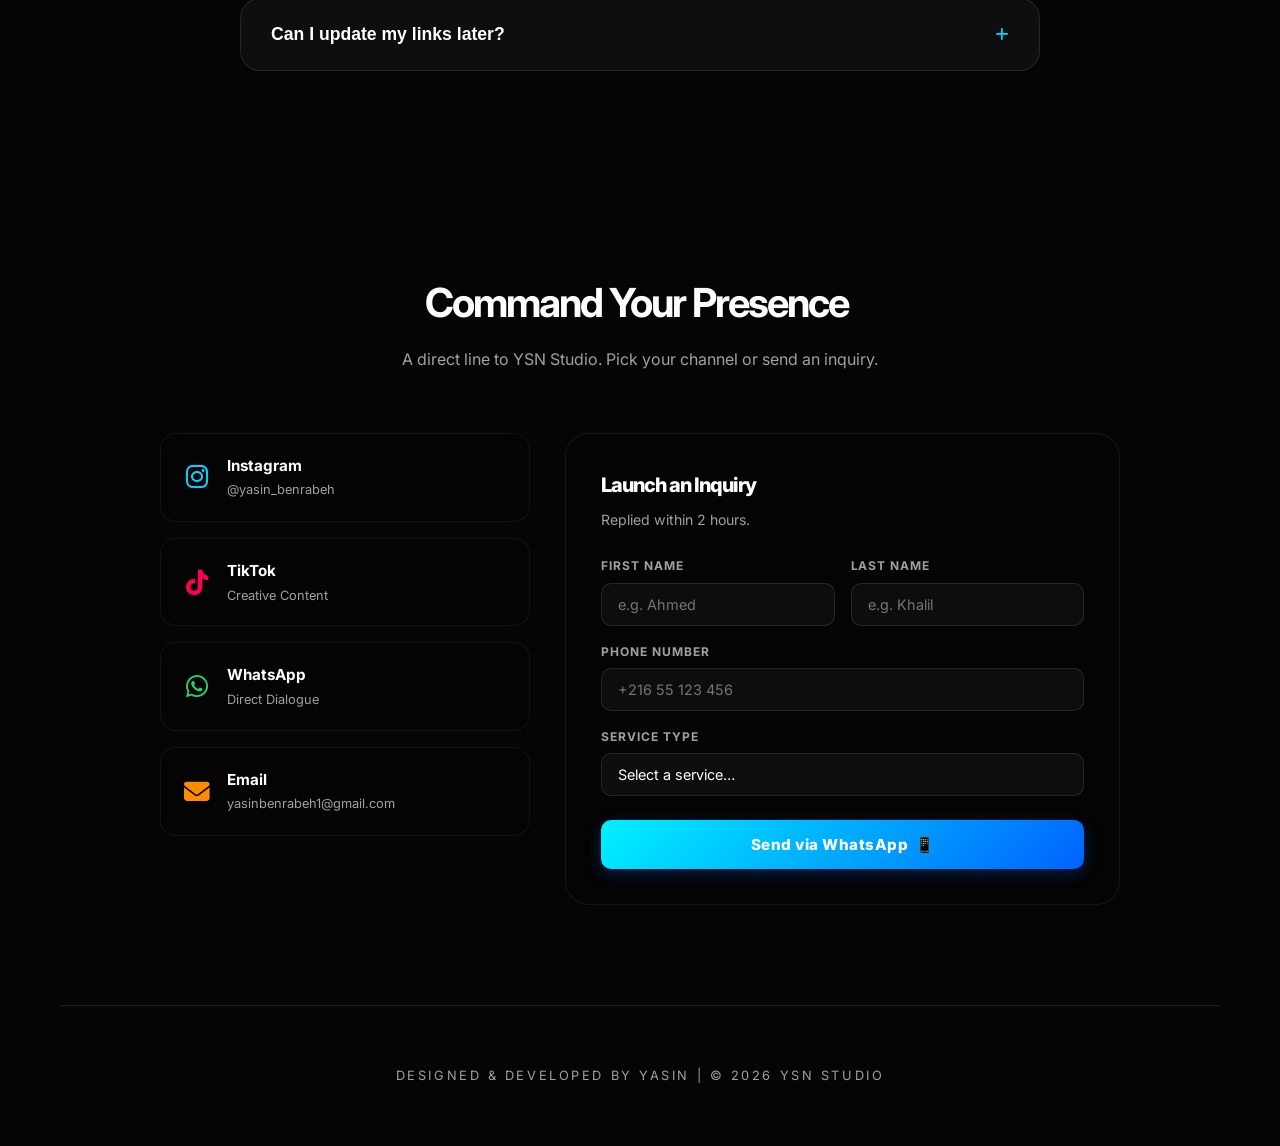
==== commit 42a33054: "Add files via upload" ====
--- a/bio link/index.html
+++ b/bio link/index.html
@@ -374,7 +374,8 @@
                     <div class="work-overlay" style="justify-content: flex-end; padding: 25px;">
                         <h3 style="text-align: left; font-size: 1.15rem; margin-bottom: 15px;">Oussema Farhani |
                             Coaching Brand</h3>
-                        <a href="work.html" class="view-project-btn" style="align-self: flex-start;">View Project</a>
+                        <a href="https://coaching-services.netlify.app/" class="view-project-btn"
+                            style="align-self: flex-start;">View Project</a>
                     </div>
                 </div>
                 <!-- Project 3 -->
